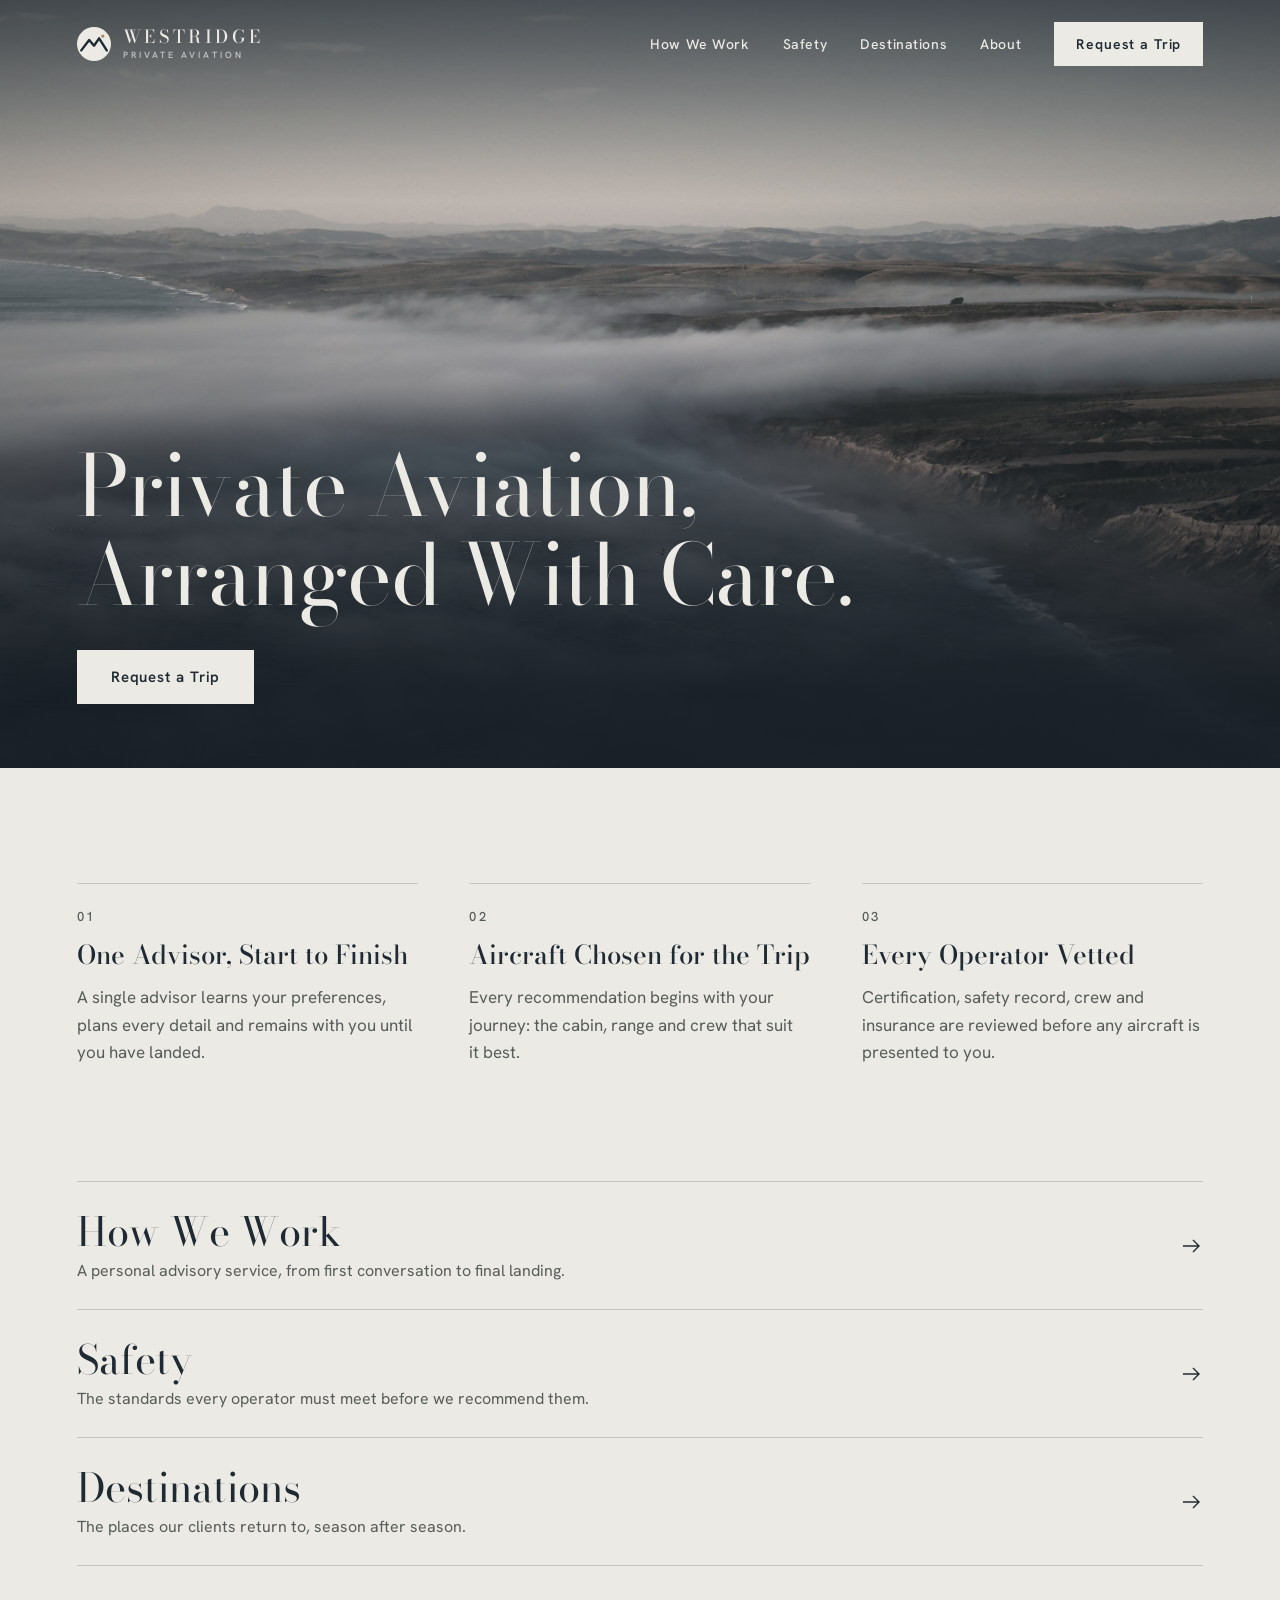
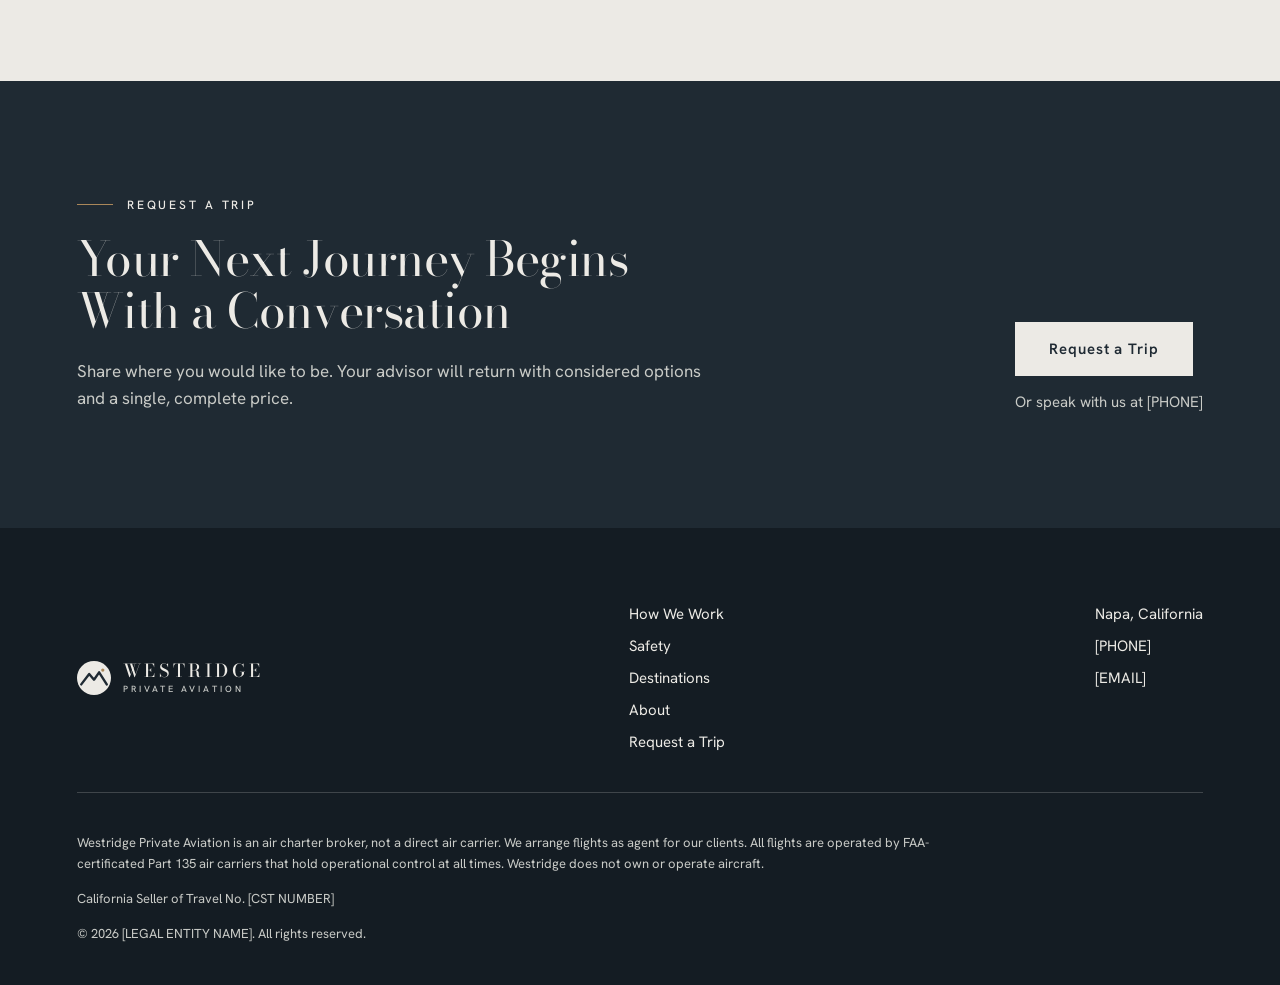
==== index.html @ 86a71ae0 "More edits" ====
<!doctype html>
<html lang="en">
<head>
<meta charset="utf-8">
<meta name="viewport" content="width=device-width, initial-scale=1">
<title>Westridge Private Aviation | Private Jet Charter, Napa</title>
<meta name="description" content="Private aviation, arranged with care. Charter flights on vetted Part 135 operators, arranged from Napa, California.">
<link rel="icon" href="assets/favicon.svg" type="image/svg+xml">
<link rel="preconnect" href="https://fonts.googleapis.com">
<link rel="preconnect" href="https://fonts.gstatic.com" crossorigin>
<link rel="stylesheet" href="https://fonts.googleapis.com/css2?family=Bodoni+Moda:ital,opsz,wght@0,6..96,400..700;1,6..96,400..700&amp;family=Hanken+Grotesk:wght@400;500;600&amp;display=swap">
<link rel="stylesheet" href="assets/site.css">
</head>
<body>
<div style="container-type: inline-size; container-name: page; background: #ECEAE5; color: #1F2A33; font-family: 'Hanken Grotesk', 'Helvetica Neue', Arial, sans-serif; position: relative"><header style="position: absolute; top: 0; left: 0; right: 0; z-index: 2; font-family: 'Hanken Grotesk', 'Helvetica Neue', Arial, sans-serif">
<div style="display: flex; align-items: center; justify-content: space-between; gap: 24px; padding: 22px clamp(24px, 6cqw, 96px)">
<a href="index.html" aria-label="Westridge Private Aviation, Home" style="text-decoration: none"><div style="display: flex; align-items: center; gap: 12px"><svg viewBox="0 0 24 24" width="34" height="34" role="img" aria-label="Westridge mark" style="display: block; flex: none"><circle cx="12" cy="12" r="12" fill="#ECEAE5"></circle><path d="M3 16.5 L8.6 9.2 L12 13.2 L15.6 8 L21 16.5" fill="none" stroke="#1F2A33" stroke-width="1.7" stroke-linejoin="round" stroke-linecap="round"></path><circle cx="18.2" cy="6.4" r="1.15" fill="#A9875A"></circle></svg><div style="display: flex; flex-direction: column; align-items: flex-start; gap: 5px"><div style="font-family: 'Bodoni Moda', Didot, 'Times New Roman', serif; font-weight: 500; font-size: 18px; line-height: 1; letter-spacing: 0.2em; margin-right: -0.2em; color: #ECEAE5">WESTRIDGE</div><div style="font-family: 'Hanken Grotesk', 'Helvetica Neue', Arial, sans-serif; font-weight: 500; font-size: 9px; line-height: 1; letter-spacing: 0.34em; margin-right: -0.34em; text-transform: uppercase; color: #C9CBC7">Private Aviation</div></div></div></a>
<nav class="w-nav" aria-label="Primary" style="align-items: center; gap: clamp(20px, 2.6cqw, 40px)"><a href="how-we-work.html" style="font-size: 14px; font-weight: 500; letter-spacing: 0.04em; color: #ECEAE5; text-decoration: none; padding: 6px 0; border-bottom: 1px solid transparent">How We Work</a><a href="safety.html" style="font-size: 14px; font-weight: 500; letter-spacing: 0.04em; color: #ECEAE5; text-decoration: none; padding: 6px 0; border-bottom: 1px solid transparent">Safety</a><a href="destinations.html" style="font-size: 14px; font-weight: 500; letter-spacing: 0.04em; color: #ECEAE5; text-decoration: none; padding: 6px 0; border-bottom: 1px solid transparent">Destinations</a><a href="about.html" style="font-size: 14px; font-weight: 500; letter-spacing: 0.04em; color: #ECEAE5; text-decoration: none; padding: 6px 0; border-bottom: 1px solid transparent">About</a><a href="request-a-trip.html" style="display: inline-flex; align-items: center; min-height: 44px; padding: 0 22px; background: #ECEAE5; color: #1F2A33; font-size: 14px; font-weight: 600; letter-spacing: 0.06em; text-decoration: none">Request a Trip</a></nav>
<button class="w-menu" type="button" aria-label="Menu" aria-expanded="false" aria-controls="menu" onclick="var m=document.getElementById('menu');m.hidden=!m.hidden;this.setAttribute('aria-expanded',String(!m.hidden))" style="width: 44px; height: 44px; padding: 0; border: 0; background: transparent; align-items: center; justify-content: center; cursor: pointer"><svg viewBox="0 0 24 24" width="24" height="24" aria-hidden="true"><path d="M3 8h18M3 16h18" stroke="#ECEAE5" stroke-width="1.5" fill="none"></path></svg></button>
</div>
<div id="menu" hidden>
<nav class="w-panel" aria-label="Menu" style="flex-direction: column; background: #1F2A33; padding: 8px clamp(24px, 6cqw, 96px) 28px"><a href="how-we-work.html" style="font-family: 'Bodoni Moda', Didot, 'Times New Roman', serif; font-size: 26px; color: #ECEAE5; text-decoration: none; padding: 12px 0; border-top: 1px solid rgba(236,234,229,0.2)">How We Work</a><a href="safety.html" style="font-family: 'Bodoni Moda', Didot, 'Times New Roman', serif; font-size: 26px; color: #ECEAE5; text-decoration: none; padding: 12px 0; border-top: 1px solid rgba(236,234,229,0.2)">Safety</a><a href="destinations.html" style="font-family: 'Bodoni Moda', Didot, 'Times New Roman', serif; font-size: 26px; color: #ECEAE5; text-decoration: none; padding: 12px 0; border-top: 1px solid rgba(236,234,229,0.2)">Destinations</a><a href="about.html" style="font-family: 'Bodoni Moda', Didot, 'Times New Roman', serif; font-size: 26px; color: #ECEAE5; text-decoration: none; padding: 12px 0; border-top: 1px solid rgba(236,234,229,0.2)">About</a><div style="padding-top: 20px; border-top: 1px solid rgba(236,234,229,0.2)"><a href="request-a-trip.html" style="display: inline-flex; align-items: center; justify-content: center; box-sizing: border-box; min-height: 54px; padding: 0 34px; background: #ECEAE5; color: #1F2A33; font-family: 'Hanken Grotesk', 'Helvetica Neue', Arial, sans-serif; font-size: 15px; font-weight: 600; letter-spacing: 0.06em; text-decoration: none; width: 100%">Request a Trip</a></div></nav>
</div>
</header>
<section style="position: relative; min-height: clamp(600px, 60cqw, 860px); display: flex; flex-direction: column; justify-content: flex-end; background: #141C23; overflow: hidden">
<img src="assets/img/a-ridge.jpg" alt="Fog moving over the Northern California coast at dusk, seen from the air" style="position: absolute; left: 0; top: 0; width: 100%; height: 100%; object-fit: cover; object-position: 58% 40%">
<div style="position: absolute; left: 0; top: 0; width: 100%; height: 100%; background: linear-gradient(180deg, rgba(20,28,35,0.62) 0%, rgba(20,28,35,0.06) 26%, rgba(20,28,35,0.12) 42%, rgba(20,28,35,0.9) 90%)"></div>
<div style="position: relative; padding: 140px clamp(24px, 6cqw, 96px) clamp(40px, 5cqw, 72px)"><div style="max-width: 1200px; margin: 0 auto; display: flex; flex-direction: column; align-items: flex-start; gap: clamp(22px, 2.4cqw, 32px)">
<h1 style="margin: 0; font-family: 'Bodoni Moda', Didot, 'Times New Roman', serif; font-weight: 400; font-size: clamp(38px, 6.6cqw, 96px); line-height: 1.05; letter-spacing: -0.012em; color: #ECEAE5; text-wrap: balance">Private Aviation, Arranged With Care.</h1>
<a href="request-a-trip.html" style="display: inline-flex; align-items: center; justify-content: center; box-sizing: border-box; min-height: 54px; padding: 0 34px; background: #ECEAE5; color: #1F2A33; font-family: 'Hanken Grotesk', 'Helvetica Neue', Arial, sans-serif; font-size: 15px; font-weight: 600; letter-spacing: 0.06em; text-decoration: none; ">Request a Trip</a>
</div></div>
</section>
<section style="background: #ECEAE5; padding: clamp(64px, 9cqw, 128px) clamp(24px, 6cqw, 96px) clamp(64px, 9cqw, 128px)"><div style="max-width: 1200px; margin: 0 auto; display: flex; flex-direction: column; gap: clamp(36px, 5cqw, 64px)"><div style="display: grid; grid-template-columns: repeat(auto-fit, minmax(min(250px, 100%), 1fr)); gap: clamp(32px, 4cqw, 56px)"><div style="display: flex; flex-direction: column; gap: 14px; padding-top: 24px; border-top: 1px solid rgba(31,42,51,0.18)"><div style="font-size: 13px; font-weight: 500; letter-spacing: 0.18em; color: #565C58">01</div><h3 style="margin: 0; font-family: 'Bodoni Moda', Didot, 'Times New Roman', serif; font-weight: 500; font-size: 26px; line-height: 1.2; color: #1F2A33">One Advisor, Start to Finish</h3><p style="margin: 0; max-width: 460px; font-size: 17px; line-height: 1.6; color: #565C58; text-wrap: pretty">A single advisor learns your preferences, plans every detail and remains with you until you have landed.</p></div><div style="display: flex; flex-direction: column; gap: 14px; padding-top: 24px; border-top: 1px solid rgba(31,42,51,0.18)"><div style="font-size: 13px; font-weight: 500; letter-spacing: 0.18em; color: #565C58">02</div><h3 style="margin: 0; font-family: 'Bodoni Moda', Didot, 'Times New Roman', serif; font-weight: 500; font-size: 26px; line-height: 1.2; color: #1F2A33">Aircraft Chosen for the Trip</h3><p style="margin: 0; max-width: 460px; font-size: 17px; line-height: 1.6; color: #565C58; text-wrap: pretty">Every recommendation begins with your journey: the cabin, range and crew that suit it best.</p></div><div style="display: flex; flex-direction: column; gap: 14px; padding-top: 24px; border-top: 1px solid rgba(31,42,51,0.18)"><div style="font-size: 13px; font-weight: 500; letter-spacing: 0.18em; color: #565C58">03</div><h3 style="margin: 0; font-family: 'Bodoni Moda', Didot, 'Times New Roman', serif; font-weight: 500; font-size: 26px; line-height: 1.2; color: #1F2A33">Every Operator Vetted</h3><p style="margin: 0; max-width: 460px; font-size: 17px; line-height: 1.6; color: #565C58; text-wrap: pretty">Certification, safety record, crew and insurance are reviewed before any aircraft is presented to you.</p></div></div></div></section>
<section style="background: #ECEAE5; padding: 0px clamp(24px, 6cqw, 96px) clamp(64px, 9cqw, 128px)"><div style="max-width: 1200px; margin: 0 auto; display: flex; flex-direction: column; gap: clamp(36px, 5cqw, 64px)"><div style="display: flex; flex-direction: column"><a href="how-we-work.html" style="display: flex; align-items: center; justify-content: space-between; gap: 24px; padding: 28px 0; border-top: 1px solid rgba(31,42,51,0.18); text-decoration: none"><div style="display: flex; flex-wrap: wrap; align-items: baseline; gap: 6px 32px; min-width: 0"><div style="font-family: 'Bodoni Moda', Didot, 'Times New Roman', serif; font-size: clamp(28px, 3.4cqw, 40px); line-height: 1.1; color: #1F2A33; flex: 0 0 auto; min-width: min(300px, 100%)">How We Work</div><div style="font-size: 16px; color: #565C58">A personal advisory service, from first conversation to final landing.</div></div><svg viewBox="0 0 24 24" width="24" height="24" aria-hidden="true" style="flex: none"><path d="M4 12h16M14 6l6 6-6 6" stroke="#1F2A33" stroke-width="1.4" fill="none"></path></svg></a><a href="safety.html" style="display: flex; align-items: center; justify-content: space-between; gap: 24px; padding: 28px 0; border-top: 1px solid rgba(31,42,51,0.18); text-decoration: none"><div style="display: flex; flex-wrap: wrap; align-items: baseline; gap: 6px 32px; min-width: 0"><div style="font-family: 'Bodoni Moda', Didot, 'Times New Roman', serif; font-size: clamp(28px, 3.4cqw, 40px); line-height: 1.1; color: #1F2A33; flex: 0 0 auto; min-width: min(300px, 100%)">Safety</div><div style="font-size: 16px; color: #565C58">The standards every operator must meet before we recommend them.</div></div><svg viewBox="0 0 24 24" width="24" height="24" aria-hidden="true" style="flex: none"><path d="M4 12h16M14 6l6 6-6 6" stroke="#1F2A33" stroke-width="1.4" fill="none"></path></svg></a><a href="destinations.html" style="display: flex; align-items: center; justify-content: space-between; gap: 24px; padding: 28px 0; border-top: 1px solid rgba(31,42,51,0.18); text-decoration: none"><div style="display: flex; flex-wrap: wrap; align-items: baseline; gap: 6px 32px; min-width: 0"><div style="font-family: 'Bodoni Moda', Didot, 'Times New Roman', serif; font-size: clamp(28px, 3.4cqw, 40px); line-height: 1.1; color: #1F2A33; flex: 0 0 auto; min-width: min(300px, 100%)">Destinations</div><div style="font-size: 16px; color: #565C58">The places our clients return to, season after season.</div></div><svg viewBox="0 0 24 24" width="24" height="24" aria-hidden="true" style="flex: none"><path d="M4 12h16M14 6l6 6-6 6" stroke="#1F2A33" stroke-width="1.4" fill="none"></path></svg></a><div style="border-top: 1px solid rgba(31,42,51,0.18)"></div></div></div></section>
<section style="background: #1F2A33; padding: clamp(64px, 9cqw, 120px) clamp(24px, 6cqw, 96px)">
<div style="max-width: 1200px; margin: 0 auto; display: flex; flex-wrap: wrap; align-items: flex-end; justify-content: space-between; gap: 36px">
<div style="display: flex; flex-direction: column; gap: 20px; flex: 1 1 420px; min-width: 0"><div style="display: flex; align-items: center; gap: 14px"><div style="width: 36px; height: 1px; background: #A9875A; flex: none"></div><div style="font-size: 12px; font-weight: 500; letter-spacing: 0.24em; text-transform: uppercase; color: #ECEAE5">Request a Trip</div></div><h2 style="margin: 0; font-family: 'Bodoni Moda', Didot, 'Times New Roman', serif; font-weight: 400; font-size: clamp(30px, 4cqw, 48px); line-height: 1.1; letter-spacing: -0.01em; color: #ECEAE5; text-wrap: balance">Your Next Journey Begins With a Conversation</h2><p style="margin: 0; max-width: 640px; font-size: 17px; line-height: 1.6; color: #C9CBC7; text-wrap: pretty">Share where you would like to be. Your advisor will return with considered options and a single, complete price.</p></div>
<div style="display: flex; flex-direction: column; gap: 16px; align-items: flex-start"><a href="request-a-trip.html" style="display: inline-flex; align-items: center; justify-content: center; box-sizing: border-box; min-height: 54px; padding: 0 34px; background: #ECEAE5; color: #1F2A33; font-family: 'Hanken Grotesk', 'Helvetica Neue', Arial, sans-serif; font-size: 15px; font-weight: 600; letter-spacing: 0.06em; text-decoration: none; ">Request a Trip</a><div style="font-size: 15px; color: #C9CBC7">Or speak with us at [PHONE]</div></div>
</div>
</section><footer style="background: #141C23; padding: clamp(48px, 6cqw, 80px) clamp(24px, 6cqw, 96px) 40px; font-family: 'Hanken Grotesk', 'Helvetica Neue', Arial, sans-serif">
<div style="max-width: 1200px; margin: 0 auto; display: flex; flex-direction: column; gap: 40px">
<div style="display: flex; flex-wrap: wrap; justify-content: space-between; gap: 40px">
<div style="display: flex; align-items: center; gap: 12px"><svg viewBox="0 0 24 24" width="34" height="34" role="img" aria-label="Westridge mark" style="display: block; flex: none"><circle cx="12" cy="12" r="12" fill="#ECEAE5"></circle><path d="M3 16.5 L8.6 9.2 L12 13.2 L15.6 8 L21 16.5" fill="none" stroke="#1F2A33" stroke-width="1.7" stroke-linejoin="round" stroke-linecap="round"></path><circle cx="18.2" cy="6.4" r="1.15" fill="#A9875A"></circle></svg><div style="display: flex; flex-direction: column; align-items: flex-start; gap: 5px"><div style="font-family: 'Bodoni Moda', Didot, 'Times New Roman', serif; font-weight: 500; font-size: 18px; line-height: 1; letter-spacing: 0.2em; margin-right: -0.2em; color: #ECEAE5">WESTRIDGE</div><div style="font-family: 'Hanken Grotesk', 'Helvetica Neue', Arial, sans-serif; font-weight: 500; font-size: 9px; line-height: 1; letter-spacing: 0.34em; margin-right: -0.34em; text-transform: uppercase; color: #C9CBC7">Private Aviation</div></div></div>
<nav aria-label="Footer" style="display: flex; flex-direction: column; gap: 12px"><a href="how-we-work.html" style="font-size: 15px; color: #ECEAE5; text-decoration: none">How We Work</a><a href="safety.html" style="font-size: 15px; color: #ECEAE5; text-decoration: none">Safety</a><a href="destinations.html" style="font-size: 15px; color: #ECEAE5; text-decoration: none">Destinations</a><a href="about.html" style="font-size: 15px; color: #ECEAE5; text-decoration: none">About</a><a href="request-a-trip.html" style="font-size: 15px; color: #ECEAE5; text-decoration: none">Request a Trip</a></nav>
<div style="display: flex; flex-direction: column; gap: 12px; font-size: 15px; color: #ECEAE5"><div>Napa, California</div><div>[PHONE]</div><div>[EMAIL]</div></div>
</div>
<div style="height: 1px; background: rgba(236,234,229,0.2)"></div>
<div style="display: flex; flex-direction: column; gap: 14px; font-size: 13px; line-height: 1.6; color: #C9CBC7; max-width: 860px">
<p style="margin: 0">Westridge Private Aviation is an air charter broker, not a direct air carrier. We arrange flights as agent for our clients. All flights are operated by FAA-certificated Part 135 air carriers that hold operational control at all times. Westridge does not own or operate aircraft.</p>
<p style="margin: 0">California Seller of Travel No. [CST NUMBER]</p>
<p style="margin: 0">© 2026 [LEGAL ENTITY NAME]. All rights reserved.</p>
</div>
</div>
</footer></div>
</body>
</html>
---- assets/site.css ----
body{margin:0}
a{color:inherit}
a:hover{opacity:.8}
a:focus-visible,button:focus-visible,input:focus-visible,select:focus-visible,textarea:focus-visible{outline:2px solid #A9875A;outline-offset:3px}
.w-nav{display:flex}.w-menu{display:none}.w-panel{display:none}
@container page (max-width: 900px){.w-nav{display:none}.w-menu{display:flex}.w-panel{display:flex}}
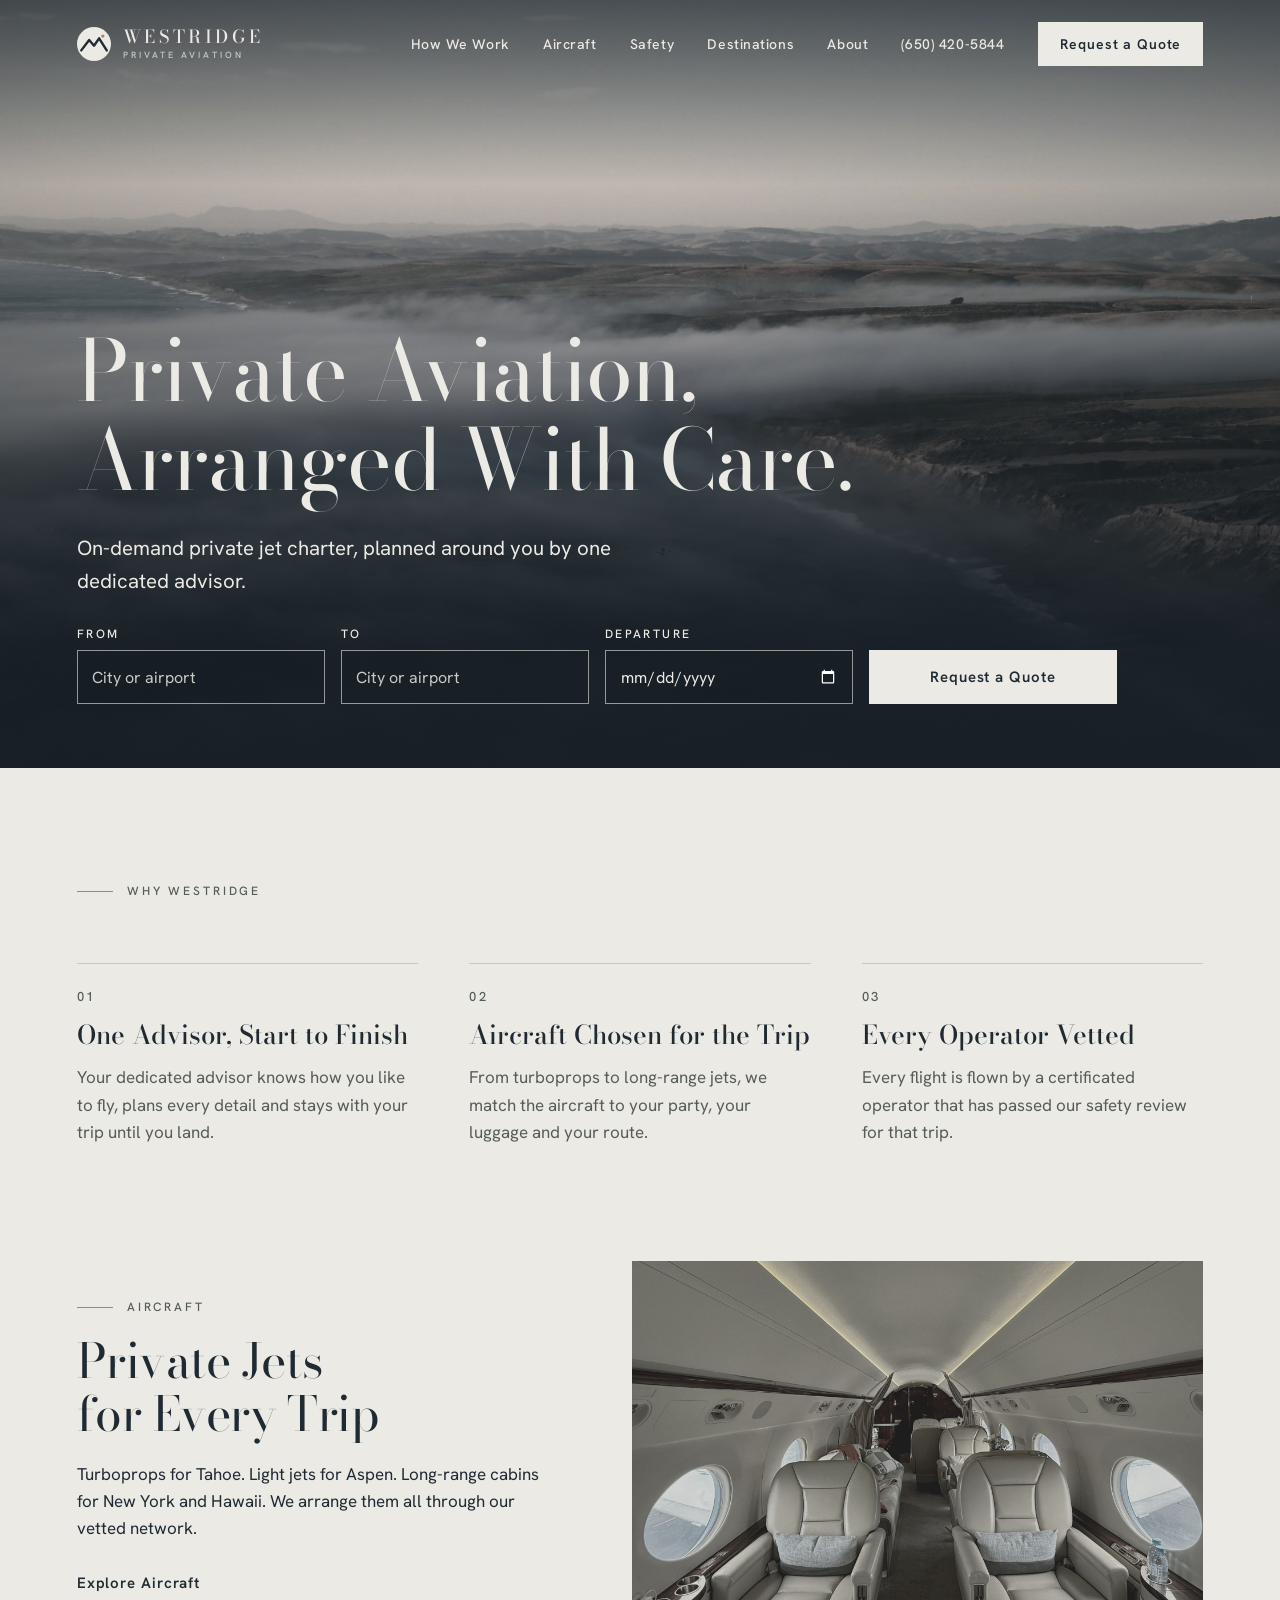
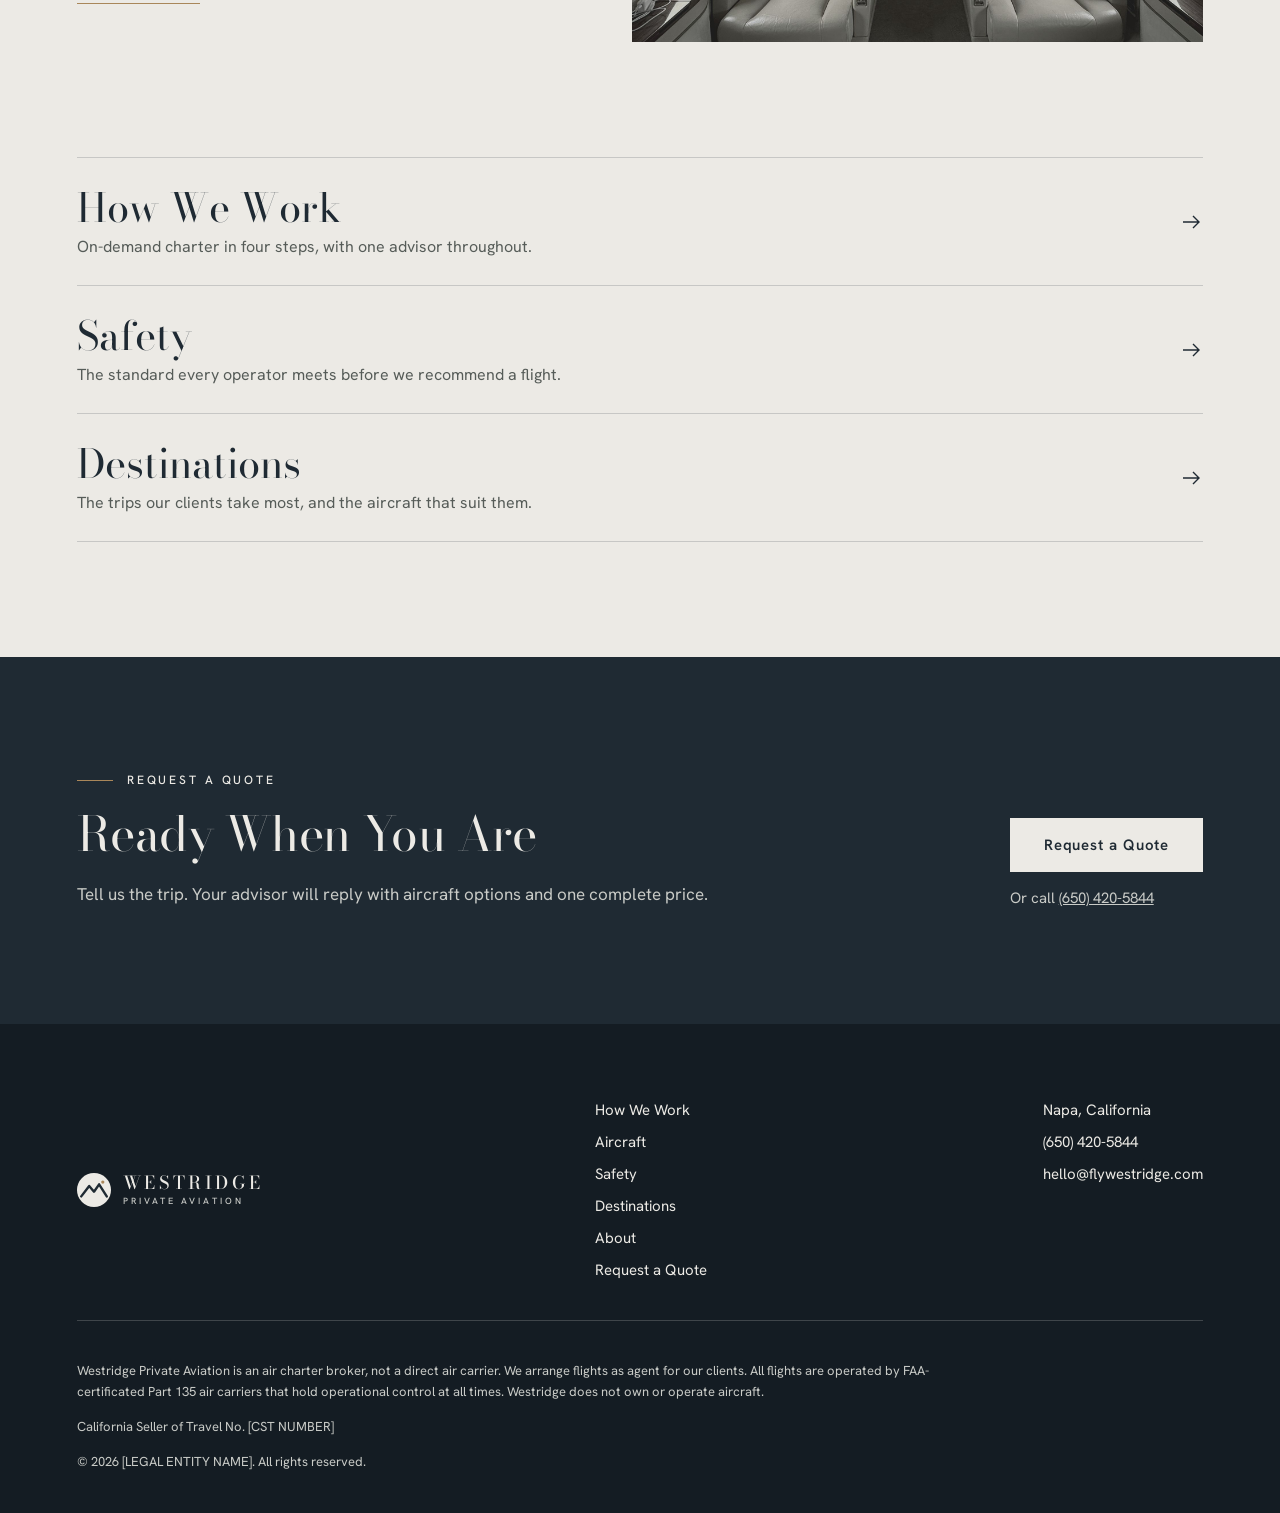
==== commit d8514d82: "Amalfi Magellan Updates" ====
--- a/index.html
+++ b/index.html
@@ -10,39 +10,42 @@
 <link rel="preconnect" href="https://fonts.gstatic.com" crossorigin>
 <link rel="stylesheet" href="https://fonts.googleapis.com/css2?family=Bodoni+Moda:ital,opsz,wght@0,6..96,400..700;1,6..96,400..700&amp;family=Hanken+Grotesk:wght@400;500;600&amp;display=swap">
 <link rel="stylesheet" href="assets/site.css">
+<script src="assets/site.js" defer></script>
 </head>
 <body>
 <div style="container-type: inline-size; container-name: page; background: #ECEAE5; color: #1F2A33; font-family: 'Hanken Grotesk', 'Helvetica Neue', Arial, sans-serif; position: relative"><header style="position: absolute; top: 0; left: 0; right: 0; z-index: 2; font-family: 'Hanken Grotesk', 'Helvetica Neue', Arial, sans-serif">
 <div style="display: flex; align-items: center; justify-content: space-between; gap: 24px; padding: 22px clamp(24px, 6cqw, 96px)">
 <a href="index.html" aria-label="Westridge Private Aviation, Home" style="text-decoration: none"><div style="display: flex; align-items: center; gap: 12px"><svg viewBox="0 0 24 24" width="34" height="34" role="img" aria-label="Westridge mark" style="display: block; flex: none"><circle cx="12" cy="12" r="12" fill="#ECEAE5"></circle><path d="M3 16.5 L8.6 9.2 L12 13.2 L15.6 8 L21 16.5" fill="none" stroke="#1F2A33" stroke-width="1.7" stroke-linejoin="round" stroke-linecap="round"></path><circle cx="18.2" cy="6.4" r="1.15" fill="#A9875A"></circle></svg><div style="display: flex; flex-direction: column; align-items: flex-start; gap: 5px"><div style="font-family: 'Bodoni Moda', Didot, 'Times New Roman', serif; font-weight: 500; font-size: 18px; line-height: 1; letter-spacing: 0.2em; margin-right: -0.2em; color: #ECEAE5">WESTRIDGE</div><div style="font-family: 'Hanken Grotesk', 'Helvetica Neue', Arial, sans-serif; font-weight: 500; font-size: 9px; line-height: 1; letter-spacing: 0.34em; margin-right: -0.34em; text-transform: uppercase; color: #C9CBC7">Private Aviation</div></div></div></a>
-<nav class="w-nav" aria-label="Primary" style="align-items: center; gap: clamp(20px, 2.6cqw, 40px)"><a href="how-we-work.html" style="font-size: 14px; font-weight: 500; letter-spacing: 0.04em; color: #ECEAE5; text-decoration: none; padding: 6px 0; border-bottom: 1px solid transparent">How We Work</a><a href="safety.html" style="font-size: 14px; font-weight: 500; letter-spacing: 0.04em; color: #ECEAE5; text-decoration: none; padding: 6px 0; border-bottom: 1px solid transparent">Safety</a><a href="destinations.html" style="font-size: 14px; font-weight: 500; letter-spacing: 0.04em; color: #ECEAE5; text-decoration: none; padding: 6px 0; border-bottom: 1px solid transparent">Destinations</a><a href="about.html" style="font-size: 14px; font-weight: 500; letter-spacing: 0.04em; color: #ECEAE5; text-decoration: none; padding: 6px 0; border-bottom: 1px solid transparent">About</a><a href="request-a-trip.html" style="display: inline-flex; align-items: center; min-height: 44px; padding: 0 22px; background: #ECEAE5; color: #1F2A33; font-size: 14px; font-weight: 600; letter-spacing: 0.06em; text-decoration: none">Request a Trip</a></nav>
+<nav class="w-nav" aria-label="Primary" style="align-items: center; gap: clamp(20px, 2.6cqw, 40px)"><a href="how-we-work.html" style="font-size: 14px; font-weight: 500; letter-spacing: 0.04em; color: #ECEAE5; text-decoration: none; padding: 6px 0; border-bottom: 1px solid transparent">How We Work</a><a href="aircraft.html" style="font-size: 14px; font-weight: 500; letter-spacing: 0.04em; color: #ECEAE5; text-decoration: none; padding: 6px 0; border-bottom: 1px solid transparent">Aircraft</a><a href="safety.html" style="font-size: 14px; font-weight: 500; letter-spacing: 0.04em; color: #ECEAE5; text-decoration: none; padding: 6px 0; border-bottom: 1px solid transparent">Safety</a><a href="destinations.html" style="font-size: 14px; font-weight: 500; letter-spacing: 0.04em; color: #ECEAE5; text-decoration: none; padding: 6px 0; border-bottom: 1px solid transparent">Destinations</a><a href="about.html" style="font-size: 14px; font-weight: 500; letter-spacing: 0.04em; color: #ECEAE5; text-decoration: none; padding: 6px 0; border-bottom: 1px solid transparent">About</a><a href="tel:+16504205844" style="font-size: 14px; font-weight: 500; letter-spacing: 0.04em; color: #ECEAE5; white-space: nowrap; text-decoration: none">(650) 420-5844</a><a href="request-a-quote.html" style="display: inline-flex; align-items: center; min-height: 44px; padding: 0 22px; background: #ECEAE5; color: #1F2A33; font-size: 14px; font-weight: 600; letter-spacing: 0.06em; text-decoration: none">Request a Quote</a></nav>
 <button class="w-menu" type="button" aria-label="Menu" aria-expanded="false" aria-controls="menu" onclick="var m=document.getElementById('menu');m.hidden=!m.hidden;this.setAttribute('aria-expanded',String(!m.hidden))" style="width: 44px; height: 44px; padding: 0; border: 0; background: transparent; align-items: center; justify-content: center; cursor: pointer"><svg viewBox="0 0 24 24" width="24" height="24" aria-hidden="true"><path d="M3 8h18M3 16h18" stroke="#ECEAE5" stroke-width="1.5" fill="none"></path></svg></button>
 </div>
 <div id="menu" hidden>
-<nav class="w-panel" aria-label="Menu" style="flex-direction: column; background: #1F2A33; padding: 8px clamp(24px, 6cqw, 96px) 28px"><a href="how-we-work.html" style="font-family: 'Bodoni Moda', Didot, 'Times New Roman', serif; font-size: 26px; color: #ECEAE5; text-decoration: none; padding: 12px 0; border-top: 1px solid rgba(236,234,229,0.2)">How We Work</a><a href="safety.html" style="font-family: 'Bodoni Moda', Didot, 'Times New Roman', serif; font-size: 26px; color: #ECEAE5; text-decoration: none; padding: 12px 0; border-top: 1px solid rgba(236,234,229,0.2)">Safety</a><a href="destinations.html" style="font-family: 'Bodoni Moda', Didot, 'Times New Roman', serif; font-size: 26px; color: #ECEAE5; text-decoration: none; padding: 12px 0; border-top: 1px solid rgba(236,234,229,0.2)">Destinations</a><a href="about.html" style="font-family: 'Bodoni Moda', Didot, 'Times New Roman', serif; font-size: 26px; color: #ECEAE5; text-decoration: none; padding: 12px 0; border-top: 1px solid rgba(236,234,229,0.2)">About</a><div style="padding-top: 20px; border-top: 1px solid rgba(236,234,229,0.2)"><a href="request-a-trip.html" style="display: inline-flex; align-items: center; justify-content: center; box-sizing: border-box; min-height: 54px; padding: 0 34px; background: #ECEAE5; color: #1F2A33; font-family: 'Hanken Grotesk', 'Helvetica Neue', Arial, sans-serif; font-size: 15px; font-weight: 600; letter-spacing: 0.06em; text-decoration: none; width: 100%">Request a Trip</a></div></nav>
+<nav class="w-panel" aria-label="Menu" style="flex-direction: column; background: #1F2A33; padding: 8px clamp(24px, 6cqw, 96px) 28px"><a href="how-we-work.html" style="font-family: 'Bodoni Moda', Didot, 'Times New Roman', serif; font-size: 26px; color: #ECEAE5; text-decoration: none; padding: 12px 0; border-top: 1px solid rgba(236,234,229,0.2)">How We Work</a><a href="aircraft.html" style="font-family: 'Bodoni Moda', Didot, 'Times New Roman', serif; font-size: 26px; color: #ECEAE5; text-decoration: none; padding: 12px 0; border-top: 1px solid rgba(236,234,229,0.2)">Aircraft</a><a href="safety.html" style="font-family: 'Bodoni Moda', Didot, 'Times New Roman', serif; font-size: 26px; color: #ECEAE5; text-decoration: none; padding: 12px 0; border-top: 1px solid rgba(236,234,229,0.2)">Safety</a><a href="destinations.html" style="font-family: 'Bodoni Moda', Didot, 'Times New Roman', serif; font-size: 26px; color: #ECEAE5; text-decoration: none; padding: 12px 0; border-top: 1px solid rgba(236,234,229,0.2)">Destinations</a><a href="about.html" style="font-family: 'Bodoni Moda', Didot, 'Times New Roman', serif; font-size: 26px; color: #ECEAE5; text-decoration: none; padding: 12px 0; border-top: 1px solid rgba(236,234,229,0.2)">About</a><div style="padding-top: 20px; border-top: 1px solid rgba(236,234,229,0.2)"><a href="request-a-quote.html" style="display: inline-flex; align-items: center; justify-content: center; box-sizing: border-box; min-height: 54px; padding: 0 34px; background: #ECEAE5; color: #1F2A33; font-family: 'Hanken Grotesk', 'Helvetica Neue', Arial, sans-serif; font-size: 15px; font-weight: 600; letter-spacing: 0.06em; text-decoration: none; width: 100%">Request a Quote</a></div></nav>
 </div>
 </header>
-<section style="position: relative; min-height: clamp(600px, 60cqw, 860px); display: flex; flex-direction: column; justify-content: flex-end; background: #141C23; overflow: hidden">
+<section style="position: relative; min-height: clamp(640px, 60cqw, 880px); display: flex; flex-direction: column; justify-content: flex-end; background: #141C23; overflow: hidden">
 <img src="assets/img/a-ridge.jpg" alt="Fog moving over the Northern California coast at dusk, seen from the air" style="position: absolute; left: 0; top: 0; width: 100%; height: 100%; object-fit: cover; object-position: 58% 40%">
-<div style="position: absolute; left: 0; top: 0; width: 100%; height: 100%; background: linear-gradient(180deg, rgba(20,28,35,0.62) 0%, rgba(20,28,35,0.06) 26%, rgba(20,28,35,0.12) 42%, rgba(20,28,35,0.9) 90%)"></div>
-<div style="position: relative; padding: 140px clamp(24px, 6cqw, 96px) clamp(40px, 5cqw, 72px)"><div style="max-width: 1200px; margin: 0 auto; display: flex; flex-direction: column; align-items: flex-start; gap: clamp(22px, 2.4cqw, 32px)">
+<div style="position: absolute; left: 0; top: 0; width: 100%; height: 100%; background: linear-gradient(180deg, rgba(20,28,35,0.62) 0%, rgba(20,28,35,0.06) 24%, rgba(20,28,35,0.3) 42%, rgba(20,28,35,0.92) 84%)"></div>
+<div style="position: relative; padding: 140px clamp(24px, 6cqw, 96px) clamp(40px, 5cqw, 64px)"><div style="max-width: 1200px; margin: 0 auto; display: flex; flex-direction: column; align-items: flex-start; gap: clamp(20px, 2.2cqw, 28px)">
 <h1 style="margin: 0; font-family: 'Bodoni Moda', Didot, 'Times New Roman', serif; font-weight: 400; font-size: clamp(38px, 6.6cqw, 96px); line-height: 1.05; letter-spacing: -0.012em; color: #ECEAE5; text-wrap: balance">Private Aviation, Arranged With Care.</h1>
-<a href="request-a-trip.html" style="display: inline-flex; align-items: center; justify-content: center; box-sizing: border-box; min-height: 54px; padding: 0 34px; background: #ECEAE5; color: #1F2A33; font-family: 'Hanken Grotesk', 'Helvetica Neue', Arial, sans-serif; font-size: 15px; font-weight: 600; letter-spacing: 0.06em; text-decoration: none; ">Request a Trip</a>
+<p style="margin: 0; max-width: 640px; font-size: clamp(18px, 1.6cqw, 21px); line-height: 1.6; color: #ECEAE5; text-wrap: pretty">On-demand private jet charter, planned around you by one dedicated advisor.</p>
+<div style="width: 100%; max-width: 1040px; display: grid; grid-template-columns: repeat(auto-fit, minmax(min(200px, 100%), 1fr)); gap: 16px; align-items: end"><div style="display: flex; flex-direction: column; gap: 8px"><label for="q-from" style="font-size: 12px; font-weight: 500; letter-spacing: 0.2em; text-transform: uppercase; color: #ECEAE5">From</label><input class="w-dark" id="q-from" type="text" placeholder="City or airport" style="box-sizing: border-box; width: 100%; height: 54px; padding: 0 14px; border: 1px solid rgba(236,234,229,0.6); border-radius: 0; background: rgba(20,28,35,0.4); font-family: 'Hanken Grotesk', 'Helvetica Neue', Arial, sans-serif; font-size: 16px; color: #ECEAE5; color-scheme: dark"></div><div style="display: flex; flex-direction: column; gap: 8px"><label for="q-to" style="font-size: 12px; font-weight: 500; letter-spacing: 0.2em; text-transform: uppercase; color: #ECEAE5">To</label><input class="w-dark" id="q-to" type="text" placeholder="City or airport" style="box-sizing: border-box; width: 100%; height: 54px; padding: 0 14px; border: 1px solid rgba(236,234,229,0.6); border-radius: 0; background: rgba(20,28,35,0.4); font-family: 'Hanken Grotesk', 'Helvetica Neue', Arial, sans-serif; font-size: 16px; color: #ECEAE5; color-scheme: dark"></div><div style="display: flex; flex-direction: column; gap: 8px"><label for="q-date" style="font-size: 12px; font-weight: 500; letter-spacing: 0.2em; text-transform: uppercase; color: #ECEAE5">Departure</label><input class="w-dark" id="q-date" type="date"  style="box-sizing: border-box; width: 100%; height: 54px; padding: 0 14px; border: 1px solid rgba(236,234,229,0.6); border-radius: 0; background: rgba(20,28,35,0.4); font-family: 'Hanken Grotesk', 'Helvetica Neue', Arial, sans-serif; font-size: 16px; color: #ECEAE5; color-scheme: dark"></div><a id="q-go" href="request-a-quote.html" style="display: flex; align-items: center; justify-content: center; box-sizing: border-box; height: 54px; padding: 0 24px; background: #ECEAE5; color: #1F2A33; font-size: 15px; font-weight: 600; letter-spacing: 0.06em; text-decoration: none">Request a Quote</a></div>
 </div></div>
 </section>
-<section style="background: #ECEAE5; padding: clamp(64px, 9cqw, 128px) clamp(24px, 6cqw, 96px) clamp(64px, 9cqw, 128px)"><div style="max-width: 1200px; margin: 0 auto; display: flex; flex-direction: column; gap: clamp(36px, 5cqw, 64px)"><div style="display: grid; grid-template-columns: repeat(auto-fit, minmax(min(250px, 100%), 1fr)); gap: clamp(32px, 4cqw, 56px)"><div style="display: flex; flex-direction: column; gap: 14px; padding-top: 24px; border-top: 1px solid rgba(31,42,51,0.18)"><div style="font-size: 13px; font-weight: 500; letter-spacing: 0.18em; color: #565C58">01</div><h3 style="margin: 0; font-family: 'Bodoni Moda', Didot, 'Times New Roman', serif; font-weight: 500; font-size: 26px; line-height: 1.2; color: #1F2A33">One Advisor, Start to Finish</h3><p style="margin: 0; max-width: 460px; font-size: 17px; line-height: 1.6; color: #565C58; text-wrap: pretty">A single advisor learns your preferences, plans every detail and remains with you until you have landed.</p></div><div style="display: flex; flex-direction: column; gap: 14px; padding-top: 24px; border-top: 1px solid rgba(31,42,51,0.18)"><div style="font-size: 13px; font-weight: 500; letter-spacing: 0.18em; color: #565C58">02</div><h3 style="margin: 0; font-family: 'Bodoni Moda', Didot, 'Times New Roman', serif; font-weight: 500; font-size: 26px; line-height: 1.2; color: #1F2A33">Aircraft Chosen for the Trip</h3><p style="margin: 0; max-width: 460px; font-size: 17px; line-height: 1.6; color: #565C58; text-wrap: pretty">Every recommendation begins with your journey: the cabin, range and crew that suit it best.</p></div><div style="display: flex; flex-direction: column; gap: 14px; padding-top: 24px; border-top: 1px solid rgba(31,42,51,0.18)"><div style="font-size: 13px; font-weight: 500; letter-spacing: 0.18em; color: #565C58">03</div><h3 style="margin: 0; font-family: 'Bodoni Moda', Didot, 'Times New Roman', serif; font-weight: 500; font-size: 26px; line-height: 1.2; color: #1F2A33">Every Operator Vetted</h3><p style="margin: 0; max-width: 460px; font-size: 17px; line-height: 1.6; color: #565C58; text-wrap: pretty">Certification, safety record, crew and insurance are reviewed before any aircraft is presented to you.</p></div></div></div></section>
-<section style="background: #ECEAE5; padding: 0px clamp(24px, 6cqw, 96px) clamp(64px, 9cqw, 128px)"><div style="max-width: 1200px; margin: 0 auto; display: flex; flex-direction: column; gap: clamp(36px, 5cqw, 64px)"><div style="display: flex; flex-direction: column"><a href="how-we-work.html" style="display: flex; align-items: center; justify-content: space-between; gap: 24px; padding: 28px 0; border-top: 1px solid rgba(31,42,51,0.18); text-decoration: none"><div style="display: flex; flex-wrap: wrap; align-items: baseline; gap: 6px 32px; min-width: 0"><div style="font-family: 'Bodoni Moda', Didot, 'Times New Roman', serif; font-size: clamp(28px, 3.4cqw, 40px); line-height: 1.1; color: #1F2A33; flex: 0 0 auto; min-width: min(300px, 100%)">How We Work</div><div style="font-size: 16px; color: #565C58">A personal advisory service, from first conversation to final landing.</div></div><svg viewBox="0 0 24 24" width="24" height="24" aria-hidden="true" style="flex: none"><path d="M4 12h16M14 6l6 6-6 6" stroke="#1F2A33" stroke-width="1.4" fill="none"></path></svg></a><a href="safety.html" style="display: flex; align-items: center; justify-content: space-between; gap: 24px; padding: 28px 0; border-top: 1px solid rgba(31,42,51,0.18); text-decoration: none"><div style="display: flex; flex-wrap: wrap; align-items: baseline; gap: 6px 32px; min-width: 0"><div style="font-family: 'Bodoni Moda', Didot, 'Times New Roman', serif; font-size: clamp(28px, 3.4cqw, 40px); line-height: 1.1; color: #1F2A33; flex: 0 0 auto; min-width: min(300px, 100%)">Safety</div><div style="font-size: 16px; color: #565C58">The standards every operator must meet before we recommend them.</div></div><svg viewBox="0 0 24 24" width="24" height="24" aria-hidden="true" style="flex: none"><path d="M4 12h16M14 6l6 6-6 6" stroke="#1F2A33" stroke-width="1.4" fill="none"></path></svg></a><a href="destinations.html" style="display: flex; align-items: center; justify-content: space-between; gap: 24px; padding: 28px 0; border-top: 1px solid rgba(31,42,51,0.18); text-decoration: none"><div style="display: flex; flex-wrap: wrap; align-items: baseline; gap: 6px 32px; min-width: 0"><div style="font-family: 'Bodoni Moda', Didot, 'Times New Roman', serif; font-size: clamp(28px, 3.4cqw, 40px); line-height: 1.1; color: #1F2A33; flex: 0 0 auto; min-width: min(300px, 100%)">Destinations</div><div style="font-size: 16px; color: #565C58">The places our clients return to, season after season.</div></div><svg viewBox="0 0 24 24" width="24" height="24" aria-hidden="true" style="flex: none"><path d="M4 12h16M14 6l6 6-6 6" stroke="#1F2A33" stroke-width="1.4" fill="none"></path></svg></a><div style="border-top: 1px solid rgba(31,42,51,0.18)"></div></div></div></section>
+<section style="background: #ECEAE5; padding: clamp(64px, 9cqw, 128px) clamp(24px, 6cqw, 96px) clamp(64px, 9cqw, 128px)"><div style="max-width: 1200px; margin: 0 auto; display: flex; flex-direction: column; gap: clamp(36px, 5cqw, 64px)"><div style="display: flex; align-items: center; gap: 14px"><div style="width: 36px; height: 1px; background: #A9875A; flex: none"></div><div style="font-size: 12px; font-weight: 500; letter-spacing: 0.24em; text-transform: uppercase; color: #565C58">Why Westridge</div></div><div style="display: grid; grid-template-columns: repeat(auto-fit, minmax(min(250px, 100%), 1fr)); gap: clamp(32px, 4cqw, 56px)"><div style="display: flex; flex-direction: column; gap: 14px; padding-top: 24px; border-top: 1px solid rgba(31,42,51,0.18)"><div style="font-size: 13px; font-weight: 500; letter-spacing: 0.18em; color: #565C58">01</div><h3 style="margin: 0; font-family: 'Bodoni Moda', Didot, 'Times New Roman', serif; font-weight: 500; font-size: 26px; line-height: 1.2; color: #1F2A33">One Advisor, Start to Finish</h3><p style="margin: 0; max-width: 460px; font-size: 17px; line-height: 1.6; color: #565C58; text-wrap: pretty">Your dedicated advisor knows how you like to fly, plans every detail and stays with your trip until you land.</p></div><div style="display: flex; flex-direction: column; gap: 14px; padding-top: 24px; border-top: 1px solid rgba(31,42,51,0.18)"><div style="font-size: 13px; font-weight: 500; letter-spacing: 0.18em; color: #565C58">02</div><h3 style="margin: 0; font-family: 'Bodoni Moda', Didot, 'Times New Roman', serif; font-weight: 500; font-size: 26px; line-height: 1.2; color: #1F2A33">Aircraft Chosen for the Trip</h3><p style="margin: 0; max-width: 460px; font-size: 17px; line-height: 1.6; color: #565C58; text-wrap: pretty">From turboprops to long-range jets, we match the aircraft to your party, your luggage and your route.</p></div><div style="display: flex; flex-direction: column; gap: 14px; padding-top: 24px; border-top: 1px solid rgba(31,42,51,0.18)"><div style="font-size: 13px; font-weight: 500; letter-spacing: 0.18em; color: #565C58">03</div><h3 style="margin: 0; font-family: 'Bodoni Moda', Didot, 'Times New Roman', serif; font-weight: 500; font-size: 26px; line-height: 1.2; color: #1F2A33">Every Operator Vetted</h3><p style="margin: 0; max-width: 460px; font-size: 17px; line-height: 1.6; color: #565C58; text-wrap: pretty">Every flight is flown by a certificated operator that has passed our safety review for that trip.</p></div></div></div></section>
+<section style="background: #ECEAE5; padding: 0px clamp(24px, 6cqw, 96px) clamp(64px, 9cqw, 128px)"><div style="max-width: 1200px; margin: 0 auto; display: flex; flex-direction: column; gap: clamp(36px, 5cqw, 64px)"><div style="display: flex; flex-wrap: wrap; gap: clamp(28px, 5cqw, 80px); align-items: center"><div style="flex: 1 1 340px; min-width: 0; display: flex; flex-direction: column; gap: 20px"><div style="display: flex; align-items: center; gap: 14px"><div style="width: 36px; height: 1px; background: #A9875A; flex: none"></div><div style="font-size: 12px; font-weight: 500; letter-spacing: 0.24em; text-transform: uppercase; color: #565C58">Aircraft</div></div><h2 style="margin: 0; font-family: 'Bodoni Moda', Didot, 'Times New Roman', serif; font-weight: 400; font-size: clamp(30px, 4cqw, 48px); line-height: 1.1; letter-spacing: -0.01em; color: #1F2A33; text-wrap: balance">Private Jets for Every Trip</h2><p style="margin: 0; max-width: 520px; font-size: 17px; line-height: 1.6; color: #1F2A33; text-wrap: pretty">Turboprops for Tahoe. Light jets for Aspen. Long-range cabins for New York and Hawaii. We arrange them all through our vetted network.</p><div><a href="aircraft.html" style="display: inline-flex; align-items: center; gap: 12px; font-size: 15px; font-weight: 600; letter-spacing: 0.06em; color: #1F2A33; text-decoration: none; padding: 10px 0; border-bottom: 1px solid #A9875A">Explore Aircraft</a></div></div><div style="flex: 1 1 420px; min-width: 0; display: flex; flex-direction: column; gap: 20px"><img loading="lazy" decoding="async" src="assets/img/j-cabin.jpg" alt="A private jet cabin with cream leather seats" style="display: block; width: 100%; aspect-ratio: 3 / 2;  object-fit: cover; object-position: 50% 55%"></div></div></div></section>
+<section style="background: #ECEAE5; padding: 0px clamp(24px, 6cqw, 96px) clamp(64px, 9cqw, 128px)"><div style="max-width: 1200px; margin: 0 auto; display: flex; flex-direction: column; gap: clamp(36px, 5cqw, 64px)"><div style="display: flex; flex-direction: column"><a href="how-we-work.html" style="display: flex; align-items: center; justify-content: space-between; gap: 24px; padding: 28px 0; border-top: 1px solid rgba(31,42,51,0.18); text-decoration: none"><div style="display: flex; flex-wrap: wrap; align-items: baseline; gap: 6px 32px; min-width: 0"><div style="font-family: 'Bodoni Moda', Didot, 'Times New Roman', serif; font-size: clamp(28px, 3.4cqw, 40px); line-height: 1.1; color: #1F2A33; flex: 0 0 auto; min-width: min(300px, 100%)">How We Work</div><div style="font-size: 16px; color: #565C58">On-demand charter in four steps, with one advisor throughout.</div></div><svg viewBox="0 0 24 24" width="24" height="24" aria-hidden="true" style="flex: none"><path d="M4 12h16M14 6l6 6-6 6" stroke="#1F2A33" stroke-width="1.4" fill="none"></path></svg></a><a href="safety.html" style="display: flex; align-items: center; justify-content: space-between; gap: 24px; padding: 28px 0; border-top: 1px solid rgba(31,42,51,0.18); text-decoration: none"><div style="display: flex; flex-wrap: wrap; align-items: baseline; gap: 6px 32px; min-width: 0"><div style="font-family: 'Bodoni Moda', Didot, 'Times New Roman', serif; font-size: clamp(28px, 3.4cqw, 40px); line-height: 1.1; color: #1F2A33; flex: 0 0 auto; min-width: min(300px, 100%)">Safety</div><div style="font-size: 16px; color: #565C58">The standard every operator meets before we recommend a flight.</div></div><svg viewBox="0 0 24 24" width="24" height="24" aria-hidden="true" style="flex: none"><path d="M4 12h16M14 6l6 6-6 6" stroke="#1F2A33" stroke-width="1.4" fill="none"></path></svg></a><a href="destinations.html" style="display: flex; align-items: center; justify-content: space-between; gap: 24px; padding: 28px 0; border-top: 1px solid rgba(31,42,51,0.18); text-decoration: none"><div style="display: flex; flex-wrap: wrap; align-items: baseline; gap: 6px 32px; min-width: 0"><div style="font-family: 'Bodoni Moda', Didot, 'Times New Roman', serif; font-size: clamp(28px, 3.4cqw, 40px); line-height: 1.1; color: #1F2A33; flex: 0 0 auto; min-width: min(300px, 100%)">Destinations</div><div style="font-size: 16px; color: #565C58">The trips our clients take most, and the aircraft that suit them.</div></div><svg viewBox="0 0 24 24" width="24" height="24" aria-hidden="true" style="flex: none"><path d="M4 12h16M14 6l6 6-6 6" stroke="#1F2A33" stroke-width="1.4" fill="none"></path></svg></a><div style="border-top: 1px solid rgba(31,42,51,0.18)"></div></div></div></section>
 <section style="background: #1F2A33; padding: clamp(64px, 9cqw, 120px) clamp(24px, 6cqw, 96px)">
 <div style="max-width: 1200px; margin: 0 auto; display: flex; flex-wrap: wrap; align-items: flex-end; justify-content: space-between; gap: 36px">
-<div style="display: flex; flex-direction: column; gap: 20px; flex: 1 1 420px; min-width: 0"><div style="display: flex; align-items: center; gap: 14px"><div style="width: 36px; height: 1px; background: #A9875A; flex: none"></div><div style="font-size: 12px; font-weight: 500; letter-spacing: 0.24em; text-transform: uppercase; color: #ECEAE5">Request a Trip</div></div><h2 style="margin: 0; font-family: 'Bodoni Moda', Didot, 'Times New Roman', serif; font-weight: 400; font-size: clamp(30px, 4cqw, 48px); line-height: 1.1; letter-spacing: -0.01em; color: #ECEAE5; text-wrap: balance">Your Next Journey Begins With a Conversation</h2><p style="margin: 0; max-width: 640px; font-size: 17px; line-height: 1.6; color: #C9CBC7; text-wrap: pretty">Share where you would like to be. Your advisor will return with considered options and a single, complete price.</p></div>
-<div style="display: flex; flex-direction: column; gap: 16px; align-items: flex-start"><a href="request-a-trip.html" style="display: inline-flex; align-items: center; justify-content: center; box-sizing: border-box; min-height: 54px; padding: 0 34px; background: #ECEAE5; color: #1F2A33; font-family: 'Hanken Grotesk', 'Helvetica Neue', Arial, sans-serif; font-size: 15px; font-weight: 600; letter-spacing: 0.06em; text-decoration: none; ">Request a Trip</a><div style="font-size: 15px; color: #C9CBC7">Or speak with us at [PHONE]</div></div>
+<div style="display: flex; flex-direction: column; gap: 20px; flex: 1 1 420px; min-width: 0"><div style="display: flex; align-items: center; gap: 14px"><div style="width: 36px; height: 1px; background: #A9875A; flex: none"></div><div style="font-size: 12px; font-weight: 500; letter-spacing: 0.24em; text-transform: uppercase; color: #ECEAE5">Request a Quote</div></div><h2 style="margin: 0; font-family: 'Bodoni Moda', Didot, 'Times New Roman', serif; font-weight: 400; font-size: clamp(30px, 4cqw, 48px); line-height: 1.1; letter-spacing: -0.01em; color: #ECEAE5; text-wrap: balance">Ready When You Are</h2><p style="margin: 0; max-width: 640px; font-size: 17px; line-height: 1.6; color: #C9CBC7; text-wrap: pretty">Tell us the trip. Your advisor will reply with aircraft options and one complete price.</p></div>
+<div style="display: flex; flex-direction: column; gap: 16px; align-items: flex-start"><a href="request-a-quote.html" style="display: inline-flex; align-items: center; justify-content: center; box-sizing: border-box; min-height: 54px; padding: 0 34px; background: #ECEAE5; color: #1F2A33; font-family: 'Hanken Grotesk', 'Helvetica Neue', Arial, sans-serif; font-size: 15px; font-weight: 600; letter-spacing: 0.06em; text-decoration: none; ">Request a Quote</a><div style="font-size: 15px; color: #C9CBC7">Or call <a href="tel:+16504205844" style="color: #C9CBC7">(650) 420-5844</a></div></div>
 </div>
 </section><footer style="background: #141C23; padding: clamp(48px, 6cqw, 80px) clamp(24px, 6cqw, 96px) 40px; font-family: 'Hanken Grotesk', 'Helvetica Neue', Arial, sans-serif">
 <div style="max-width: 1200px; margin: 0 auto; display: flex; flex-direction: column; gap: 40px">
 <div style="display: flex; flex-wrap: wrap; justify-content: space-between; gap: 40px">
 <div style="display: flex; align-items: center; gap: 12px"><svg viewBox="0 0 24 24" width="34" height="34" role="img" aria-label="Westridge mark" style="display: block; flex: none"><circle cx="12" cy="12" r="12" fill="#ECEAE5"></circle><path d="M3 16.5 L8.6 9.2 L12 13.2 L15.6 8 L21 16.5" fill="none" stroke="#1F2A33" stroke-width="1.7" stroke-linejoin="round" stroke-linecap="round"></path><circle cx="18.2" cy="6.4" r="1.15" fill="#A9875A"></circle></svg><div style="display: flex; flex-direction: column; align-items: flex-start; gap: 5px"><div style="font-family: 'Bodoni Moda', Didot, 'Times New Roman', serif; font-weight: 500; font-size: 18px; line-height: 1; letter-spacing: 0.2em; margin-right: -0.2em; color: #ECEAE5">WESTRIDGE</div><div style="font-family: 'Hanken Grotesk', 'Helvetica Neue', Arial, sans-serif; font-weight: 500; font-size: 9px; line-height: 1; letter-spacing: 0.34em; margin-right: -0.34em; text-transform: uppercase; color: #C9CBC7">Private Aviation</div></div></div>
-<nav aria-label="Footer" style="display: flex; flex-direction: column; gap: 12px"><a href="how-we-work.html" style="font-size: 15px; color: #ECEAE5; text-decoration: none">How We Work</a><a href="safety.html" style="font-size: 15px; color: #ECEAE5; text-decoration: none">Safety</a><a href="destinations.html" style="font-size: 15px; color: #ECEAE5; text-decoration: none">Destinations</a><a href="about.html" style="font-size: 15px; color: #ECEAE5; text-decoration: none">About</a><a href="request-a-trip.html" style="font-size: 15px; color: #ECEAE5; text-decoration: none">Request a Trip</a></nav>
-<div style="display: flex; flex-direction: column; gap: 12px; font-size: 15px; color: #ECEAE5"><div>Napa, California</div><div>[PHONE]</div><div>[EMAIL]</div></div>
+<nav aria-label="Footer" style="display: flex; flex-direction: column; gap: 12px"><a href="how-we-work.html" style="font-size: 15px; color: #ECEAE5; text-decoration: none">How We Work</a><a href="aircraft.html" style="font-size: 15px; color: #ECEAE5; text-decoration: none">Aircraft</a><a href="safety.html" style="font-size: 15px; color: #ECEAE5; text-decoration: none">Safety</a><a href="destinations.html" style="font-size: 15px; color: #ECEAE5; text-decoration: none">Destinations</a><a href="about.html" style="font-size: 15px; color: #ECEAE5; text-decoration: none">About</a><a href="request-a-quote.html" style="font-size: 15px; color: #ECEAE5; text-decoration: none">Request a Quote</a></nav>
+<div style="display: flex; flex-direction: column; gap: 12px; font-size: 15px; color: #ECEAE5"><div>Napa, California</div><a href="tel:+16504205844" style="color: #ECEAE5; text-decoration: none">(650) 420-5844</a><a href="mailto:hello@flywestridge.com" style="color: #ECEAE5; text-decoration: none">hello@flywestridge.com</a></div>
 </div>
 <div style="height: 1px; background: rgba(236,234,229,0.2)"></div>
 <div style="display: flex; flex-direction: column; gap: 14px; font-size: 13px; line-height: 1.6; color: #C9CBC7; max-width: 860px">
--- a/assets/site.css
+++ b/assets/site.css
@@ -3,4 +3,5 @@
 a:hover{opacity:.8}
 a:focus-visible,button:focus-visible,input:focus-visible,select:focus-visible,textarea:focus-visible{outline:2px solid #A9875A;outline-offset:3px}
 .w-nav{display:flex}.w-menu{display:none}.w-panel{display:none}
-@container page (max-width: 900px){.w-nav{display:none}.w-menu{display:flex}.w-panel{display:flex}}
+.w-dark::placeholder{color:#C9CBC7;opacity:1}
+@container page (max-width: 1120px){.w-nav{display:none}.w-menu{display:flex}.w-panel{display:flex}}
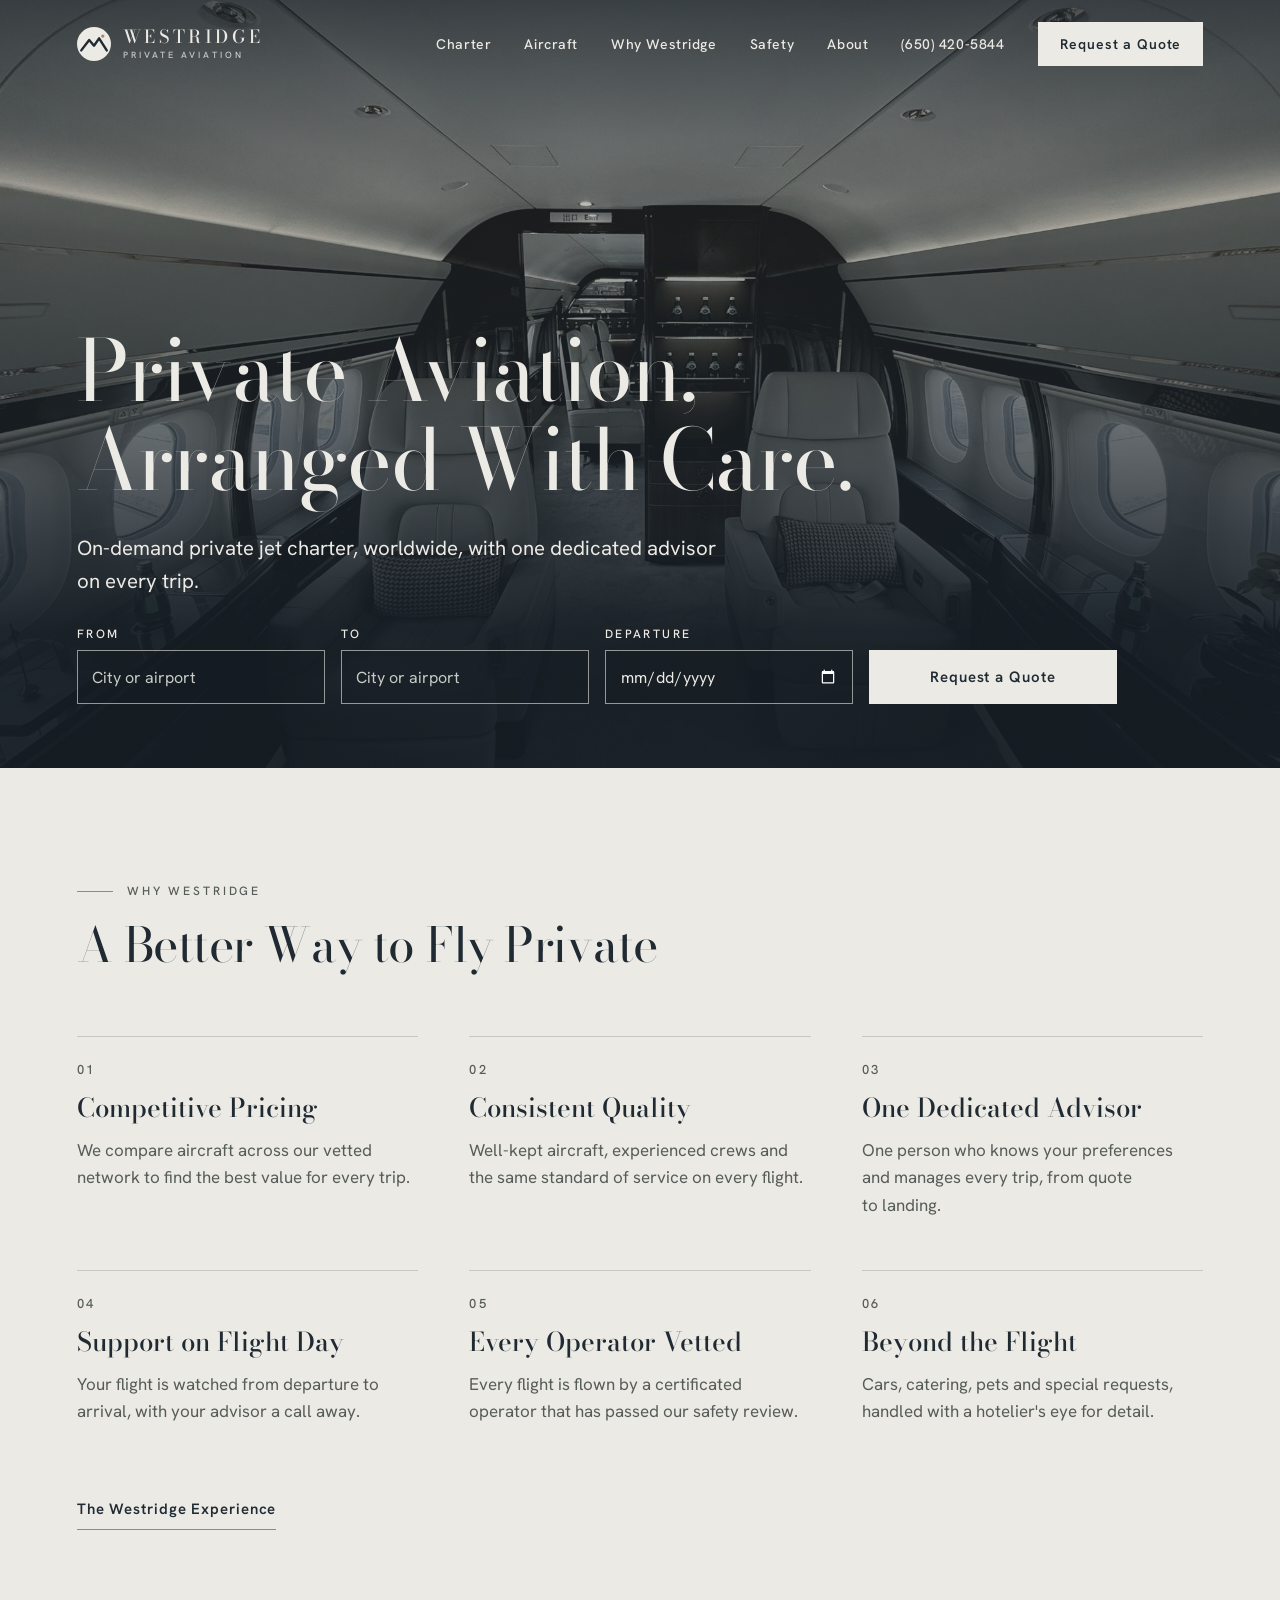
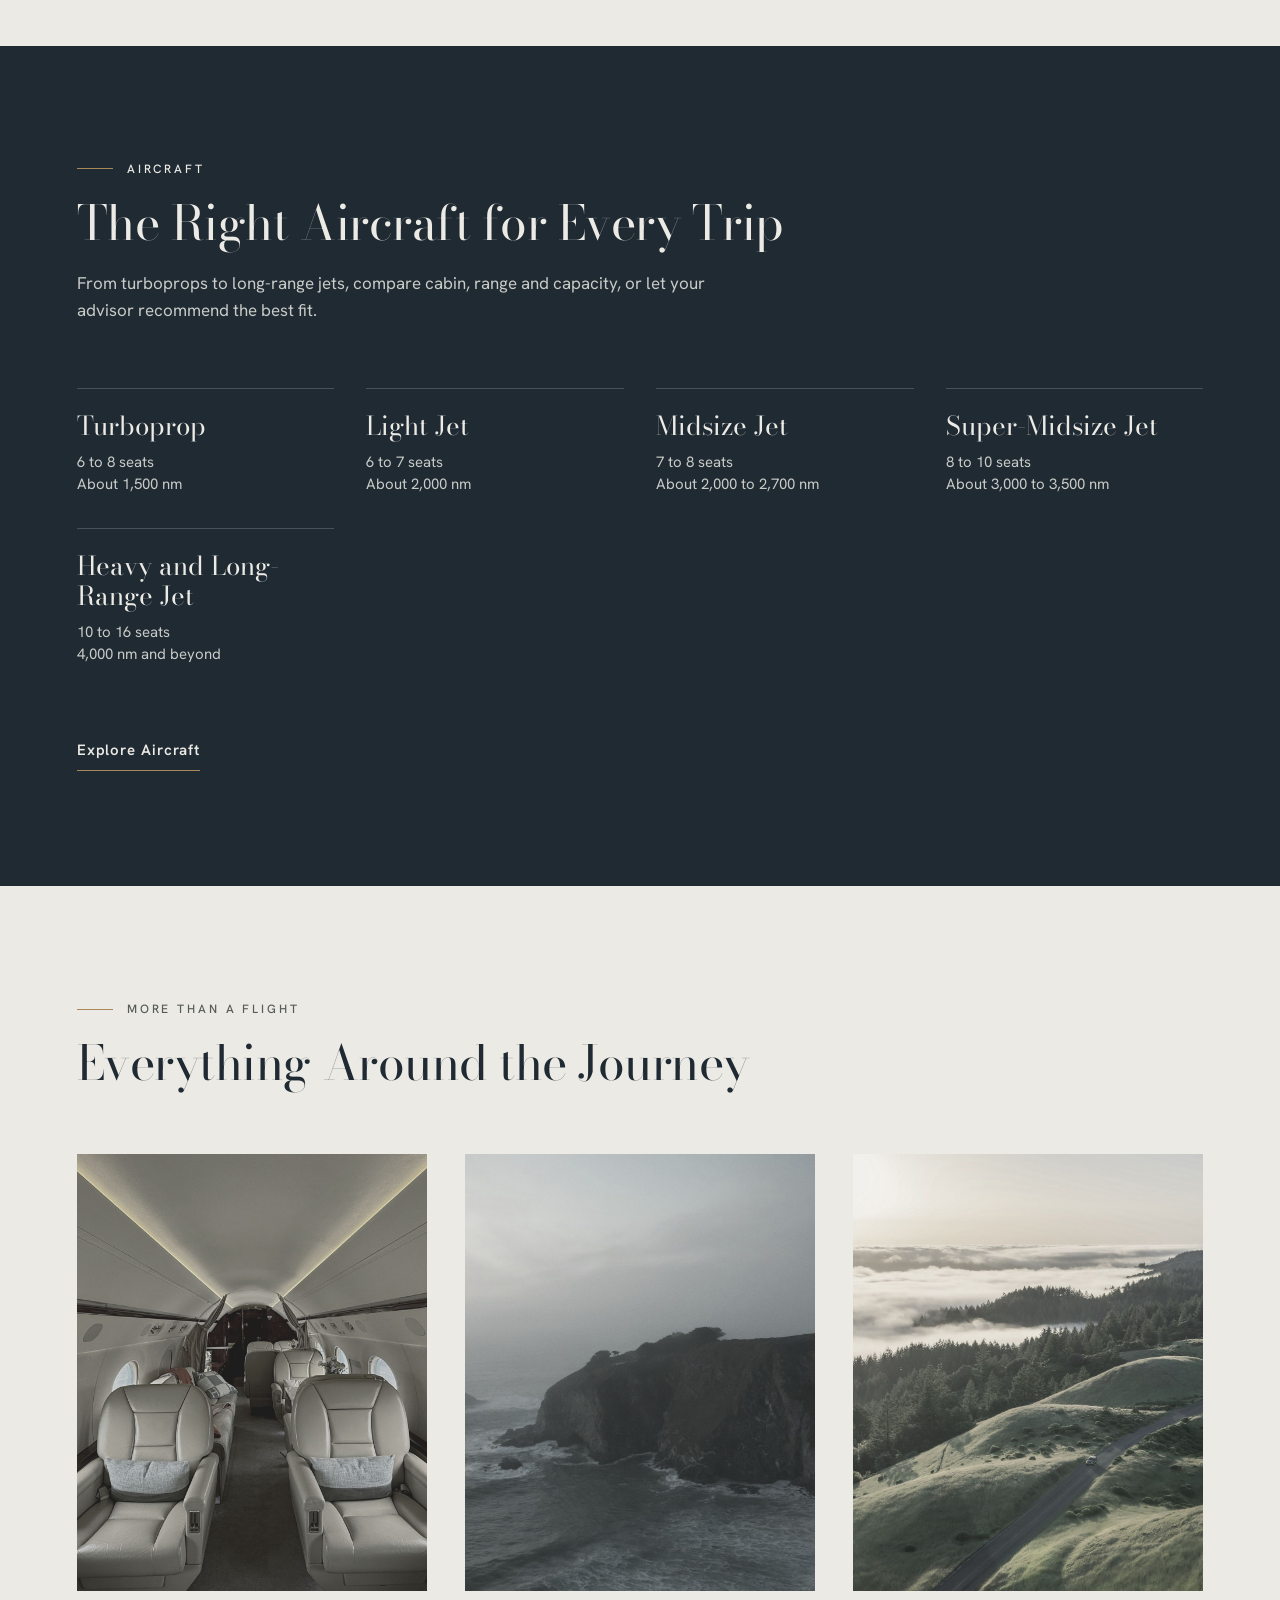
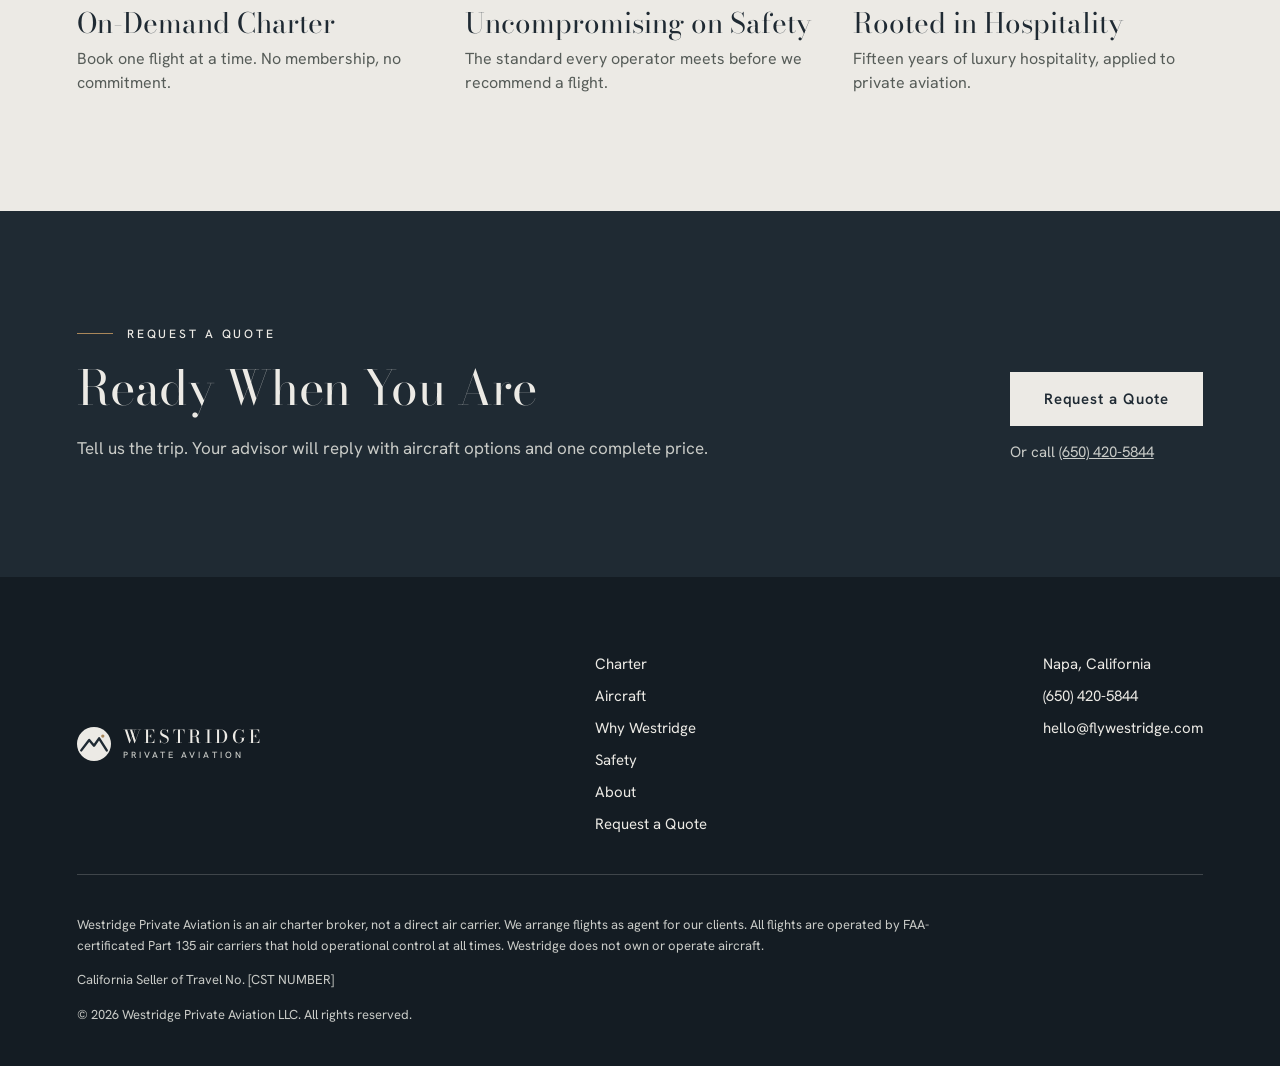
==== commit fe36af91: "Another Refresh" ====
--- a/index.html
+++ b/index.html
@@ -3,8 +3,8 @@
 <head>
 <meta charset="utf-8">
 <meta name="viewport" content="width=device-width, initial-scale=1">
-<title>Westridge Private Aviation | Private Jet Charter, Napa</title>
-<meta name="description" content="Private aviation, arranged with care. Charter flights on vetted Part 135 operators, arranged from Napa, California.">
+<title>Westridge Private Aviation | Private Jet Charter</title>
+<meta name="description" content="Private aviation, arranged with care. On-demand private jet charter on vetted Part 135 operators, planned by one dedicated advisor.">
 <link rel="icon" href="assets/favicon.svg" type="image/svg+xml">
 <link rel="preconnect" href="https://fonts.googleapis.com">
 <link rel="preconnect" href="https://fonts.gstatic.com" crossorigin>
@@ -16,25 +16,25 @@
 <div style="container-type: inline-size; container-name: page; background: #ECEAE5; color: #1F2A33; font-family: 'Hanken Grotesk', 'Helvetica Neue', Arial, sans-serif; position: relative"><header style="position: absolute; top: 0; left: 0; right: 0; z-index: 2; font-family: 'Hanken Grotesk', 'Helvetica Neue', Arial, sans-serif">
 <div style="display: flex; align-items: center; justify-content: space-between; gap: 24px; padding: 22px clamp(24px, 6cqw, 96px)">
 <a href="index.html" aria-label="Westridge Private Aviation, Home" style="text-decoration: none"><div style="display: flex; align-items: center; gap: 12px"><svg viewBox="0 0 24 24" width="34" height="34" role="img" aria-label="Westridge mark" style="display: block; flex: none"><circle cx="12" cy="12" r="12" fill="#ECEAE5"></circle><path d="M3 16.5 L8.6 9.2 L12 13.2 L15.6 8 L21 16.5" fill="none" stroke="#1F2A33" stroke-width="1.7" stroke-linejoin="round" stroke-linecap="round"></path><circle cx="18.2" cy="6.4" r="1.15" fill="#A9875A"></circle></svg><div style="display: flex; flex-direction: column; align-items: flex-start; gap: 5px"><div style="font-family: 'Bodoni Moda', Didot, 'Times New Roman', serif; font-weight: 500; font-size: 18px; line-height: 1; letter-spacing: 0.2em; margin-right: -0.2em; color: #ECEAE5">WESTRIDGE</div><div style="font-family: 'Hanken Grotesk', 'Helvetica Neue', Arial, sans-serif; font-weight: 500; font-size: 9px; line-height: 1; letter-spacing: 0.34em; margin-right: -0.34em; text-transform: uppercase; color: #C9CBC7">Private Aviation</div></div></div></a>
-<nav class="w-nav" aria-label="Primary" style="align-items: center; gap: clamp(20px, 2.6cqw, 40px)"><a href="how-we-work.html" style="font-size: 14px; font-weight: 500; letter-spacing: 0.04em; color: #ECEAE5; text-decoration: none; padding: 6px 0; border-bottom: 1px solid transparent">How We Work</a><a href="aircraft.html" style="font-size: 14px; font-weight: 500; letter-spacing: 0.04em; color: #ECEAE5; text-decoration: none; padding: 6px 0; border-bottom: 1px solid transparent">Aircraft</a><a href="safety.html" style="font-size: 14px; font-weight: 500; letter-spacing: 0.04em; color: #ECEAE5; text-decoration: none; padding: 6px 0; border-bottom: 1px solid transparent">Safety</a><a href="destinations.html" style="font-size: 14px; font-weight: 500; letter-spacing: 0.04em; color: #ECEAE5; text-decoration: none; padding: 6px 0; border-bottom: 1px solid transparent">Destinations</a><a href="about.html" style="font-size: 14px; font-weight: 500; letter-spacing: 0.04em; color: #ECEAE5; text-decoration: none; padding: 6px 0; border-bottom: 1px solid transparent">About</a><a href="tel:+16504205844" style="font-size: 14px; font-weight: 500; letter-spacing: 0.04em; color: #ECEAE5; white-space: nowrap; text-decoration: none">(650) 420-5844</a><a href="request-a-quote.html" style="display: inline-flex; align-items: center; min-height: 44px; padding: 0 22px; background: #ECEAE5; color: #1F2A33; font-size: 14px; font-weight: 600; letter-spacing: 0.06em; text-decoration: none">Request a Quote</a></nav>
+<nav class="w-nav" aria-label="Primary" style="align-items: center; gap: clamp(20px, 2.6cqw, 40px)"><a href="on-demand-charter.html" style="font-size: 14px; font-weight: 500; letter-spacing: 0.04em; color: #ECEAE5; text-decoration: none; padding: 6px 0; border-bottom: 1px solid transparent">Charter</a><a href="aircraft.html" style="font-size: 14px; font-weight: 500; letter-spacing: 0.04em; color: #ECEAE5; text-decoration: none; padding: 6px 0; border-bottom: 1px solid transparent">Aircraft</a><a href="why-westridge.html" style="font-size: 14px; font-weight: 500; letter-spacing: 0.04em; color: #ECEAE5; text-decoration: none; padding: 6px 0; border-bottom: 1px solid transparent">Why Westridge</a><a href="safety.html" style="font-size: 14px; font-weight: 500; letter-spacing: 0.04em; color: #ECEAE5; text-decoration: none; padding: 6px 0; border-bottom: 1px solid transparent">Safety</a><a href="about.html" style="font-size: 14px; font-weight: 500; letter-spacing: 0.04em; color: #ECEAE5; text-decoration: none; padding: 6px 0; border-bottom: 1px solid transparent">About</a><a href="tel:+16504205844" style="font-size: 14px; font-weight: 500; letter-spacing: 0.04em; color: #ECEAE5; white-space: nowrap; text-decoration: none">(650) 420-5844</a><a href="request-a-quote.html" style="display: inline-flex; align-items: center; min-height: 44px; padding: 0 22px; background: #ECEAE5; color: #1F2A33; font-size: 14px; font-weight: 600; letter-spacing: 0.06em; text-decoration: none">Request a Quote</a></nav>
 <button class="w-menu" type="button" aria-label="Menu" aria-expanded="false" aria-controls="menu" onclick="var m=document.getElementById('menu');m.hidden=!m.hidden;this.setAttribute('aria-expanded',String(!m.hidden))" style="width: 44px; height: 44px; padding: 0; border: 0; background: transparent; align-items: center; justify-content: center; cursor: pointer"><svg viewBox="0 0 24 24" width="24" height="24" aria-hidden="true"><path d="M3 8h18M3 16h18" stroke="#ECEAE5" stroke-width="1.5" fill="none"></path></svg></button>
 </div>
 <div id="menu" hidden>
-<nav class="w-panel" aria-label="Menu" style="flex-direction: column; background: #1F2A33; padding: 8px clamp(24px, 6cqw, 96px) 28px"><a href="how-we-work.html" style="font-family: 'Bodoni Moda', Didot, 'Times New Roman', serif; font-size: 26px; color: #ECEAE5; text-decoration: none; padding: 12px 0; border-top: 1px solid rgba(236,234,229,0.2)">How We Work</a><a href="aircraft.html" style="font-family: 'Bodoni Moda', Didot, 'Times New Roman', serif; font-size: 26px; color: #ECEAE5; text-decoration: none; padding: 12px 0; border-top: 1px solid rgba(236,234,229,0.2)">Aircraft</a><a href="safety.html" style="font-family: 'Bodoni Moda', Didot, 'Times New Roman', serif; font-size: 26px; color: #ECEAE5; text-decoration: none; padding: 12px 0; border-top: 1px solid rgba(236,234,229,0.2)">Safety</a><a href="destinations.html" style="font-family: 'Bodoni Moda', Didot, 'Times New Roman', serif; font-size: 26px; color: #ECEAE5; text-decoration: none; padding: 12px 0; border-top: 1px solid rgba(236,234,229,0.2)">Destinations</a><a href="about.html" style="font-family: 'Bodoni Moda', Didot, 'Times New Roman', serif; font-size: 26px; color: #ECEAE5; text-decoration: none; padding: 12px 0; border-top: 1px solid rgba(236,234,229,0.2)">About</a><div style="padding-top: 20px; border-top: 1px solid rgba(236,234,229,0.2)"><a href="request-a-quote.html" style="display: inline-flex; align-items: center; justify-content: center; box-sizing: border-box; min-height: 54px; padding: 0 34px; background: #ECEAE5; color: #1F2A33; font-family: 'Hanken Grotesk', 'Helvetica Neue', Arial, sans-serif; font-size: 15px; font-weight: 600; letter-spacing: 0.06em; text-decoration: none; width: 100%">Request a Quote</a></div></nav>
+<nav class="w-panel" aria-label="Menu" style="flex-direction: column; background: #1F2A33; padding: 8px clamp(24px, 6cqw, 96px) 28px"><a href="on-demand-charter.html" style="font-family: 'Bodoni Moda', Didot, 'Times New Roman', serif; font-size: 26px; color: #ECEAE5; text-decoration: none; padding: 12px 0; border-top: 1px solid rgba(236,234,229,0.2)">Charter</a><a href="aircraft.html" style="font-family: 'Bodoni Moda', Didot, 'Times New Roman', serif; font-size: 26px; color: #ECEAE5; text-decoration: none; padding: 12px 0; border-top: 1px solid rgba(236,234,229,0.2)">Aircraft</a><a href="why-westridge.html" style="font-family: 'Bodoni Moda', Didot, 'Times New Roman', serif; font-size: 26px; color: #ECEAE5; text-decoration: none; padding: 12px 0; border-top: 1px solid rgba(236,234,229,0.2)">Why Westridge</a><a href="safety.html" style="font-family: 'Bodoni Moda', Didot, 'Times New Roman', serif; font-size: 26px; color: #ECEAE5; text-decoration: none; padding: 12px 0; border-top: 1px solid rgba(236,234,229,0.2)">Safety</a><a href="about.html" style="font-family: 'Bodoni Moda', Didot, 'Times New Roman', serif; font-size: 26px; color: #ECEAE5; text-decoration: none; padding: 12px 0; border-top: 1px solid rgba(236,234,229,0.2)">About</a><div style="padding-top: 20px; border-top: 1px solid rgba(236,234,229,0.2)"><a href="request-a-quote.html" style="display: inline-flex; align-items: center; justify-content: center; box-sizing: border-box; min-height: 54px; padding: 0 34px; background: #ECEAE5; color: #1F2A33; font-family: 'Hanken Grotesk', 'Helvetica Neue', Arial, sans-serif; font-size: 15px; font-weight: 600; letter-spacing: 0.06em; text-decoration: none; width: 100%">Request a Quote</a></div></nav>
 </div>
 </header>
-<section style="position: relative; min-height: clamp(640px, 60cqw, 880px); display: flex; flex-direction: column; justify-content: flex-end; background: #141C23; overflow: hidden">
-<img src="assets/img/a-ridge.jpg" alt="Fog moving over the Northern California coast at dusk, seen from the air" style="position: absolute; left: 0; top: 0; width: 100%; height: 100%; object-fit: cover; object-position: 58% 40%">
-<div style="position: absolute; left: 0; top: 0; width: 100%; height: 100%; background: linear-gradient(180deg, rgba(20,28,35,0.62) 0%, rgba(20,28,35,0.06) 24%, rgba(20,28,35,0.3) 42%, rgba(20,28,35,0.92) 84%)"></div>
+<section style="position: relative; min-height: clamp(660px, 60cqw, 900px); display: flex; flex-direction: column; justify-content: flex-end; background: #141C23; overflow: hidden">
+<img src="assets/img/j-cabin2.jpg" alt="The cabin of a private jet, with club seating and soft light" style="position: absolute; left: 0; top: 0; width: 100%; height: 100%; object-fit: cover; object-position: 50% 40%">
+<div style="position: absolute; left: 0; top: 0; width: 100%; height: 100%; background: linear-gradient(180deg, rgba(20,28,35,0.72) 0%, rgba(20,28,35,0.25) 26%, rgba(20,28,35,0.5) 46%, rgba(20,28,35,0.94) 82%)"></div>
 <div style="position: relative; padding: 140px clamp(24px, 6cqw, 96px) clamp(40px, 5cqw, 64px)"><div style="max-width: 1200px; margin: 0 auto; display: flex; flex-direction: column; align-items: flex-start; gap: clamp(20px, 2.2cqw, 28px)">
 <h1 style="margin: 0; font-family: 'Bodoni Moda', Didot, 'Times New Roman', serif; font-weight: 400; font-size: clamp(38px, 6.6cqw, 96px); line-height: 1.05; letter-spacing: -0.012em; color: #ECEAE5; text-wrap: balance">Private Aviation, Arranged With Care.</h1>
-<p style="margin: 0; max-width: 640px; font-size: clamp(18px, 1.6cqw, 21px); line-height: 1.6; color: #ECEAE5; text-wrap: pretty">On-demand private jet charter, planned around you by one dedicated advisor.</p>
-<div style="width: 100%; max-width: 1040px; display: grid; grid-template-columns: repeat(auto-fit, minmax(min(200px, 100%), 1fr)); gap: 16px; align-items: end"><div style="display: flex; flex-direction: column; gap: 8px"><label for="q-from" style="font-size: 12px; font-weight: 500; letter-spacing: 0.2em; text-transform: uppercase; color: #ECEAE5">From</label><input class="w-dark" id="q-from" type="text" placeholder="City or airport" style="box-sizing: border-box; width: 100%; height: 54px; padding: 0 14px; border: 1px solid rgba(236,234,229,0.6); border-radius: 0; background: rgba(20,28,35,0.4); font-family: 'Hanken Grotesk', 'Helvetica Neue', Arial, sans-serif; font-size: 16px; color: #ECEAE5; color-scheme: dark"></div><div style="display: flex; flex-direction: column; gap: 8px"><label for="q-to" style="font-size: 12px; font-weight: 500; letter-spacing: 0.2em; text-transform: uppercase; color: #ECEAE5">To</label><input class="w-dark" id="q-to" type="text" placeholder="City or airport" style="box-sizing: border-box; width: 100%; height: 54px; padding: 0 14px; border: 1px solid rgba(236,234,229,0.6); border-radius: 0; background: rgba(20,28,35,0.4); font-family: 'Hanken Grotesk', 'Helvetica Neue', Arial, sans-serif; font-size: 16px; color: #ECEAE5; color-scheme: dark"></div><div style="display: flex; flex-direction: column; gap: 8px"><label for="q-date" style="font-size: 12px; font-weight: 500; letter-spacing: 0.2em; text-transform: uppercase; color: #ECEAE5">Departure</label><input class="w-dark" id="q-date" type="date"  style="box-sizing: border-box; width: 100%; height: 54px; padding: 0 14px; border: 1px solid rgba(236,234,229,0.6); border-radius: 0; background: rgba(20,28,35,0.4); font-family: 'Hanken Grotesk', 'Helvetica Neue', Arial, sans-serif; font-size: 16px; color: #ECEAE5; color-scheme: dark"></div><a id="q-go" href="request-a-quote.html" style="display: flex; align-items: center; justify-content: center; box-sizing: border-box; height: 54px; padding: 0 24px; background: #ECEAE5; color: #1F2A33; font-size: 15px; font-weight: 600; letter-spacing: 0.06em; text-decoration: none">Request a Quote</a></div>
+<p style="margin: 0; max-width: 640px; font-size: clamp(18px, 1.6cqw, 21px); line-height: 1.6; color: #ECEAE5; text-wrap: pretty">On-demand private jet charter, worldwide, with one dedicated advisor on every trip.</p>
+<div style="width: 100%; max-width: 1040px; display: grid; grid-template-columns: repeat(auto-fit, minmax(min(200px, 100%), 1fr)); gap: 16px; align-items: end"><div style="display: flex; flex-direction: column; gap: 8px"><label for="q-from" style="font-size: 12px; font-weight: 500; letter-spacing: 0.2em; text-transform: uppercase; color: #ECEAE5">From</label><input class="w-dark" id="q-from" type="text" placeholder="City or airport" style="box-sizing: border-box; width: 100%; height: 54px; padding: 0 14px; border: 1px solid rgba(236,234,229,0.6); border-radius: 0; background: rgba(20,28,35,0.45); font-family: 'Hanken Grotesk', 'Helvetica Neue', Arial, sans-serif; font-size: 16px; color: #ECEAE5; color-scheme: dark"></div><div style="display: flex; flex-direction: column; gap: 8px"><label for="q-to" style="font-size: 12px; font-weight: 500; letter-spacing: 0.2em; text-transform: uppercase; color: #ECEAE5">To</label><input class="w-dark" id="q-to" type="text" placeholder="City or airport" style="box-sizing: border-box; width: 100%; height: 54px; padding: 0 14px; border: 1px solid rgba(236,234,229,0.6); border-radius: 0; background: rgba(20,28,35,0.45); font-family: 'Hanken Grotesk', 'Helvetica Neue', Arial, sans-serif; font-size: 16px; color: #ECEAE5; color-scheme: dark"></div><div style="display: flex; flex-direction: column; gap: 8px"><label for="q-date" style="font-size: 12px; font-weight: 500; letter-spacing: 0.2em; text-transform: uppercase; color: #ECEAE5">Departure</label><input class="w-dark" id="q-date" type="date"  style="box-sizing: border-box; width: 100%; height: 54px; padding: 0 14px; border: 1px solid rgba(236,234,229,0.6); border-radius: 0; background: rgba(20,28,35,0.45); font-family: 'Hanken Grotesk', 'Helvetica Neue', Arial, sans-serif; font-size: 16px; color: #ECEAE5; color-scheme: dark"></div><a id="q-go" href="request-a-quote.html" style="display: flex; align-items: center; justify-content: center; box-sizing: border-box; height: 54px; padding: 0 24px; background: #ECEAE5; color: #1F2A33; font-size: 15px; font-weight: 600; letter-spacing: 0.06em; text-decoration: none">Request a Quote</a></div>
 </div></div>
 </section>
-<section style="background: #ECEAE5; padding: clamp(64px, 9cqw, 128px) clamp(24px, 6cqw, 96px) clamp(64px, 9cqw, 128px)"><div style="max-width: 1200px; margin: 0 auto; display: flex; flex-direction: column; gap: clamp(36px, 5cqw, 64px)"><div style="display: flex; align-items: center; gap: 14px"><div style="width: 36px; height: 1px; background: #A9875A; flex: none"></div><div style="font-size: 12px; font-weight: 500; letter-spacing: 0.24em; text-transform: uppercase; color: #565C58">Why Westridge</div></div><div style="display: grid; grid-template-columns: repeat(auto-fit, minmax(min(250px, 100%), 1fr)); gap: clamp(32px, 4cqw, 56px)"><div style="display: flex; flex-direction: column; gap: 14px; padding-top: 24px; border-top: 1px solid rgba(31,42,51,0.18)"><div style="font-size: 13px; font-weight: 500; letter-spacing: 0.18em; color: #565C58">01</div><h3 style="margin: 0; font-family: 'Bodoni Moda', Didot, 'Times New Roman', serif; font-weight: 500; font-size: 26px; line-height: 1.2; color: #1F2A33">One Advisor, Start to Finish</h3><p style="margin: 0; max-width: 460px; font-size: 17px; line-height: 1.6; color: #565C58; text-wrap: pretty">Your dedicated advisor knows how you like to fly, plans every detail and stays with your trip until you land.</p></div><div style="display: flex; flex-direction: column; gap: 14px; padding-top: 24px; border-top: 1px solid rgba(31,42,51,0.18)"><div style="font-size: 13px; font-weight: 500; letter-spacing: 0.18em; color: #565C58">02</div><h3 style="margin: 0; font-family: 'Bodoni Moda', Didot, 'Times New Roman', serif; font-weight: 500; font-size: 26px; line-height: 1.2; color: #1F2A33">Aircraft Chosen for the Trip</h3><p style="margin: 0; max-width: 460px; font-size: 17px; line-height: 1.6; color: #565C58; text-wrap: pretty">From turboprops to long-range jets, we match the aircraft to your party, your luggage and your route.</p></div><div style="display: flex; flex-direction: column; gap: 14px; padding-top: 24px; border-top: 1px solid rgba(31,42,51,0.18)"><div style="font-size: 13px; font-weight: 500; letter-spacing: 0.18em; color: #565C58">03</div><h3 style="margin: 0; font-family: 'Bodoni Moda', Didot, 'Times New Roman', serif; font-weight: 500; font-size: 26px; line-height: 1.2; color: #1F2A33">Every Operator Vetted</h3><p style="margin: 0; max-width: 460px; font-size: 17px; line-height: 1.6; color: #565C58; text-wrap: pretty">Every flight is flown by a certificated operator that has passed our safety review for that trip.</p></div></div></div></section>
-<section style="background: #ECEAE5; padding: 0px clamp(24px, 6cqw, 96px) clamp(64px, 9cqw, 128px)"><div style="max-width: 1200px; margin: 0 auto; display: flex; flex-direction: column; gap: clamp(36px, 5cqw, 64px)"><div style="display: flex; flex-wrap: wrap; gap: clamp(28px, 5cqw, 80px); align-items: center"><div style="flex: 1 1 340px; min-width: 0; display: flex; flex-direction: column; gap: 20px"><div style="display: flex; align-items: center; gap: 14px"><div style="width: 36px; height: 1px; background: #A9875A; flex: none"></div><div style="font-size: 12px; font-weight: 500; letter-spacing: 0.24em; text-transform: uppercase; color: #565C58">Aircraft</div></div><h2 style="margin: 0; font-family: 'Bodoni Moda', Didot, 'Times New Roman', serif; font-weight: 400; font-size: clamp(30px, 4cqw, 48px); line-height: 1.1; letter-spacing: -0.01em; color: #1F2A33; text-wrap: balance">Private Jets for Every Trip</h2><p style="margin: 0; max-width: 520px; font-size: 17px; line-height: 1.6; color: #1F2A33; text-wrap: pretty">Turboprops for Tahoe. Light jets for Aspen. Long-range cabins for New York and Hawaii. We arrange them all through our vetted network.</p><div><a href="aircraft.html" style="display: inline-flex; align-items: center; gap: 12px; font-size: 15px; font-weight: 600; letter-spacing: 0.06em; color: #1F2A33; text-decoration: none; padding: 10px 0; border-bottom: 1px solid #A9875A">Explore Aircraft</a></div></div><div style="flex: 1 1 420px; min-width: 0; display: flex; flex-direction: column; gap: 20px"><img loading="lazy" decoding="async" src="assets/img/j-cabin.jpg" alt="A private jet cabin with cream leather seats" style="display: block; width: 100%; aspect-ratio: 3 / 2;  object-fit: cover; object-position: 50% 55%"></div></div></div></section>
-<section style="background: #ECEAE5; padding: 0px clamp(24px, 6cqw, 96px) clamp(64px, 9cqw, 128px)"><div style="max-width: 1200px; margin: 0 auto; display: flex; flex-direction: column; gap: clamp(36px, 5cqw, 64px)"><div style="display: flex; flex-direction: column"><a href="how-we-work.html" style="display: flex; align-items: center; justify-content: space-between; gap: 24px; padding: 28px 0; border-top: 1px solid rgba(31,42,51,0.18); text-decoration: none"><div style="display: flex; flex-wrap: wrap; align-items: baseline; gap: 6px 32px; min-width: 0"><div style="font-family: 'Bodoni Moda', Didot, 'Times New Roman', serif; font-size: clamp(28px, 3.4cqw, 40px); line-height: 1.1; color: #1F2A33; flex: 0 0 auto; min-width: min(300px, 100%)">How We Work</div><div style="font-size: 16px; color: #565C58">On-demand charter in four steps, with one advisor throughout.</div></div><svg viewBox="0 0 24 24" width="24" height="24" aria-hidden="true" style="flex: none"><path d="M4 12h16M14 6l6 6-6 6" stroke="#1F2A33" stroke-width="1.4" fill="none"></path></svg></a><a href="safety.html" style="display: flex; align-items: center; justify-content: space-between; gap: 24px; padding: 28px 0; border-top: 1px solid rgba(31,42,51,0.18); text-decoration: none"><div style="display: flex; flex-wrap: wrap; align-items: baseline; gap: 6px 32px; min-width: 0"><div style="font-family: 'Bodoni Moda', Didot, 'Times New Roman', serif; font-size: clamp(28px, 3.4cqw, 40px); line-height: 1.1; color: #1F2A33; flex: 0 0 auto; min-width: min(300px, 100%)">Safety</div><div style="font-size: 16px; color: #565C58">The standard every operator meets before we recommend a flight.</div></div><svg viewBox="0 0 24 24" width="24" height="24" aria-hidden="true" style="flex: none"><path d="M4 12h16M14 6l6 6-6 6" stroke="#1F2A33" stroke-width="1.4" fill="none"></path></svg></a><a href="destinations.html" style="display: flex; align-items: center; justify-content: space-between; gap: 24px; padding: 28px 0; border-top: 1px solid rgba(31,42,51,0.18); text-decoration: none"><div style="display: flex; flex-wrap: wrap; align-items: baseline; gap: 6px 32px; min-width: 0"><div style="font-family: 'Bodoni Moda', Didot, 'Times New Roman', serif; font-size: clamp(28px, 3.4cqw, 40px); line-height: 1.1; color: #1F2A33; flex: 0 0 auto; min-width: min(300px, 100%)">Destinations</div><div style="font-size: 16px; color: #565C58">The trips our clients take most, and the aircraft that suit them.</div></div><svg viewBox="0 0 24 24" width="24" height="24" aria-hidden="true" style="flex: none"><path d="M4 12h16M14 6l6 6-6 6" stroke="#1F2A33" stroke-width="1.4" fill="none"></path></svg></a><div style="border-top: 1px solid rgba(31,42,51,0.18)"></div></div></div></section>
+<section style="background: #ECEAE5; padding: clamp(64px, 9cqw, 128px) clamp(24px, 6cqw, 96px) clamp(64px, 9cqw, 128px)"><div style="max-width: 1200px; margin: 0 auto; display: flex; flex-direction: column; gap: clamp(36px, 5cqw, 64px)"><div style="display: flex; flex-direction: column; gap: 20px"><div style="display: flex; align-items: center; gap: 14px"><div style="width: 36px; height: 1px; background: #A9875A; flex: none"></div><div style="font-size: 12px; font-weight: 500; letter-spacing: 0.24em; text-transform: uppercase; color: #565C58">Why Westridge</div></div><h2 style="margin: 0; font-family: 'Bodoni Moda', Didot, 'Times New Roman', serif; font-weight: 400; font-size: clamp(30px, 4cqw, 48px); line-height: 1.1; letter-spacing: -0.01em; color: #1F2A33; text-wrap: balance">A Better Way to Fly Private</h2></div><div style="display: grid; grid-template-columns: repeat(auto-fit, minmax(min(300px, 100%), 1fr)); gap: clamp(32px, 4cqw, 56px)"><div style="display: flex; flex-direction: column; gap: 14px; padding-top: 24px; border-top: 1px solid rgba(31,42,51,0.18)"><div style="font-size: 13px; font-weight: 500; letter-spacing: 0.18em; color: #565C58">01</div><h3 style="margin: 0; font-family: 'Bodoni Moda', Didot, 'Times New Roman', serif; font-weight: 500; font-size: 26px; line-height: 1.2; color: #1F2A33">Competitive Pricing</h3><p style="margin: 0; max-width: 460px; font-size: 17px; line-height: 1.6; color: #565C58; text-wrap: pretty">We compare aircraft across our vetted network to find the best value for every trip.</p></div><div style="display: flex; flex-direction: column; gap: 14px; padding-top: 24px; border-top: 1px solid rgba(31,42,51,0.18)"><div style="font-size: 13px; font-weight: 500; letter-spacing: 0.18em; color: #565C58">02</div><h3 style="margin: 0; font-family: 'Bodoni Moda', Didot, 'Times New Roman', serif; font-weight: 500; font-size: 26px; line-height: 1.2; color: #1F2A33">Consistent Quality</h3><p style="margin: 0; max-width: 460px; font-size: 17px; line-height: 1.6; color: #565C58; text-wrap: pretty">Well-kept aircraft, experienced crews and the same standard of service on every flight.</p></div><div style="display: flex; flex-direction: column; gap: 14px; padding-top: 24px; border-top: 1px solid rgba(31,42,51,0.18)"><div style="font-size: 13px; font-weight: 500; letter-spacing: 0.18em; color: #565C58">03</div><h3 style="margin: 0; font-family: 'Bodoni Moda', Didot, 'Times New Roman', serif; font-weight: 500; font-size: 26px; line-height: 1.2; color: #1F2A33">One Dedicated Advisor</h3><p style="margin: 0; max-width: 460px; font-size: 17px; line-height: 1.6; color: #565C58; text-wrap: pretty">One person who knows your preferences and manages every trip, from quote to landing.</p></div><div style="display: flex; flex-direction: column; gap: 14px; padding-top: 24px; border-top: 1px solid rgba(31,42,51,0.18)"><div style="font-size: 13px; font-weight: 500; letter-spacing: 0.18em; color: #565C58">04</div><h3 style="margin: 0; font-family: 'Bodoni Moda', Didot, 'Times New Roman', serif; font-weight: 500; font-size: 26px; line-height: 1.2; color: #1F2A33">Support on Flight Day</h3><p style="margin: 0; max-width: 460px; font-size: 17px; line-height: 1.6; color: #565C58; text-wrap: pretty">Your flight is watched from departure to arrival, with your advisor a call away.</p></div><div style="display: flex; flex-direction: column; gap: 14px; padding-top: 24px; border-top: 1px solid rgba(31,42,51,0.18)"><div style="font-size: 13px; font-weight: 500; letter-spacing: 0.18em; color: #565C58">05</div><h3 style="margin: 0; font-family: 'Bodoni Moda', Didot, 'Times New Roman', serif; font-weight: 500; font-size: 26px; line-height: 1.2; color: #1F2A33">Every Operator Vetted</h3><p style="margin: 0; max-width: 460px; font-size: 17px; line-height: 1.6; color: #565C58; text-wrap: pretty">Every flight is flown by a certificated operator that has passed our safety review.</p></div><div style="display: flex; flex-direction: column; gap: 14px; padding-top: 24px; border-top: 1px solid rgba(31,42,51,0.18)"><div style="font-size: 13px; font-weight: 500; letter-spacing: 0.18em; color: #565C58">06</div><h3 style="margin: 0; font-family: 'Bodoni Moda', Didot, 'Times New Roman', serif; font-weight: 500; font-size: 26px; line-height: 1.2; color: #1F2A33">Beyond the Flight</h3><p style="margin: 0; max-width: 460px; font-size: 17px; line-height: 1.6; color: #565C58; text-wrap: pretty">Cars, catering, pets and special requests, handled with a hotelier's eye for detail.</p></div></div><div><a href="why-westridge.html" style="display: inline-flex; align-items: center; font-size: 15px; font-weight: 600; letter-spacing: 0.06em; color: #1F2A33; text-decoration: none; padding: 10px 0; border-bottom: 1px solid #A9875A">The Westridge Experience</a></div></div></section>
+<section style="background: #1F2A33; padding: clamp(64px, 9cqw, 128px) clamp(24px, 6cqw, 96px) clamp(64px, 9cqw, 128px)"><div style="max-width: 1200px; margin: 0 auto; display: flex; flex-direction: column; gap: clamp(36px, 5cqw, 64px)"><div style="display: flex; flex-direction: column; gap: 20px"><div style="display: flex; align-items: center; gap: 14px"><div style="width: 36px; height: 1px; background: #A9875A; flex: none"></div><div style="font-size: 12px; font-weight: 500; letter-spacing: 0.24em; text-transform: uppercase; color: #ECEAE5">Aircraft</div></div><h2 style="margin: 0; font-family: 'Bodoni Moda', Didot, 'Times New Roman', serif; font-weight: 400; font-size: clamp(30px, 4cqw, 48px); line-height: 1.1; letter-spacing: -0.01em; color: #ECEAE5; text-wrap: balance">The Right Aircraft for Every Trip</h2><p style="margin: 0; max-width: 640px; font-size: 17px; line-height: 1.6; color: #C9CBC7; text-wrap: pretty">From turboprops to long-range jets, compare cabin, range and capacity, or let your advisor recommend the best fit.</p></div><div style="display: grid; grid-template-columns: repeat(auto-fit, minmax(min(200px, 100%), 1fr)); gap: 32px"><a href="aircraft.html" style="display: flex; flex-direction: column; gap: 10px; padding-top: 22px; border-top: 1px solid rgba(236,234,229,0.2); text-decoration: none"><div style="font-family: 'Bodoni Moda', Didot, 'Times New Roman', serif; font-size: 26px; line-height: 1.15; color: #ECEAE5">Turboprop</div><div style="font-size: 15px; line-height: 1.5; color: #C9CBC7">6 to 8 seats<br>About 1,500 nm</div></a><a href="aircraft.html" style="display: flex; flex-direction: column; gap: 10px; padding-top: 22px; border-top: 1px solid rgba(236,234,229,0.2); text-decoration: none"><div style="font-family: 'Bodoni Moda', Didot, 'Times New Roman', serif; font-size: 26px; line-height: 1.15; color: #ECEAE5">Light Jet</div><div style="font-size: 15px; line-height: 1.5; color: #C9CBC7">6 to 7 seats<br>About 2,000 nm</div></a><a href="aircraft.html" style="display: flex; flex-direction: column; gap: 10px; padding-top: 22px; border-top: 1px solid rgba(236,234,229,0.2); text-decoration: none"><div style="font-family: 'Bodoni Moda', Didot, 'Times New Roman', serif; font-size: 26px; line-height: 1.15; color: #ECEAE5">Midsize Jet</div><div style="font-size: 15px; line-height: 1.5; color: #C9CBC7">7 to 8 seats<br>About 2,000 to 2,700 nm</div></a><a href="aircraft.html" style="display: flex; flex-direction: column; gap: 10px; padding-top: 22px; border-top: 1px solid rgba(236,234,229,0.2); text-decoration: none"><div style="font-family: 'Bodoni Moda', Didot, 'Times New Roman', serif; font-size: 26px; line-height: 1.15; color: #ECEAE5">Super-Midsize Jet</div><div style="font-size: 15px; line-height: 1.5; color: #C9CBC7">8 to 10 seats<br>About 3,000 to 3,500 nm</div></a><a href="aircraft.html" style="display: flex; flex-direction: column; gap: 10px; padding-top: 22px; border-top: 1px solid rgba(236,234,229,0.2); text-decoration: none"><div style="font-family: 'Bodoni Moda', Didot, 'Times New Roman', serif; font-size: 26px; line-height: 1.15; color: #ECEAE5">Heavy and Long-Range Jet</div><div style="font-size: 15px; line-height: 1.5; color: #C9CBC7">10 to 16 seats<br>4,000 nm and beyond</div></a></div><div><a href="aircraft.html" style="display: inline-flex; align-items: center; font-size: 15px; font-weight: 600; letter-spacing: 0.06em; color: #ECEAE5; text-decoration: none; padding: 10px 0; border-bottom: 1px solid #A9875A">Explore Aircraft</a></div></div></section>
+<section style="background: #ECEAE5; padding: clamp(64px, 9cqw, 128px) clamp(24px, 6cqw, 96px) clamp(64px, 9cqw, 128px)"><div style="max-width: 1200px; margin: 0 auto; display: flex; flex-direction: column; gap: clamp(36px, 5cqw, 64px)"><div style="display: flex; flex-direction: column; gap: 20px"><div style="display: flex; align-items: center; gap: 14px"><div style="width: 36px; height: 1px; background: #A9875A; flex: none"></div><div style="font-size: 12px; font-weight: 500; letter-spacing: 0.24em; text-transform: uppercase; color: #565C58">More Than a Flight</div></div><h2 style="margin: 0; font-family: 'Bodoni Moda', Didot, 'Times New Roman', serif; font-weight: 400; font-size: clamp(30px, 4cqw, 48px); line-height: 1.1; letter-spacing: -0.01em; color: #1F2A33; text-wrap: balance">Everything Around the Journey</h2></div><div style="display: grid; grid-template-columns: repeat(auto-fit, minmax(min(300px, 100%), 1fr)); gap: clamp(40px, 5cqw, 64px) clamp(24px, 3cqw, 40px)"><a href="on-demand-charter.html" style="display: flex; flex-direction: column; gap: 16px; text-decoration: none"><img loading="lazy" decoding="async" src="assets/img/j-cabin.jpg" alt="A private jet cabin with cream leather seats" style="display: block; width: 100%; aspect-ratio: 4 / 5;  object-fit: cover; object-position: 50% 60%"><div style="display: flex; flex-direction: column; gap: 8px"><div style="font-family: 'Bodoni Moda', Didot, 'Times New Roman', serif; font-size: 28px; line-height: 1.15; color: #1F2A33">On-Demand Charter</div><div style="font-size: 16px; line-height: 1.5; color: #565C58">Book one flight at a time. No membership, no commitment.</div></div></a><a href="safety.html" style="display: flex; flex-direction: column; gap: 16px; text-decoration: none"><img loading="lazy" decoding="async" src="assets/img/a-coast.jpg" alt="A coastline in low light" style="display: block; width: 100%; aspect-ratio: 4 / 5;  object-fit: cover; object-position: 60% 55%"><div style="display: flex; flex-direction: column; gap: 8px"><div style="font-family: 'Bodoni Moda', Didot, 'Times New Roman', serif; font-size: 28px; line-height: 1.15; color: #1F2A33">Uncompromising on Safety</div><div style="font-size: 16px; line-height: 1.5; color: #565C58">The standard every operator meets before we recommend a flight.</div></div></a><a href="about.html" style="display: flex; flex-direction: column; gap: 16px; text-decoration: none"><img loading="lazy" decoding="async" src="assets/img/a-hills.jpg" alt="A road over green hills above the fog" style="display: block; width: 100%; aspect-ratio: 4 / 5;  object-fit: cover; object-position: 60% 50%"><div style="display: flex; flex-direction: column; gap: 8px"><div style="font-family: 'Bodoni Moda', Didot, 'Times New Roman', serif; font-size: 28px; line-height: 1.15; color: #1F2A33">Rooted in Hospitality</div><div style="font-size: 16px; line-height: 1.5; color: #565C58">Fifteen years of luxury hospitality, applied to private aviation.</div></div></a></div></div></section>
 <section style="background: #1F2A33; padding: clamp(64px, 9cqw, 120px) clamp(24px, 6cqw, 96px)">
 <div style="max-width: 1200px; margin: 0 auto; display: flex; flex-wrap: wrap; align-items: flex-end; justify-content: space-between; gap: 36px">
 <div style="display: flex; flex-direction: column; gap: 20px; flex: 1 1 420px; min-width: 0"><div style="display: flex; align-items: center; gap: 14px"><div style="width: 36px; height: 1px; background: #A9875A; flex: none"></div><div style="font-size: 12px; font-weight: 500; letter-spacing: 0.24em; text-transform: uppercase; color: #ECEAE5">Request a Quote</div></div><h2 style="margin: 0; font-family: 'Bodoni Moda', Didot, 'Times New Roman', serif; font-weight: 400; font-size: clamp(30px, 4cqw, 48px); line-height: 1.1; letter-spacing: -0.01em; color: #ECEAE5; text-wrap: balance">Ready When You Are</h2><p style="margin: 0; max-width: 640px; font-size: 17px; line-height: 1.6; color: #C9CBC7; text-wrap: pretty">Tell us the trip. Your advisor will reply with aircraft options and one complete price.</p></div>
@@ -44,14 +44,14 @@
 <div style="max-width: 1200px; margin: 0 auto; display: flex; flex-direction: column; gap: 40px">
 <div style="display: flex; flex-wrap: wrap; justify-content: space-between; gap: 40px">
 <div style="display: flex; align-items: center; gap: 12px"><svg viewBox="0 0 24 24" width="34" height="34" role="img" aria-label="Westridge mark" style="display: block; flex: none"><circle cx="12" cy="12" r="12" fill="#ECEAE5"></circle><path d="M3 16.5 L8.6 9.2 L12 13.2 L15.6 8 L21 16.5" fill="none" stroke="#1F2A33" stroke-width="1.7" stroke-linejoin="round" stroke-linecap="round"></path><circle cx="18.2" cy="6.4" r="1.15" fill="#A9875A"></circle></svg><div style="display: flex; flex-direction: column; align-items: flex-start; gap: 5px"><div style="font-family: 'Bodoni Moda', Didot, 'Times New Roman', serif; font-weight: 500; font-size: 18px; line-height: 1; letter-spacing: 0.2em; margin-right: -0.2em; color: #ECEAE5">WESTRIDGE</div><div style="font-family: 'Hanken Grotesk', 'Helvetica Neue', Arial, sans-serif; font-weight: 500; font-size: 9px; line-height: 1; letter-spacing: 0.34em; margin-right: -0.34em; text-transform: uppercase; color: #C9CBC7">Private Aviation</div></div></div>
-<nav aria-label="Footer" style="display: flex; flex-direction: column; gap: 12px"><a href="how-we-work.html" style="font-size: 15px; color: #ECEAE5; text-decoration: none">How We Work</a><a href="aircraft.html" style="font-size: 15px; color: #ECEAE5; text-decoration: none">Aircraft</a><a href="safety.html" style="font-size: 15px; color: #ECEAE5; text-decoration: none">Safety</a><a href="destinations.html" style="font-size: 15px; color: #ECEAE5; text-decoration: none">Destinations</a><a href="about.html" style="font-size: 15px; color: #ECEAE5; text-decoration: none">About</a><a href="request-a-quote.html" style="font-size: 15px; color: #ECEAE5; text-decoration: none">Request a Quote</a></nav>
+<nav aria-label="Footer" style="display: flex; flex-direction: column; gap: 12px"><a href="on-demand-charter.html" style="font-size: 15px; color: #ECEAE5; text-decoration: none">Charter</a><a href="aircraft.html" style="font-size: 15px; color: #ECEAE5; text-decoration: none">Aircraft</a><a href="why-westridge.html" style="font-size: 15px; color: #ECEAE5; text-decoration: none">Why Westridge</a><a href="safety.html" style="font-size: 15px; color: #ECEAE5; text-decoration: none">Safety</a><a href="about.html" style="font-size: 15px; color: #ECEAE5; text-decoration: none">About</a><a href="request-a-quote.html" style="font-size: 15px; color: #ECEAE5; text-decoration: none">Request a Quote</a></nav>
 <div style="display: flex; flex-direction: column; gap: 12px; font-size: 15px; color: #ECEAE5"><div>Napa, California</div><a href="tel:+16504205844" style="color: #ECEAE5; text-decoration: none">(650) 420-5844</a><a href="mailto:hello@flywestridge.com" style="color: #ECEAE5; text-decoration: none">hello@flywestridge.com</a></div>
 </div>
 <div style="height: 1px; background: rgba(236,234,229,0.2)"></div>
 <div style="display: flex; flex-direction: column; gap: 14px; font-size: 13px; line-height: 1.6; color: #C9CBC7; max-width: 860px">
 <p style="margin: 0">Westridge Private Aviation is an air charter broker, not a direct air carrier. We arrange flights as agent for our clients. All flights are operated by FAA-certificated Part 135 air carriers that hold operational control at all times. Westridge does not own or operate aircraft.</p>
 <p style="margin: 0">California Seller of Travel No. [CST NUMBER]</p>
-<p style="margin: 0">© 2026 [LEGAL ENTITY NAME]. All rights reserved.</p>
+<p style="margin: 0">© 2026 Westridge Private Aviation LLC. All rights reserved.</p>
 </div>
 </div>
 </footer></div>
--- a/assets/site.css
+++ b/assets/site.css
@@ -4,4 +4,4 @@
 a:focus-visible,button:focus-visible,input:focus-visible,select:focus-visible,textarea:focus-visible{outline:2px solid #A9875A;outline-offset:3px}
 .w-nav{display:flex}.w-menu{display:none}.w-panel{display:none}
 .w-dark::placeholder{color:#C9CBC7;opacity:1}
-@container page (max-width: 1120px){.w-nav{display:none}.w-menu{display:flex}.w-panel{display:flex}}
+@container page (max-width: 1180px){.w-nav{display:none}.w-menu{display:flex}.w-panel{display:flex}}
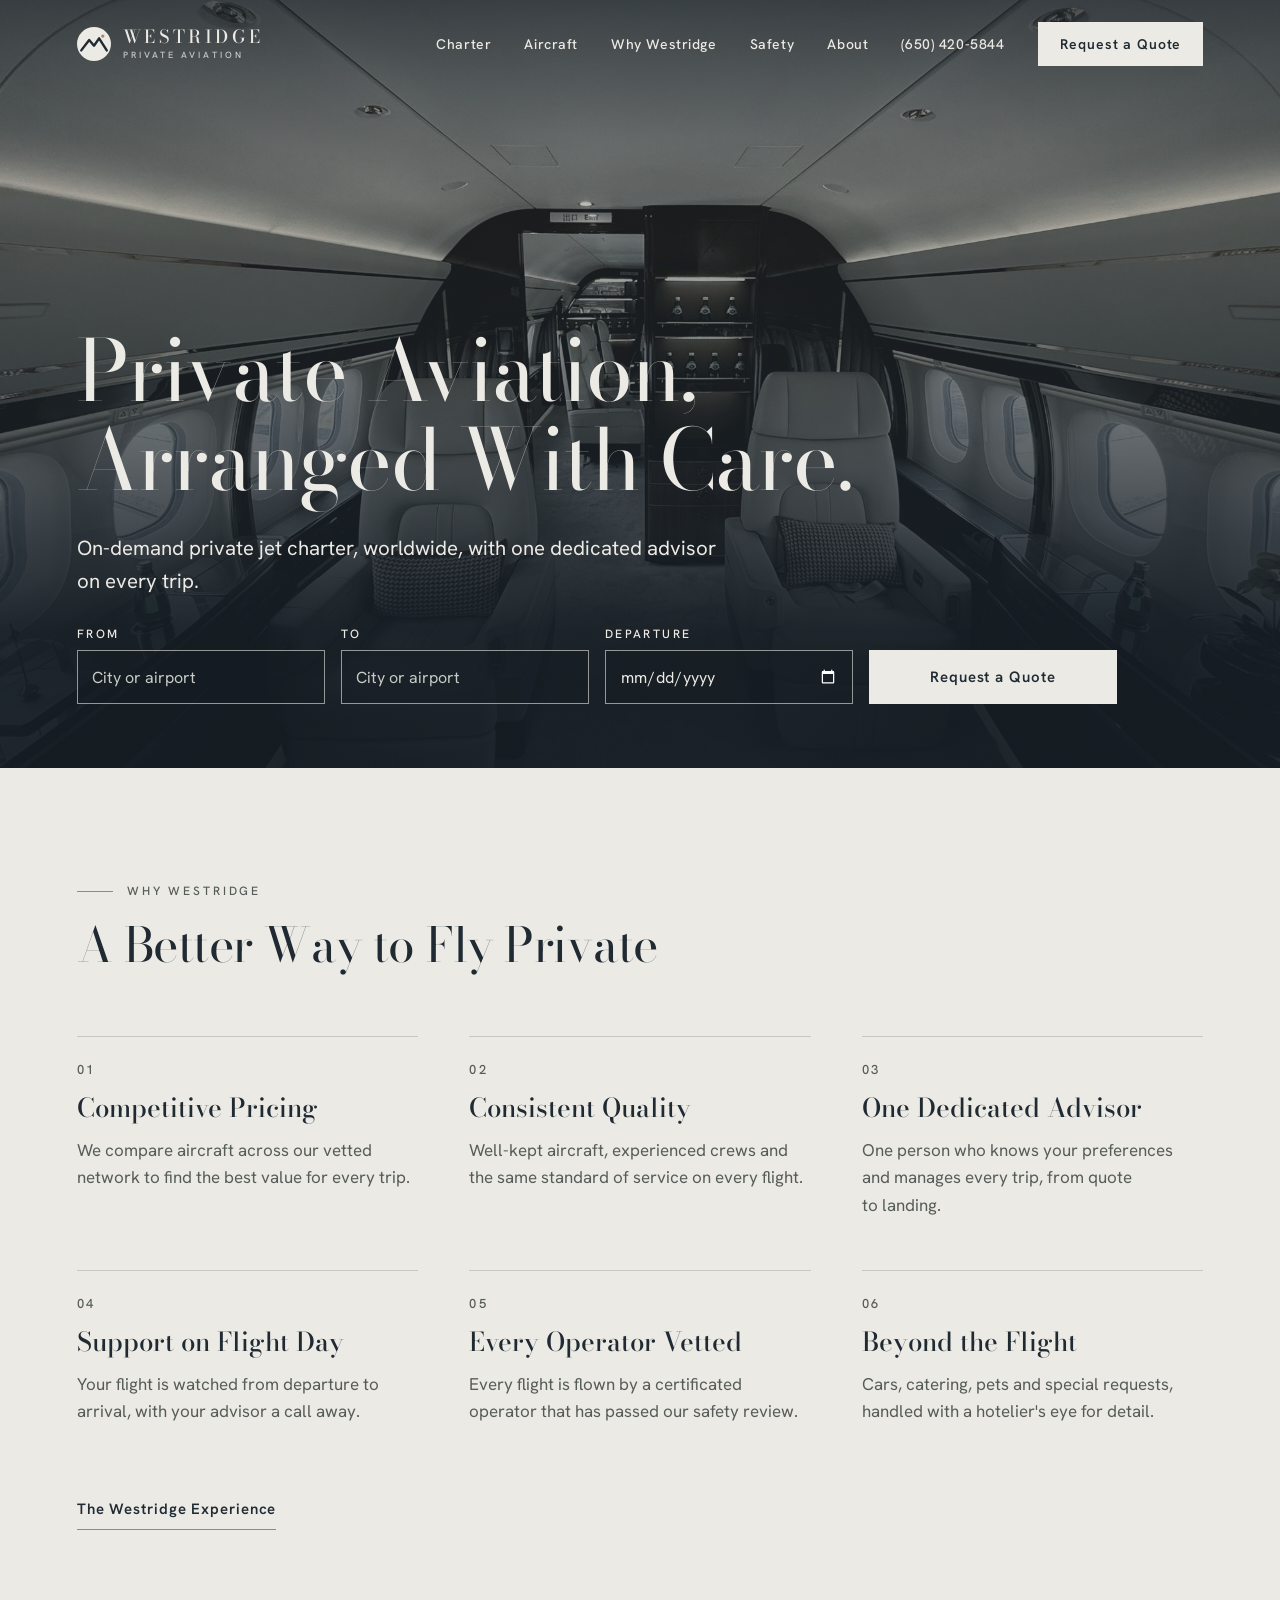
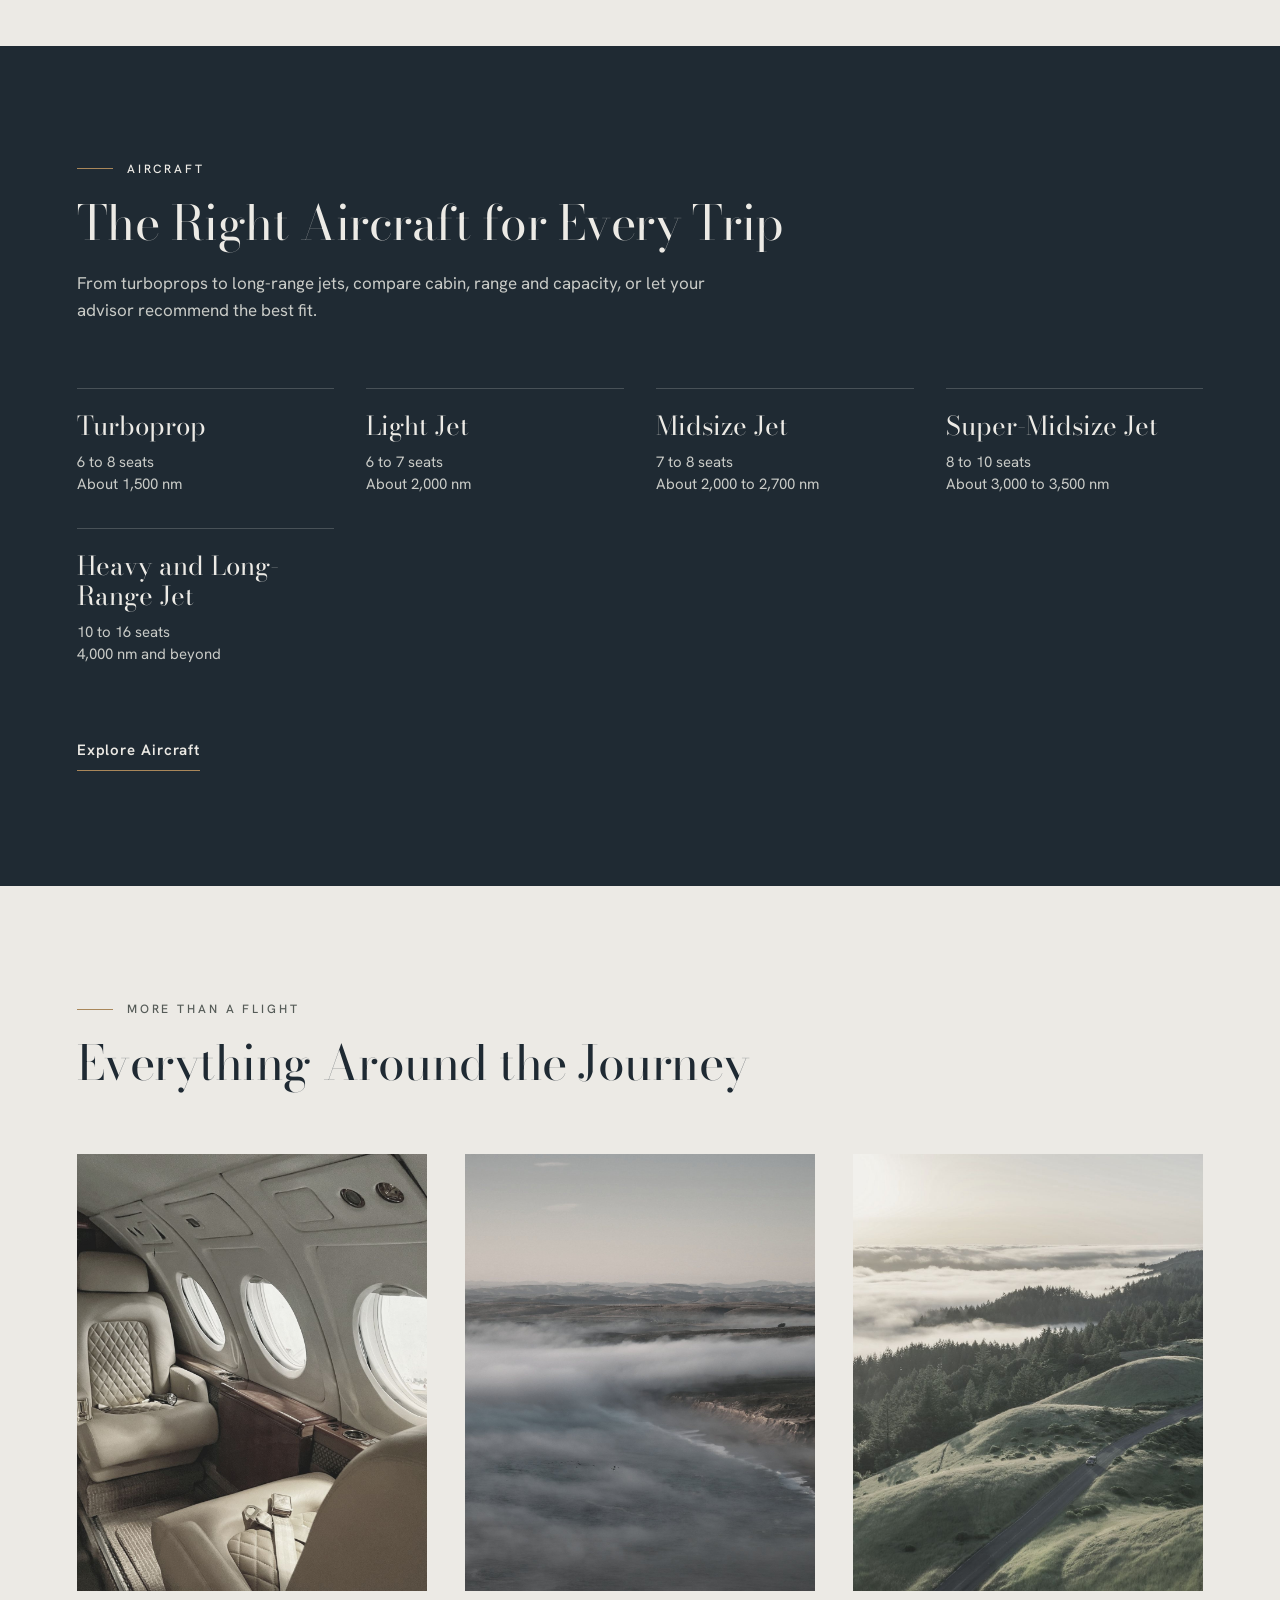
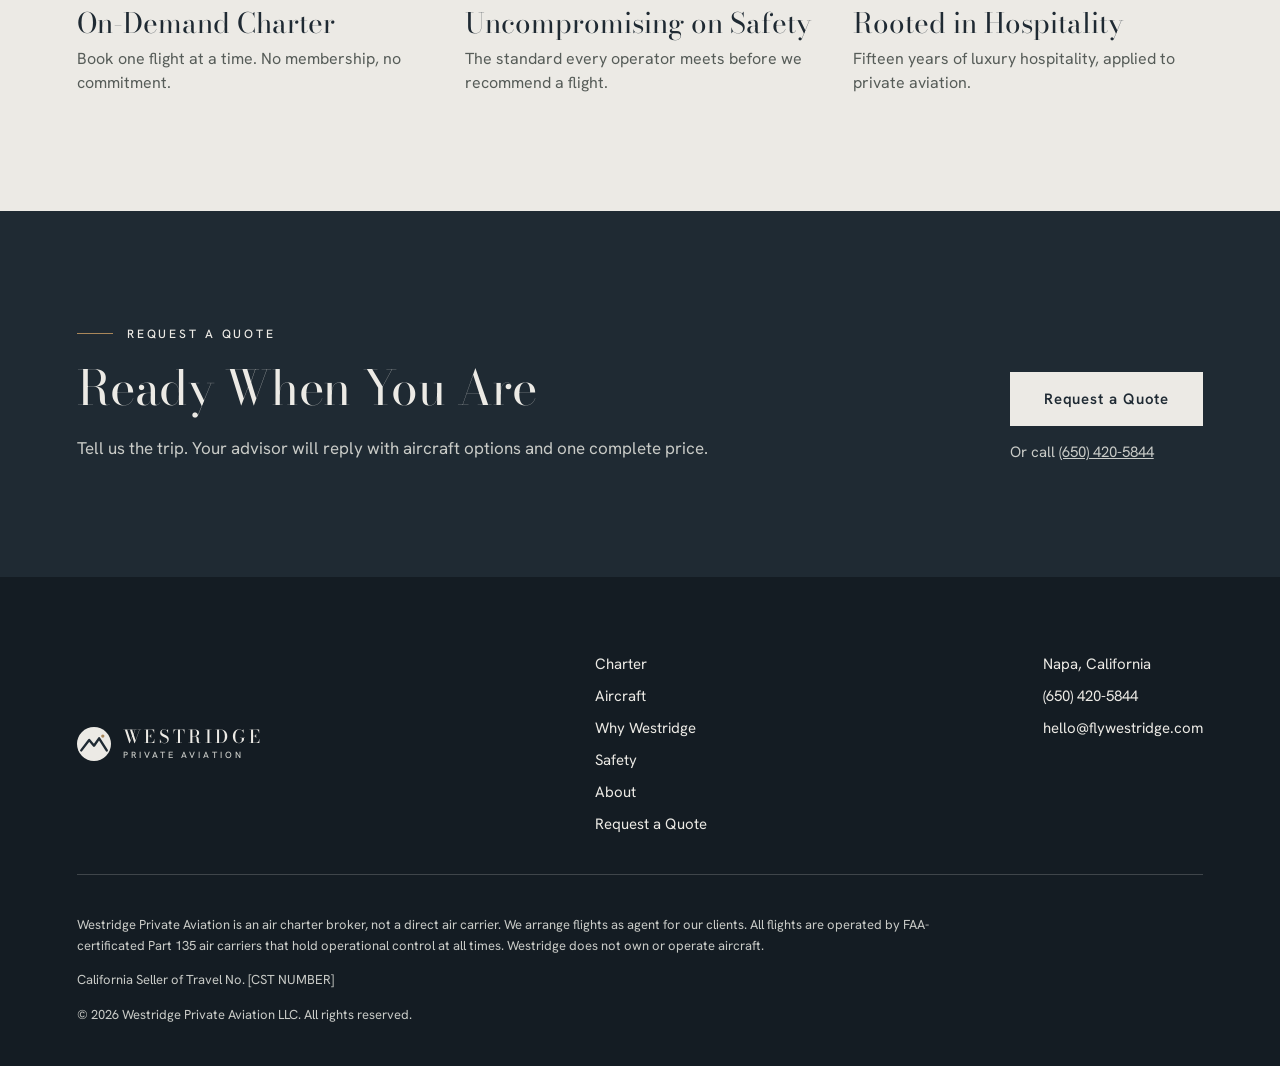
==== commit 317778c4: "Cleanup" ====
--- a/index.html
+++ b/index.html
@@ -34,7 +34,7 @@
 </section>
 <section style="background: #ECEAE5; padding: clamp(64px, 9cqw, 128px) clamp(24px, 6cqw, 96px) clamp(64px, 9cqw, 128px)"><div style="max-width: 1200px; margin: 0 auto; display: flex; flex-direction: column; gap: clamp(36px, 5cqw, 64px)"><div style="display: flex; flex-direction: column; gap: 20px"><div style="display: flex; align-items: center; gap: 14px"><div style="width: 36px; height: 1px; background: #A9875A; flex: none"></div><div style="font-size: 12px; font-weight: 500; letter-spacing: 0.24em; text-transform: uppercase; color: #565C58">Why Westridge</div></div><h2 style="margin: 0; font-family: 'Bodoni Moda', Didot, 'Times New Roman', serif; font-weight: 400; font-size: clamp(30px, 4cqw, 48px); line-height: 1.1; letter-spacing: -0.01em; color: #1F2A33; text-wrap: balance">A Better Way to Fly Private</h2></div><div style="display: grid; grid-template-columns: repeat(auto-fit, minmax(min(300px, 100%), 1fr)); gap: clamp(32px, 4cqw, 56px)"><div style="display: flex; flex-direction: column; gap: 14px; padding-top: 24px; border-top: 1px solid rgba(31,42,51,0.18)"><div style="font-size: 13px; font-weight: 500; letter-spacing: 0.18em; color: #565C58">01</div><h3 style="margin: 0; font-family: 'Bodoni Moda', Didot, 'Times New Roman', serif; font-weight: 500; font-size: 26px; line-height: 1.2; color: #1F2A33">Competitive Pricing</h3><p style="margin: 0; max-width: 460px; font-size: 17px; line-height: 1.6; color: #565C58; text-wrap: pretty">We compare aircraft across our vetted network to find the best value for every trip.</p></div><div style="display: flex; flex-direction: column; gap: 14px; padding-top: 24px; border-top: 1px solid rgba(31,42,51,0.18)"><div style="font-size: 13px; font-weight: 500; letter-spacing: 0.18em; color: #565C58">02</div><h3 style="margin: 0; font-family: 'Bodoni Moda', Didot, 'Times New Roman', serif; font-weight: 500; font-size: 26px; line-height: 1.2; color: #1F2A33">Consistent Quality</h3><p style="margin: 0; max-width: 460px; font-size: 17px; line-height: 1.6; color: #565C58; text-wrap: pretty">Well-kept aircraft, experienced crews and the same standard of service on every flight.</p></div><div style="display: flex; flex-direction: column; gap: 14px; padding-top: 24px; border-top: 1px solid rgba(31,42,51,0.18)"><div style="font-size: 13px; font-weight: 500; letter-spacing: 0.18em; color: #565C58">03</div><h3 style="margin: 0; font-family: 'Bodoni Moda', Didot, 'Times New Roman', serif; font-weight: 500; font-size: 26px; line-height: 1.2; color: #1F2A33">One Dedicated Advisor</h3><p style="margin: 0; max-width: 460px; font-size: 17px; line-height: 1.6; color: #565C58; text-wrap: pretty">One person who knows your preferences and manages every trip, from quote to landing.</p></div><div style="display: flex; flex-direction: column; gap: 14px; padding-top: 24px; border-top: 1px solid rgba(31,42,51,0.18)"><div style="font-size: 13px; font-weight: 500; letter-spacing: 0.18em; color: #565C58">04</div><h3 style="margin: 0; font-family: 'Bodoni Moda', Didot, 'Times New Roman', serif; font-weight: 500; font-size: 26px; line-height: 1.2; color: #1F2A33">Support on Flight Day</h3><p style="margin: 0; max-width: 460px; font-size: 17px; line-height: 1.6; color: #565C58; text-wrap: pretty">Your flight is watched from departure to arrival, with your advisor a call away.</p></div><div style="display: flex; flex-direction: column; gap: 14px; padding-top: 24px; border-top: 1px solid rgba(31,42,51,0.18)"><div style="font-size: 13px; font-weight: 500; letter-spacing: 0.18em; color: #565C58">05</div><h3 style="margin: 0; font-family: 'Bodoni Moda', Didot, 'Times New Roman', serif; font-weight: 500; font-size: 26px; line-height: 1.2; color: #1F2A33">Every Operator Vetted</h3><p style="margin: 0; max-width: 460px; font-size: 17px; line-height: 1.6; color: #565C58; text-wrap: pretty">Every flight is flown by a certificated operator that has passed our safety review.</p></div><div style="display: flex; flex-direction: column; gap: 14px; padding-top: 24px; border-top: 1px solid rgba(31,42,51,0.18)"><div style="font-size: 13px; font-weight: 500; letter-spacing: 0.18em; color: #565C58">06</div><h3 style="margin: 0; font-family: 'Bodoni Moda', Didot, 'Times New Roman', serif; font-weight: 500; font-size: 26px; line-height: 1.2; color: #1F2A33">Beyond the Flight</h3><p style="margin: 0; max-width: 460px; font-size: 17px; line-height: 1.6; color: #565C58; text-wrap: pretty">Cars, catering, pets and special requests, handled with a hotelier's eye for detail.</p></div></div><div><a href="why-westridge.html" style="display: inline-flex; align-items: center; font-size: 15px; font-weight: 600; letter-spacing: 0.06em; color: #1F2A33; text-decoration: none; padding: 10px 0; border-bottom: 1px solid #A9875A">The Westridge Experience</a></div></div></section>
 <section style="background: #1F2A33; padding: clamp(64px, 9cqw, 128px) clamp(24px, 6cqw, 96px) clamp(64px, 9cqw, 128px)"><div style="max-width: 1200px; margin: 0 auto; display: flex; flex-direction: column; gap: clamp(36px, 5cqw, 64px)"><div style="display: flex; flex-direction: column; gap: 20px"><div style="display: flex; align-items: center; gap: 14px"><div style="width: 36px; height: 1px; background: #A9875A; flex: none"></div><div style="font-size: 12px; font-weight: 500; letter-spacing: 0.24em; text-transform: uppercase; color: #ECEAE5">Aircraft</div></div><h2 style="margin: 0; font-family: 'Bodoni Moda', Didot, 'Times New Roman', serif; font-weight: 400; font-size: clamp(30px, 4cqw, 48px); line-height: 1.1; letter-spacing: -0.01em; color: #ECEAE5; text-wrap: balance">The Right Aircraft for Every Trip</h2><p style="margin: 0; max-width: 640px; font-size: 17px; line-height: 1.6; color: #C9CBC7; text-wrap: pretty">From turboprops to long-range jets, compare cabin, range and capacity, or let your advisor recommend the best fit.</p></div><div style="display: grid; grid-template-columns: repeat(auto-fit, minmax(min(200px, 100%), 1fr)); gap: 32px"><a href="aircraft.html" style="display: flex; flex-direction: column; gap: 10px; padding-top: 22px; border-top: 1px solid rgba(236,234,229,0.2); text-decoration: none"><div style="font-family: 'Bodoni Moda', Didot, 'Times New Roman', serif; font-size: 26px; line-height: 1.15; color: #ECEAE5">Turboprop</div><div style="font-size: 15px; line-height: 1.5; color: #C9CBC7">6 to 8 seats<br>About 1,500 nm</div></a><a href="aircraft.html" style="display: flex; flex-direction: column; gap: 10px; padding-top: 22px; border-top: 1px solid rgba(236,234,229,0.2); text-decoration: none"><div style="font-family: 'Bodoni Moda', Didot, 'Times New Roman', serif; font-size: 26px; line-height: 1.15; color: #ECEAE5">Light Jet</div><div style="font-size: 15px; line-height: 1.5; color: #C9CBC7">6 to 7 seats<br>About 2,000 nm</div></a><a href="aircraft.html" style="display: flex; flex-direction: column; gap: 10px; padding-top: 22px; border-top: 1px solid rgba(236,234,229,0.2); text-decoration: none"><div style="font-family: 'Bodoni Moda', Didot, 'Times New Roman', serif; font-size: 26px; line-height: 1.15; color: #ECEAE5">Midsize Jet</div><div style="font-size: 15px; line-height: 1.5; color: #C9CBC7">7 to 8 seats<br>About 2,000 to 2,700 nm</div></a><a href="aircraft.html" style="display: flex; flex-direction: column; gap: 10px; padding-top: 22px; border-top: 1px solid rgba(236,234,229,0.2); text-decoration: none"><div style="font-family: 'Bodoni Moda', Didot, 'Times New Roman', serif; font-size: 26px; line-height: 1.15; color: #ECEAE5">Super-Midsize Jet</div><div style="font-size: 15px; line-height: 1.5; color: #C9CBC7">8 to 10 seats<br>About 3,000 to 3,500 nm</div></a><a href="aircraft.html" style="display: flex; flex-direction: column; gap: 10px; padding-top: 22px; border-top: 1px solid rgba(236,234,229,0.2); text-decoration: none"><div style="font-family: 'Bodoni Moda', Didot, 'Times New Roman', serif; font-size: 26px; line-height: 1.15; color: #ECEAE5">Heavy and Long-Range Jet</div><div style="font-size: 15px; line-height: 1.5; color: #C9CBC7">10 to 16 seats<br>4,000 nm and beyond</div></a></div><div><a href="aircraft.html" style="display: inline-flex; align-items: center; font-size: 15px; font-weight: 600; letter-spacing: 0.06em; color: #ECEAE5; text-decoration: none; padding: 10px 0; border-bottom: 1px solid #A9875A">Explore Aircraft</a></div></div></section>
-<section style="background: #ECEAE5; padding: clamp(64px, 9cqw, 128px) clamp(24px, 6cqw, 96px) clamp(64px, 9cqw, 128px)"><div style="max-width: 1200px; margin: 0 auto; display: flex; flex-direction: column; gap: clamp(36px, 5cqw, 64px)"><div style="display: flex; flex-direction: column; gap: 20px"><div style="display: flex; align-items: center; gap: 14px"><div style="width: 36px; height: 1px; background: #A9875A; flex: none"></div><div style="font-size: 12px; font-weight: 500; letter-spacing: 0.24em; text-transform: uppercase; color: #565C58">More Than a Flight</div></div><h2 style="margin: 0; font-family: 'Bodoni Moda', Didot, 'Times New Roman', serif; font-weight: 400; font-size: clamp(30px, 4cqw, 48px); line-height: 1.1; letter-spacing: -0.01em; color: #1F2A33; text-wrap: balance">Everything Around the Journey</h2></div><div style="display: grid; grid-template-columns: repeat(auto-fit, minmax(min(300px, 100%), 1fr)); gap: clamp(40px, 5cqw, 64px) clamp(24px, 3cqw, 40px)"><a href="on-demand-charter.html" style="display: flex; flex-direction: column; gap: 16px; text-decoration: none"><img loading="lazy" decoding="async" src="assets/img/j-cabin.jpg" alt="A private jet cabin with cream leather seats" style="display: block; width: 100%; aspect-ratio: 4 / 5;  object-fit: cover; object-position: 50% 60%"><div style="display: flex; flex-direction: column; gap: 8px"><div style="font-family: 'Bodoni Moda', Didot, 'Times New Roman', serif; font-size: 28px; line-height: 1.15; color: #1F2A33">On-Demand Charter</div><div style="font-size: 16px; line-height: 1.5; color: #565C58">Book one flight at a time. No membership, no commitment.</div></div></a><a href="safety.html" style="display: flex; flex-direction: column; gap: 16px; text-decoration: none"><img loading="lazy" decoding="async" src="assets/img/a-coast.jpg" alt="A coastline in low light" style="display: block; width: 100%; aspect-ratio: 4 / 5;  object-fit: cover; object-position: 60% 55%"><div style="display: flex; flex-direction: column; gap: 8px"><div style="font-family: 'Bodoni Moda', Didot, 'Times New Roman', serif; font-size: 28px; line-height: 1.15; color: #1F2A33">Uncompromising on Safety</div><div style="font-size: 16px; line-height: 1.5; color: #565C58">The standard every operator meets before we recommend a flight.</div></div></a><a href="about.html" style="display: flex; flex-direction: column; gap: 16px; text-decoration: none"><img loading="lazy" decoding="async" src="assets/img/a-hills.jpg" alt="A road over green hills above the fog" style="display: block; width: 100%; aspect-ratio: 4 / 5;  object-fit: cover; object-position: 60% 50%"><div style="display: flex; flex-direction: column; gap: 8px"><div style="font-family: 'Bodoni Moda', Didot, 'Times New Roman', serif; font-size: 28px; line-height: 1.15; color: #1F2A33">Rooted in Hospitality</div><div style="font-size: 16px; line-height: 1.5; color: #565C58">Fifteen years of luxury hospitality, applied to private aviation.</div></div></a></div></div></section>
+<section style="background: #ECEAE5; padding: clamp(64px, 9cqw, 128px) clamp(24px, 6cqw, 96px) clamp(64px, 9cqw, 128px)"><div style="max-width: 1200px; margin: 0 auto; display: flex; flex-direction: column; gap: clamp(36px, 5cqw, 64px)"><div style="display: flex; flex-direction: column; gap: 20px"><div style="display: flex; align-items: center; gap: 14px"><div style="width: 36px; height: 1px; background: #A9875A; flex: none"></div><div style="font-size: 12px; font-weight: 500; letter-spacing: 0.24em; text-transform: uppercase; color: #565C58">More Than a Flight</div></div><h2 style="margin: 0; font-family: 'Bodoni Moda', Didot, 'Times New Roman', serif; font-weight: 400; font-size: clamp(30px, 4cqw, 48px); line-height: 1.1; letter-spacing: -0.01em; color: #1F2A33; text-wrap: balance">Everything Around the Journey</h2></div><div style="display: grid; grid-template-columns: repeat(auto-fit, minmax(min(300px, 100%), 1fr)); gap: clamp(40px, 5cqw, 64px) clamp(24px, 3cqw, 40px)"><a href="on-demand-charter.html" style="display: flex; flex-direction: column; gap: 16px; text-decoration: none"><img loading="lazy" decoding="async" src="assets/img/j-quilt.jpg" alt="Quilted leather seats beside the windows of a private jet" style="display: block; width: 100%; aspect-ratio: 4 / 5;  object-fit: cover; object-position: 50% 60%"><div style="display: flex; flex-direction: column; gap: 8px"><div style="font-family: 'Bodoni Moda', Didot, 'Times New Roman', serif; font-size: 28px; line-height: 1.15; color: #1F2A33">On-Demand Charter</div><div style="font-size: 16px; line-height: 1.5; color: #565C58">Book one flight at a time. No membership, no commitment.</div></div></a><a href="safety.html" style="display: flex; flex-direction: column; gap: 16px; text-decoration: none"><img loading="lazy" decoding="async" src="assets/img/a-ridge.jpg" alt="Fog moving over a coastline at dusk" style="display: block; width: 100%; aspect-ratio: 4 / 5;  object-fit: cover; object-position: 60% 55%"><div style="display: flex; flex-direction: column; gap: 8px"><div style="font-family: 'Bodoni Moda', Didot, 'Times New Roman', serif; font-size: 28px; line-height: 1.15; color: #1F2A33">Uncompromising on Safety</div><div style="font-size: 16px; line-height: 1.5; color: #565C58">The standard every operator meets before we recommend a flight.</div></div></a><a href="about.html" style="display: flex; flex-direction: column; gap: 16px; text-decoration: none"><img loading="lazy" decoding="async" src="assets/img/a-hills.jpg" alt="A road over green hills above the fog" style="display: block; width: 100%; aspect-ratio: 4 / 5;  object-fit: cover; object-position: 60% 50%"><div style="display: flex; flex-direction: column; gap: 8px"><div style="font-family: 'Bodoni Moda', Didot, 'Times New Roman', serif; font-size: 28px; line-height: 1.15; color: #1F2A33">Rooted in Hospitality</div><div style="font-size: 16px; line-height: 1.5; color: #565C58">Fifteen years of luxury hospitality, applied to private aviation.</div></div></a></div></div></section>
 <section style="background: #1F2A33; padding: clamp(64px, 9cqw, 120px) clamp(24px, 6cqw, 96px)">
 <div style="max-width: 1200px; margin: 0 auto; display: flex; flex-wrap: wrap; align-items: flex-end; justify-content: space-between; gap: 36px">
 <div style="display: flex; flex-direction: column; gap: 20px; flex: 1 1 420px; min-width: 0"><div style="display: flex; align-items: center; gap: 14px"><div style="width: 36px; height: 1px; background: #A9875A; flex: none"></div><div style="font-size: 12px; font-weight: 500; letter-spacing: 0.24em; text-transform: uppercase; color: #ECEAE5">Request a Quote</div></div><h2 style="margin: 0; font-family: 'Bodoni Moda', Didot, 'Times New Roman', serif; font-weight: 400; font-size: clamp(30px, 4cqw, 48px); line-height: 1.1; letter-spacing: -0.01em; color: #ECEAE5; text-wrap: balance">Ready When You Are</h2><p style="margin: 0; max-width: 640px; font-size: 17px; line-height: 1.6; color: #C9CBC7; text-wrap: pretty">Tell us the trip. Your advisor will reply with aircraft options and one complete price.</p></div>
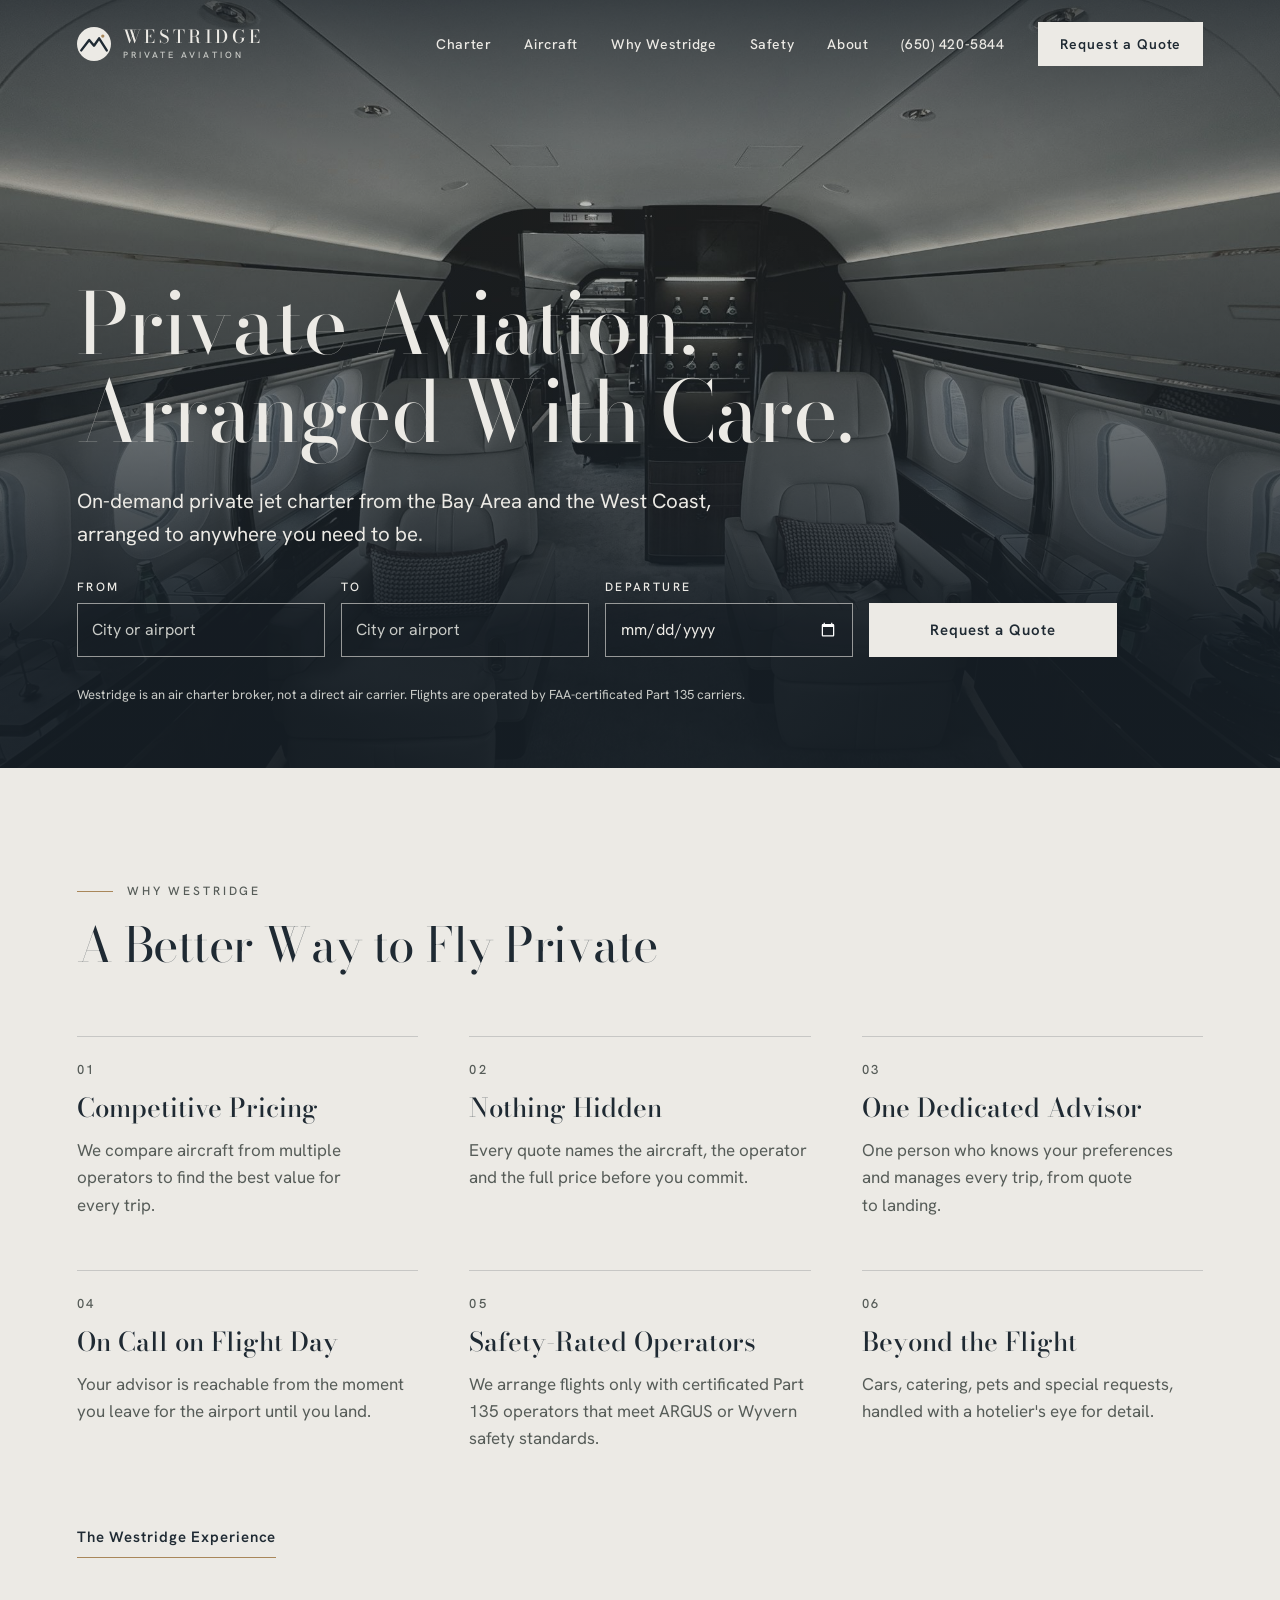
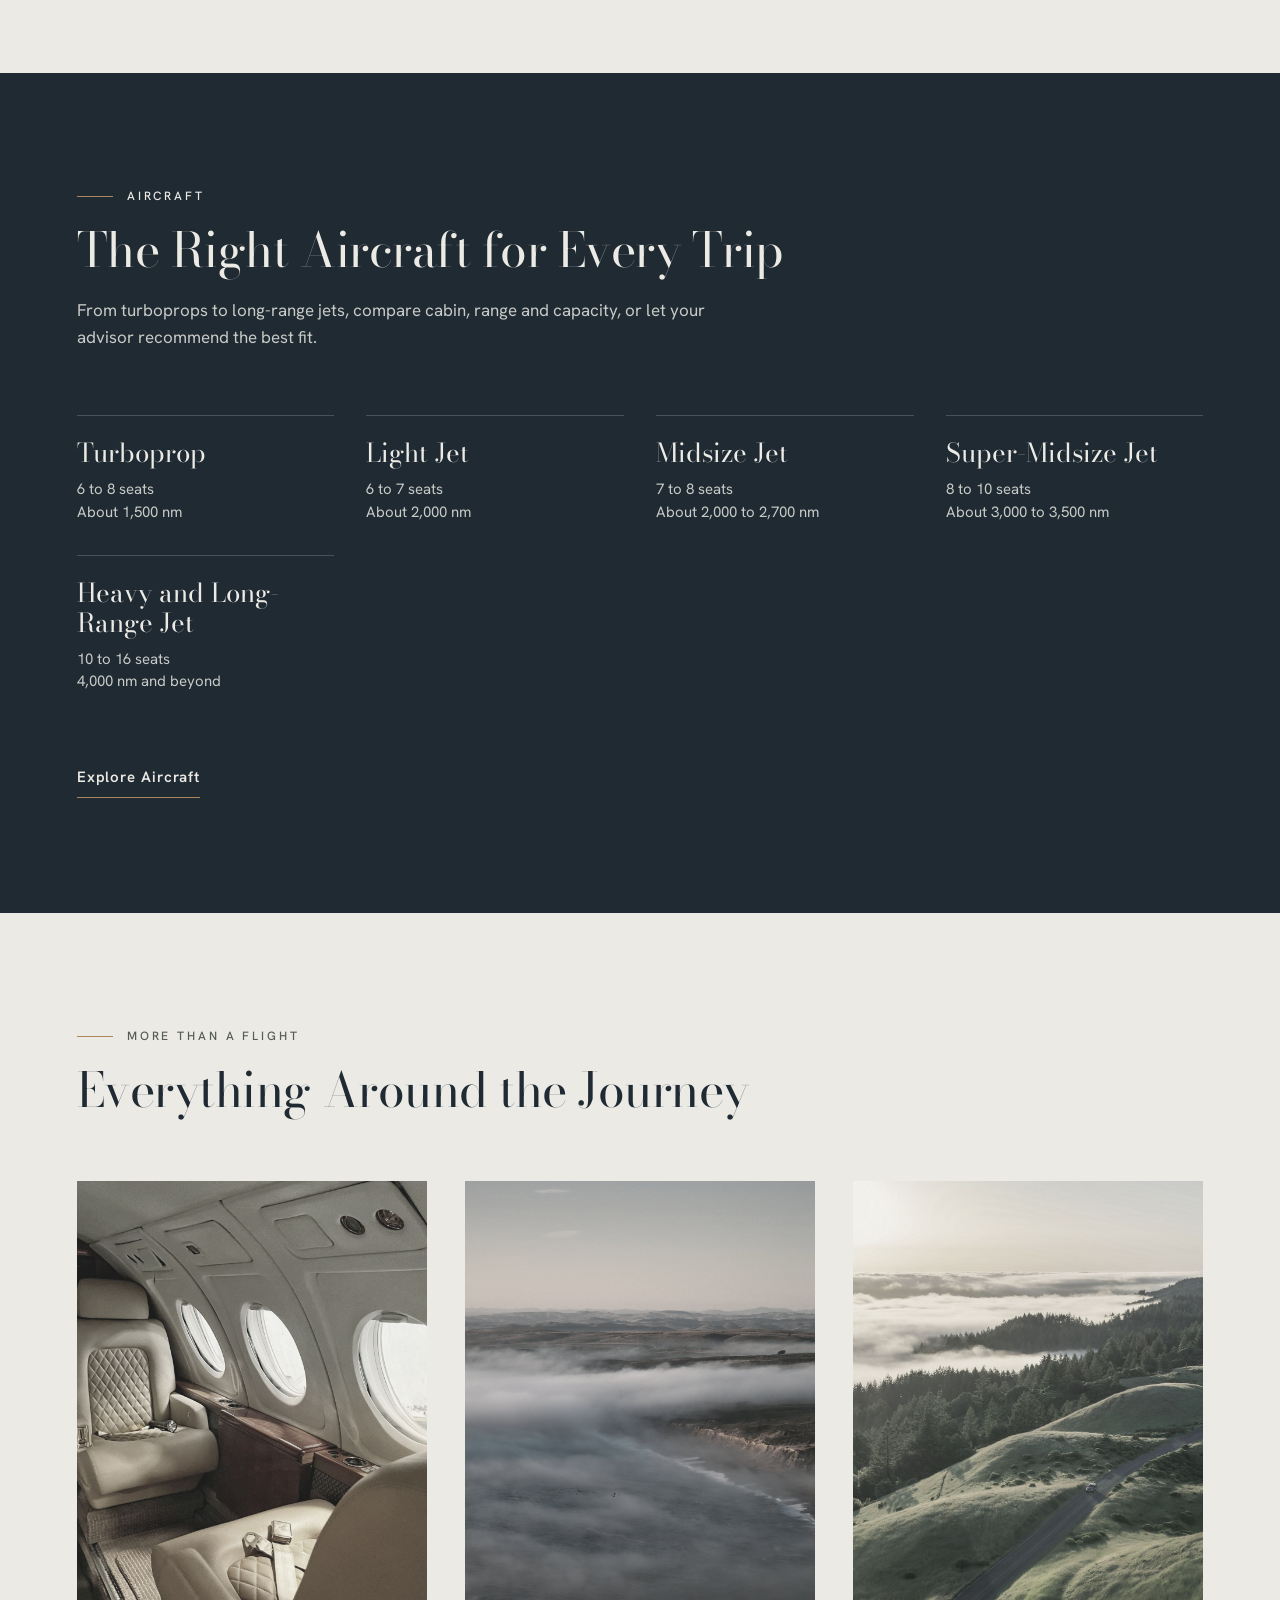
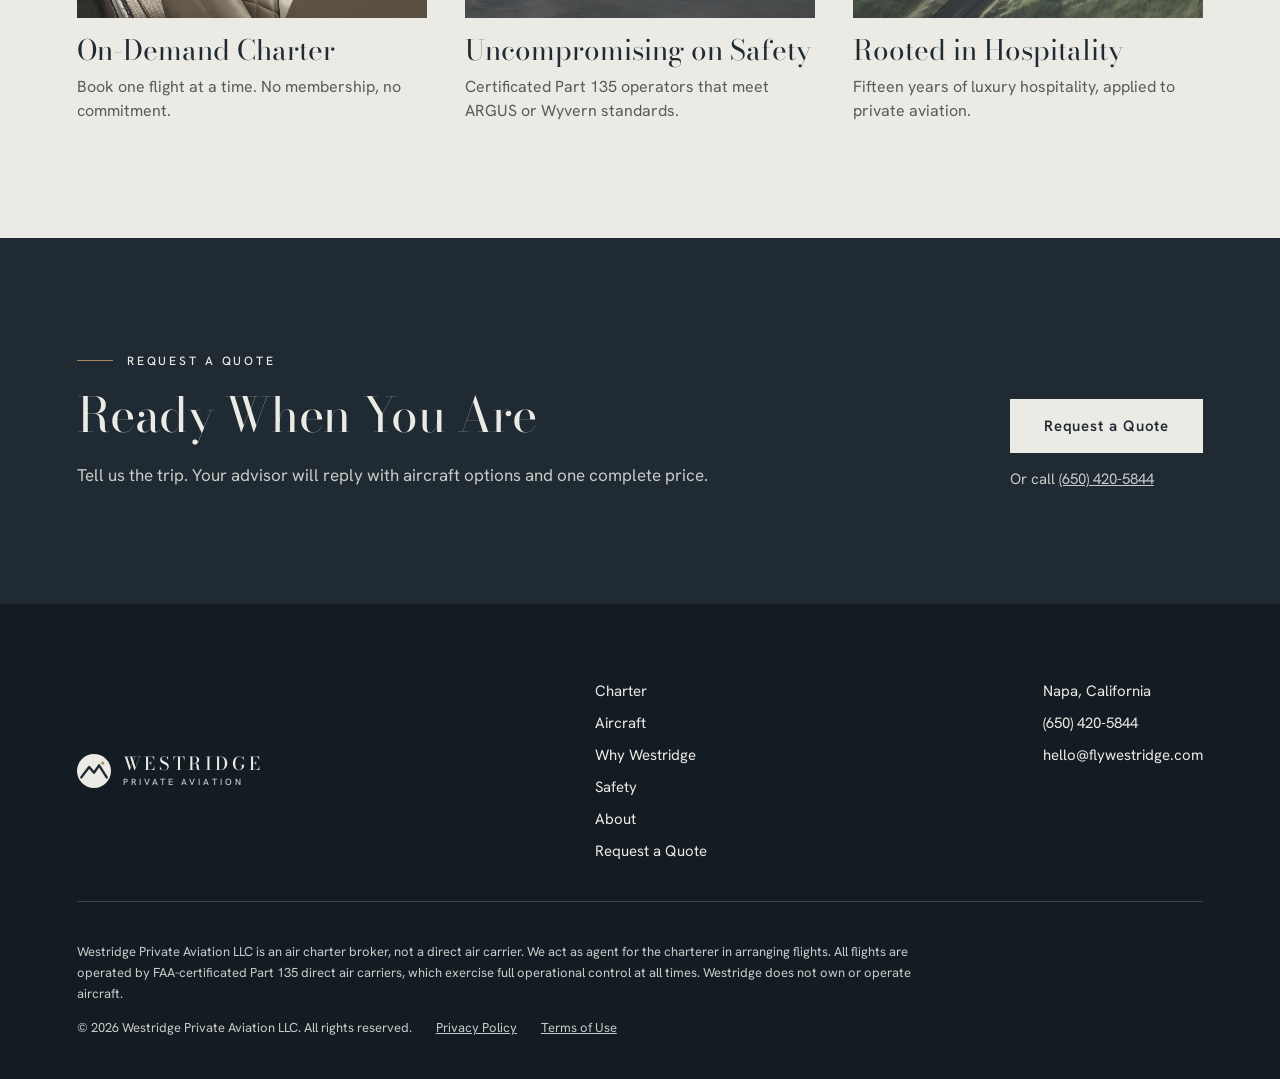
==== commit 06574e3c: "Updates" ====
--- a/index.html
+++ b/index.html
@@ -4,7 +4,7 @@
 <meta charset="utf-8">
 <meta name="viewport" content="width=device-width, initial-scale=1">
 <title>Westridge Private Aviation | Private Jet Charter</title>
-<meta name="description" content="Private aviation, arranged with care. On-demand private jet charter on vetted Part 135 operators, planned by one dedicated advisor.">
+<meta name="description" content="Private aviation, arranged with care. On-demand private jet charter from the Bay Area and the West Coast, arranged by one dedicated advisor.">
 <link rel="icon" href="assets/favicon.svg" type="image/svg+xml">
 <link rel="preconnect" href="https://fonts.googleapis.com">
 <link rel="preconnect" href="https://fonts.gstatic.com" crossorigin>
@@ -28,13 +28,14 @@
 <div style="position: absolute; left: 0; top: 0; width: 100%; height: 100%; background: linear-gradient(180deg, rgba(20,28,35,0.72) 0%, rgba(20,28,35,0.25) 26%, rgba(20,28,35,0.5) 46%, rgba(20,28,35,0.94) 82%)"></div>
 <div style="position: relative; padding: 140px clamp(24px, 6cqw, 96px) clamp(40px, 5cqw, 64px)"><div style="max-width: 1200px; margin: 0 auto; display: flex; flex-direction: column; align-items: flex-start; gap: clamp(20px, 2.2cqw, 28px)">
 <h1 style="margin: 0; font-family: 'Bodoni Moda', Didot, 'Times New Roman', serif; font-weight: 400; font-size: clamp(38px, 6.6cqw, 96px); line-height: 1.05; letter-spacing: -0.012em; color: #ECEAE5; text-wrap: balance">Private Aviation, Arranged With Care.</h1>
-<p style="margin: 0; max-width: 640px; font-size: clamp(18px, 1.6cqw, 21px); line-height: 1.6; color: #ECEAE5; text-wrap: pretty">On-demand private jet charter, worldwide, with one dedicated advisor on every trip.</p>
+<p style="margin: 0; max-width: 640px; font-size: clamp(18px, 1.6cqw, 21px); line-height: 1.6; color: #ECEAE5; text-wrap: pretty">On-demand private jet charter from the Bay Area and the West Coast, arranged to anywhere you need to be.</p>
 <div style="width: 100%; max-width: 1040px; display: grid; grid-template-columns: repeat(auto-fit, minmax(min(200px, 100%), 1fr)); gap: 16px; align-items: end"><div style="display: flex; flex-direction: column; gap: 8px"><label for="q-from" style="font-size: 12px; font-weight: 500; letter-spacing: 0.2em; text-transform: uppercase; color: #ECEAE5">From</label><input class="w-dark" id="q-from" type="text" placeholder="City or airport" style="box-sizing: border-box; width: 100%; height: 54px; padding: 0 14px; border: 1px solid rgba(236,234,229,0.6); border-radius: 0; background: rgba(20,28,35,0.45); font-family: 'Hanken Grotesk', 'Helvetica Neue', Arial, sans-serif; font-size: 16px; color: #ECEAE5; color-scheme: dark"></div><div style="display: flex; flex-direction: column; gap: 8px"><label for="q-to" style="font-size: 12px; font-weight: 500; letter-spacing: 0.2em; text-transform: uppercase; color: #ECEAE5">To</label><input class="w-dark" id="q-to" type="text" placeholder="City or airport" style="box-sizing: border-box; width: 100%; height: 54px; padding: 0 14px; border: 1px solid rgba(236,234,229,0.6); border-radius: 0; background: rgba(20,28,35,0.45); font-family: 'Hanken Grotesk', 'Helvetica Neue', Arial, sans-serif; font-size: 16px; color: #ECEAE5; color-scheme: dark"></div><div style="display: flex; flex-direction: column; gap: 8px"><label for="q-date" style="font-size: 12px; font-weight: 500; letter-spacing: 0.2em; text-transform: uppercase; color: #ECEAE5">Departure</label><input class="w-dark" id="q-date" type="date"  style="box-sizing: border-box; width: 100%; height: 54px; padding: 0 14px; border: 1px solid rgba(236,234,229,0.6); border-radius: 0; background: rgba(20,28,35,0.45); font-family: 'Hanken Grotesk', 'Helvetica Neue', Arial, sans-serif; font-size: 16px; color: #ECEAE5; color-scheme: dark"></div><a id="q-go" href="request-a-quote.html" style="display: flex; align-items: center; justify-content: center; box-sizing: border-box; height: 54px; padding: 0 24px; background: #ECEAE5; color: #1F2A33; font-size: 15px; font-weight: 600; letter-spacing: 0.06em; text-decoration: none">Request a Quote</a></div>
+<p style="margin: 0; max-width: 760px; font-size: 13px; line-height: 1.5; color: #C9CBC7">Westridge is an air charter broker, not a direct air carrier. Flights are operated by FAA-certificated Part 135 carriers.</p>
 </div></div>
 </section>
-<section style="background: #ECEAE5; padding: clamp(64px, 9cqw, 128px) clamp(24px, 6cqw, 96px) clamp(64px, 9cqw, 128px)"><div style="max-width: 1200px; margin: 0 auto; display: flex; flex-direction: column; gap: clamp(36px, 5cqw, 64px)"><div style="display: flex; flex-direction: column; gap: 20px"><div style="display: flex; align-items: center; gap: 14px"><div style="width: 36px; height: 1px; background: #A9875A; flex: none"></div><div style="font-size: 12px; font-weight: 500; letter-spacing: 0.24em; text-transform: uppercase; color: #565C58">Why Westridge</div></div><h2 style="margin: 0; font-family: 'Bodoni Moda', Didot, 'Times New Roman', serif; font-weight: 400; font-size: clamp(30px, 4cqw, 48px); line-height: 1.1; letter-spacing: -0.01em; color: #1F2A33; text-wrap: balance">A Better Way to Fly Private</h2></div><div style="display: grid; grid-template-columns: repeat(auto-fit, minmax(min(300px, 100%), 1fr)); gap: clamp(32px, 4cqw, 56px)"><div style="display: flex; flex-direction: column; gap: 14px; padding-top: 24px; border-top: 1px solid rgba(31,42,51,0.18)"><div style="font-size: 13px; font-weight: 500; letter-spacing: 0.18em; color: #565C58">01</div><h3 style="margin: 0; font-family: 'Bodoni Moda', Didot, 'Times New Roman', serif; font-weight: 500; font-size: 26px; line-height: 1.2; color: #1F2A33">Competitive Pricing</h3><p style="margin: 0; max-width: 460px; font-size: 17px; line-height: 1.6; color: #565C58; text-wrap: pretty">We compare aircraft across our vetted network to find the best value for every trip.</p></div><div style="display: flex; flex-direction: column; gap: 14px; padding-top: 24px; border-top: 1px solid rgba(31,42,51,0.18)"><div style="font-size: 13px; font-weight: 500; letter-spacing: 0.18em; color: #565C58">02</div><h3 style="margin: 0; font-family: 'Bodoni Moda', Didot, 'Times New Roman', serif; font-weight: 500; font-size: 26px; line-height: 1.2; color: #1F2A33">Consistent Quality</h3><p style="margin: 0; max-width: 460px; font-size: 17px; line-height: 1.6; color: #565C58; text-wrap: pretty">Well-kept aircraft, experienced crews and the same standard of service on every flight.</p></div><div style="display: flex; flex-direction: column; gap: 14px; padding-top: 24px; border-top: 1px solid rgba(31,42,51,0.18)"><div style="font-size: 13px; font-weight: 500; letter-spacing: 0.18em; color: #565C58">03</div><h3 style="margin: 0; font-family: 'Bodoni Moda', Didot, 'Times New Roman', serif; font-weight: 500; font-size: 26px; line-height: 1.2; color: #1F2A33">One Dedicated Advisor</h3><p style="margin: 0; max-width: 460px; font-size: 17px; line-height: 1.6; color: #565C58; text-wrap: pretty">One person who knows your preferences and manages every trip, from quote to landing.</p></div><div style="display: flex; flex-direction: column; gap: 14px; padding-top: 24px; border-top: 1px solid rgba(31,42,51,0.18)"><div style="font-size: 13px; font-weight: 500; letter-spacing: 0.18em; color: #565C58">04</div><h3 style="margin: 0; font-family: 'Bodoni Moda', Didot, 'Times New Roman', serif; font-weight: 500; font-size: 26px; line-height: 1.2; color: #1F2A33">Support on Flight Day</h3><p style="margin: 0; max-width: 460px; font-size: 17px; line-height: 1.6; color: #565C58; text-wrap: pretty">Your flight is watched from departure to arrival, with your advisor a call away.</p></div><div style="display: flex; flex-direction: column; gap: 14px; padding-top: 24px; border-top: 1px solid rgba(31,42,51,0.18)"><div style="font-size: 13px; font-weight: 500; letter-spacing: 0.18em; color: #565C58">05</div><h3 style="margin: 0; font-family: 'Bodoni Moda', Didot, 'Times New Roman', serif; font-weight: 500; font-size: 26px; line-height: 1.2; color: #1F2A33">Every Operator Vetted</h3><p style="margin: 0; max-width: 460px; font-size: 17px; line-height: 1.6; color: #565C58; text-wrap: pretty">Every flight is flown by a certificated operator that has passed our safety review.</p></div><div style="display: flex; flex-direction: column; gap: 14px; padding-top: 24px; border-top: 1px solid rgba(31,42,51,0.18)"><div style="font-size: 13px; font-weight: 500; letter-spacing: 0.18em; color: #565C58">06</div><h3 style="margin: 0; font-family: 'Bodoni Moda', Didot, 'Times New Roman', serif; font-weight: 500; font-size: 26px; line-height: 1.2; color: #1F2A33">Beyond the Flight</h3><p style="margin: 0; max-width: 460px; font-size: 17px; line-height: 1.6; color: #565C58; text-wrap: pretty">Cars, catering, pets and special requests, handled with a hotelier's eye for detail.</p></div></div><div><a href="why-westridge.html" style="display: inline-flex; align-items: center; font-size: 15px; font-weight: 600; letter-spacing: 0.06em; color: #1F2A33; text-decoration: none; padding: 10px 0; border-bottom: 1px solid #A9875A">The Westridge Experience</a></div></div></section>
+<section style="background: #ECEAE5; padding: clamp(64px, 9cqw, 128px) clamp(24px, 6cqw, 96px) clamp(64px, 9cqw, 128px)"><div style="max-width: 1200px; margin: 0 auto; display: flex; flex-direction: column; gap: clamp(36px, 5cqw, 64px)"><div style="display: flex; flex-direction: column; gap: 20px"><div style="display: flex; align-items: center; gap: 14px"><div style="width: 36px; height: 1px; background: #A9875A; flex: none"></div><div style="font-size: 12px; font-weight: 500; letter-spacing: 0.24em; text-transform: uppercase; color: #565C58">Why Westridge</div></div><h2 style="margin: 0; font-family: 'Bodoni Moda', Didot, 'Times New Roman', serif; font-weight: 400; font-size: clamp(30px, 4cqw, 48px); line-height: 1.1; letter-spacing: -0.01em; color: #1F2A33; text-wrap: balance">A Better Way to Fly Private</h2></div><div style="display: grid; grid-template-columns: repeat(auto-fit, minmax(min(300px, 100%), 1fr)); gap: clamp(32px, 4cqw, 56px)"><div style="display: flex; flex-direction: column; gap: 14px; padding-top: 24px; border-top: 1px solid rgba(31,42,51,0.18)"><div style="font-size: 13px; font-weight: 500; letter-spacing: 0.18em; color: #565C58">01</div><h3 style="margin: 0; font-family: 'Bodoni Moda', Didot, 'Times New Roman', serif; font-weight: 500; font-size: 26px; line-height: 1.2; color: #1F2A33">Competitive Pricing</h3><p style="margin: 0; max-width: 460px; font-size: 17px; line-height: 1.6; color: #565C58; text-wrap: pretty">We compare aircraft from multiple operators to find the best value for every trip.</p></div><div style="display: flex; flex-direction: column; gap: 14px; padding-top: 24px; border-top: 1px solid rgba(31,42,51,0.18)"><div style="font-size: 13px; font-weight: 500; letter-spacing: 0.18em; color: #565C58">02</div><h3 style="margin: 0; font-family: 'Bodoni Moda', Didot, 'Times New Roman', serif; font-weight: 500; font-size: 26px; line-height: 1.2; color: #1F2A33">Nothing Hidden</h3><p style="margin: 0; max-width: 460px; font-size: 17px; line-height: 1.6; color: #565C58; text-wrap: pretty">Every quote names the aircraft, the operator and the full price before you commit.</p></div><div style="display: flex; flex-direction: column; gap: 14px; padding-top: 24px; border-top: 1px solid rgba(31,42,51,0.18)"><div style="font-size: 13px; font-weight: 500; letter-spacing: 0.18em; color: #565C58">03</div><h3 style="margin: 0; font-family: 'Bodoni Moda', Didot, 'Times New Roman', serif; font-weight: 500; font-size: 26px; line-height: 1.2; color: #1F2A33">One Dedicated Advisor</h3><p style="margin: 0; max-width: 460px; font-size: 17px; line-height: 1.6; color: #565C58; text-wrap: pretty">One person who knows your preferences and manages every trip, from quote to landing.</p></div><div style="display: flex; flex-direction: column; gap: 14px; padding-top: 24px; border-top: 1px solid rgba(31,42,51,0.18)"><div style="font-size: 13px; font-weight: 500; letter-spacing: 0.18em; color: #565C58">04</div><h3 style="margin: 0; font-family: 'Bodoni Moda', Didot, 'Times New Roman', serif; font-weight: 500; font-size: 26px; line-height: 1.2; color: #1F2A33">On Call on Flight Day</h3><p style="margin: 0; max-width: 460px; font-size: 17px; line-height: 1.6; color: #565C58; text-wrap: pretty">Your advisor is reachable from the moment you leave for the airport until you land.</p></div><div style="display: flex; flex-direction: column; gap: 14px; padding-top: 24px; border-top: 1px solid rgba(31,42,51,0.18)"><div style="font-size: 13px; font-weight: 500; letter-spacing: 0.18em; color: #565C58">05</div><h3 style="margin: 0; font-family: 'Bodoni Moda', Didot, 'Times New Roman', serif; font-weight: 500; font-size: 26px; line-height: 1.2; color: #1F2A33">Safety-Rated Operators</h3><p style="margin: 0; max-width: 460px; font-size: 17px; line-height: 1.6; color: #565C58; text-wrap: pretty">We arrange flights only with certificated Part 135 operators that meet ARGUS or Wyvern safety standards.</p></div><div style="display: flex; flex-direction: column; gap: 14px; padding-top: 24px; border-top: 1px solid rgba(31,42,51,0.18)"><div style="font-size: 13px; font-weight: 500; letter-spacing: 0.18em; color: #565C58">06</div><h3 style="margin: 0; font-family: 'Bodoni Moda', Didot, 'Times New Roman', serif; font-weight: 500; font-size: 26px; line-height: 1.2; color: #1F2A33">Beyond the Flight</h3><p style="margin: 0; max-width: 460px; font-size: 17px; line-height: 1.6; color: #565C58; text-wrap: pretty">Cars, catering, pets and special requests, handled with a hotelier's eye for detail.</p></div></div><div><a href="why-westridge.html" style="display: inline-flex; align-items: center; font-size: 15px; font-weight: 600; letter-spacing: 0.06em; color: #1F2A33; text-decoration: none; padding: 10px 0; border-bottom: 1px solid #A9875A">The Westridge Experience</a></div></div></section>
 <section style="background: #1F2A33; padding: clamp(64px, 9cqw, 128px) clamp(24px, 6cqw, 96px) clamp(64px, 9cqw, 128px)"><div style="max-width: 1200px; margin: 0 auto; display: flex; flex-direction: column; gap: clamp(36px, 5cqw, 64px)"><div style="display: flex; flex-direction: column; gap: 20px"><div style="display: flex; align-items: center; gap: 14px"><div style="width: 36px; height: 1px; background: #A9875A; flex: none"></div><div style="font-size: 12px; font-weight: 500; letter-spacing: 0.24em; text-transform: uppercase; color: #ECEAE5">Aircraft</div></div><h2 style="margin: 0; font-family: 'Bodoni Moda', Didot, 'Times New Roman', serif; font-weight: 400; font-size: clamp(30px, 4cqw, 48px); line-height: 1.1; letter-spacing: -0.01em; color: #ECEAE5; text-wrap: balance">The Right Aircraft for Every Trip</h2><p style="margin: 0; max-width: 640px; font-size: 17px; line-height: 1.6; color: #C9CBC7; text-wrap: pretty">From turboprops to long-range jets, compare cabin, range and capacity, or let your advisor recommend the best fit.</p></div><div style="display: grid; grid-template-columns: repeat(auto-fit, minmax(min(200px, 100%), 1fr)); gap: 32px"><a href="aircraft.html" style="display: flex; flex-direction: column; gap: 10px; padding-top: 22px; border-top: 1px solid rgba(236,234,229,0.2); text-decoration: none"><div style="font-family: 'Bodoni Moda', Didot, 'Times New Roman', serif; font-size: 26px; line-height: 1.15; color: #ECEAE5">Turboprop</div><div style="font-size: 15px; line-height: 1.5; color: #C9CBC7">6 to 8 seats<br>About 1,500 nm</div></a><a href="aircraft.html" style="display: flex; flex-direction: column; gap: 10px; padding-top: 22px; border-top: 1px solid rgba(236,234,229,0.2); text-decoration: none"><div style="font-family: 'Bodoni Moda', Didot, 'Times New Roman', serif; font-size: 26px; line-height: 1.15; color: #ECEAE5">Light Jet</div><div style="font-size: 15px; line-height: 1.5; color: #C9CBC7">6 to 7 seats<br>About 2,000 nm</div></a><a href="aircraft.html" style="display: flex; flex-direction: column; gap: 10px; padding-top: 22px; border-top: 1px solid rgba(236,234,229,0.2); text-decoration: none"><div style="font-family: 'Bodoni Moda', Didot, 'Times New Roman', serif; font-size: 26px; line-height: 1.15; color: #ECEAE5">Midsize Jet</div><div style="font-size: 15px; line-height: 1.5; color: #C9CBC7">7 to 8 seats<br>About 2,000 to 2,700 nm</div></a><a href="aircraft.html" style="display: flex; flex-direction: column; gap: 10px; padding-top: 22px; border-top: 1px solid rgba(236,234,229,0.2); text-decoration: none"><div style="font-family: 'Bodoni Moda', Didot, 'Times New Roman', serif; font-size: 26px; line-height: 1.15; color: #ECEAE5">Super-Midsize Jet</div><div style="font-size: 15px; line-height: 1.5; color: #C9CBC7">8 to 10 seats<br>About 3,000 to 3,500 nm</div></a><a href="aircraft.html" style="display: flex; flex-direction: column; gap: 10px; padding-top: 22px; border-top: 1px solid rgba(236,234,229,0.2); text-decoration: none"><div style="font-family: 'Bodoni Moda', Didot, 'Times New Roman', serif; font-size: 26px; line-height: 1.15; color: #ECEAE5">Heavy and Long-Range Jet</div><div style="font-size: 15px; line-height: 1.5; color: #C9CBC7">10 to 16 seats<br>4,000 nm and beyond</div></a></div><div><a href="aircraft.html" style="display: inline-flex; align-items: center; font-size: 15px; font-weight: 600; letter-spacing: 0.06em; color: #ECEAE5; text-decoration: none; padding: 10px 0; border-bottom: 1px solid #A9875A">Explore Aircraft</a></div></div></section>
-<section style="background: #ECEAE5; padding: clamp(64px, 9cqw, 128px) clamp(24px, 6cqw, 96px) clamp(64px, 9cqw, 128px)"><div style="max-width: 1200px; margin: 0 auto; display: flex; flex-direction: column; gap: clamp(36px, 5cqw, 64px)"><div style="display: flex; flex-direction: column; gap: 20px"><div style="display: flex; align-items: center; gap: 14px"><div style="width: 36px; height: 1px; background: #A9875A; flex: none"></div><div style="font-size: 12px; font-weight: 500; letter-spacing: 0.24em; text-transform: uppercase; color: #565C58">More Than a Flight</div></div><h2 style="margin: 0; font-family: 'Bodoni Moda', Didot, 'Times New Roman', serif; font-weight: 400; font-size: clamp(30px, 4cqw, 48px); line-height: 1.1; letter-spacing: -0.01em; color: #1F2A33; text-wrap: balance">Everything Around the Journey</h2></div><div style="display: grid; grid-template-columns: repeat(auto-fit, minmax(min(300px, 100%), 1fr)); gap: clamp(40px, 5cqw, 64px) clamp(24px, 3cqw, 40px)"><a href="on-demand-charter.html" style="display: flex; flex-direction: column; gap: 16px; text-decoration: none"><img loading="lazy" decoding="async" src="assets/img/j-quilt.jpg" alt="Quilted leather seats beside the windows of a private jet" style="display: block; width: 100%; aspect-ratio: 4 / 5;  object-fit: cover; object-position: 50% 60%"><div style="display: flex; flex-direction: column; gap: 8px"><div style="font-family: 'Bodoni Moda', Didot, 'Times New Roman', serif; font-size: 28px; line-height: 1.15; color: #1F2A33">On-Demand Charter</div><div style="font-size: 16px; line-height: 1.5; color: #565C58">Book one flight at a time. No membership, no commitment.</div></div></a><a href="safety.html" style="display: flex; flex-direction: column; gap: 16px; text-decoration: none"><img loading="lazy" decoding="async" src="assets/img/a-ridge.jpg" alt="Fog moving over a coastline at dusk" style="display: block; width: 100%; aspect-ratio: 4 / 5;  object-fit: cover; object-position: 60% 55%"><div style="display: flex; flex-direction: column; gap: 8px"><div style="font-family: 'Bodoni Moda', Didot, 'Times New Roman', serif; font-size: 28px; line-height: 1.15; color: #1F2A33">Uncompromising on Safety</div><div style="font-size: 16px; line-height: 1.5; color: #565C58">The standard every operator meets before we recommend a flight.</div></div></a><a href="about.html" style="display: flex; flex-direction: column; gap: 16px; text-decoration: none"><img loading="lazy" decoding="async" src="assets/img/a-hills.jpg" alt="A road over green hills above the fog" style="display: block; width: 100%; aspect-ratio: 4 / 5;  object-fit: cover; object-position: 60% 50%"><div style="display: flex; flex-direction: column; gap: 8px"><div style="font-family: 'Bodoni Moda', Didot, 'Times New Roman', serif; font-size: 28px; line-height: 1.15; color: #1F2A33">Rooted in Hospitality</div><div style="font-size: 16px; line-height: 1.5; color: #565C58">Fifteen years of luxury hospitality, applied to private aviation.</div></div></a></div></div></section>
+<section style="background: #ECEAE5; padding: clamp(64px, 9cqw, 128px) clamp(24px, 6cqw, 96px) clamp(64px, 9cqw, 128px)"><div style="max-width: 1200px; margin: 0 auto; display: flex; flex-direction: column; gap: clamp(36px, 5cqw, 64px)"><div style="display: flex; flex-direction: column; gap: 20px"><div style="display: flex; align-items: center; gap: 14px"><div style="width: 36px; height: 1px; background: #A9875A; flex: none"></div><div style="font-size: 12px; font-weight: 500; letter-spacing: 0.24em; text-transform: uppercase; color: #565C58">More Than a Flight</div></div><h2 style="margin: 0; font-family: 'Bodoni Moda', Didot, 'Times New Roman', serif; font-weight: 400; font-size: clamp(30px, 4cqw, 48px); line-height: 1.1; letter-spacing: -0.01em; color: #1F2A33; text-wrap: balance">Everything Around the Journey</h2></div><div style="display: grid; grid-template-columns: repeat(auto-fit, minmax(min(300px, 100%), 1fr)); gap: clamp(40px, 5cqw, 64px) clamp(24px, 3cqw, 40px)"><a href="on-demand-charter.html" style="display: flex; flex-direction: column; gap: 16px; text-decoration: none"><img loading="lazy" decoding="async" src="assets/img/j-quilt.jpg" alt="Quilted leather seats beside the windows of a private jet" style="display: block; width: 100%; aspect-ratio: 4 / 5;  object-fit: cover; object-position: 50% 60%"><div style="display: flex; flex-direction: column; gap: 8px"><div style="font-family: 'Bodoni Moda', Didot, 'Times New Roman', serif; font-size: 28px; line-height: 1.15; color: #1F2A33">On-Demand Charter</div><div style="font-size: 16px; line-height: 1.5; color: #565C58">Book one flight at a time. No membership, no commitment.</div></div></a><a href="safety.html" style="display: flex; flex-direction: column; gap: 16px; text-decoration: none"><img loading="lazy" decoding="async" src="assets/img/a-ridge.jpg" alt="Fog moving over a coastline at dusk" style="display: block; width: 100%; aspect-ratio: 4 / 5;  object-fit: cover; object-position: 60% 55%"><div style="display: flex; flex-direction: column; gap: 8px"><div style="font-family: 'Bodoni Moda', Didot, 'Times New Roman', serif; font-size: 28px; line-height: 1.15; color: #1F2A33">Uncompromising on Safety</div><div style="font-size: 16px; line-height: 1.5; color: #565C58">Certificated Part 135 operators that meet ARGUS or Wyvern standards.</div></div></a><a href="about.html" style="display: flex; flex-direction: column; gap: 16px; text-decoration: none"><img loading="lazy" decoding="async" src="assets/img/a-hills.jpg" alt="A road over green hills above the fog" style="display: block; width: 100%; aspect-ratio: 4 / 5;  object-fit: cover; object-position: 60% 50%"><div style="display: flex; flex-direction: column; gap: 8px"><div style="font-family: 'Bodoni Moda', Didot, 'Times New Roman', serif; font-size: 28px; line-height: 1.15; color: #1F2A33">Rooted in Hospitality</div><div style="font-size: 16px; line-height: 1.5; color: #565C58">Fifteen years of luxury hospitality, applied to private aviation.</div></div></a></div></div></section>
 <section style="background: #1F2A33; padding: clamp(64px, 9cqw, 120px) clamp(24px, 6cqw, 96px)">
 <div style="max-width: 1200px; margin: 0 auto; display: flex; flex-wrap: wrap; align-items: flex-end; justify-content: space-between; gap: 36px">
 <div style="display: flex; flex-direction: column; gap: 20px; flex: 1 1 420px; min-width: 0"><div style="display: flex; align-items: center; gap: 14px"><div style="width: 36px; height: 1px; background: #A9875A; flex: none"></div><div style="font-size: 12px; font-weight: 500; letter-spacing: 0.24em; text-transform: uppercase; color: #ECEAE5">Request a Quote</div></div><h2 style="margin: 0; font-family: 'Bodoni Moda', Didot, 'Times New Roman', serif; font-weight: 400; font-size: clamp(30px, 4cqw, 48px); line-height: 1.1; letter-spacing: -0.01em; color: #ECEAE5; text-wrap: balance">Ready When You Are</h2><p style="margin: 0; max-width: 640px; font-size: 17px; line-height: 1.6; color: #C9CBC7; text-wrap: pretty">Tell us the trip. Your advisor will reply with aircraft options and one complete price.</p></div>
@@ -49,9 +50,8 @@
 </div>
 <div style="height: 1px; background: rgba(236,234,229,0.2)"></div>
 <div style="display: flex; flex-direction: column; gap: 14px; font-size: 13px; line-height: 1.6; color: #C9CBC7; max-width: 860px">
-<p style="margin: 0">Westridge Private Aviation is an air charter broker, not a direct air carrier. We arrange flights as agent for our clients. All flights are operated by FAA-certificated Part 135 air carriers that hold operational control at all times. Westridge does not own or operate aircraft.</p>
-<p style="margin: 0">California Seller of Travel No. [CST NUMBER]</p>
-<p style="margin: 0">© 2026 Westridge Private Aviation LLC. All rights reserved.</p>
+<p style="margin: 0">Westridge Private Aviation LLC is an air charter broker, not a direct air carrier. We act as agent for the charterer in arranging flights. All flights are operated by FAA-certificated Part 135 direct air carriers, which exercise full operational control at all times. Westridge does not own or operate aircraft.</p>
+<div style="display: flex; flex-wrap: wrap; gap: 8px 24px"><span>© 2026 Westridge Private Aviation LLC. All rights reserved.</span><a href="privacy.html" style="color: #C9CBC7">Privacy Policy</a><a href="terms.html" style="color: #C9CBC7">Terms of Use</a></div>
 </div>
 </div>
 </footer></div>
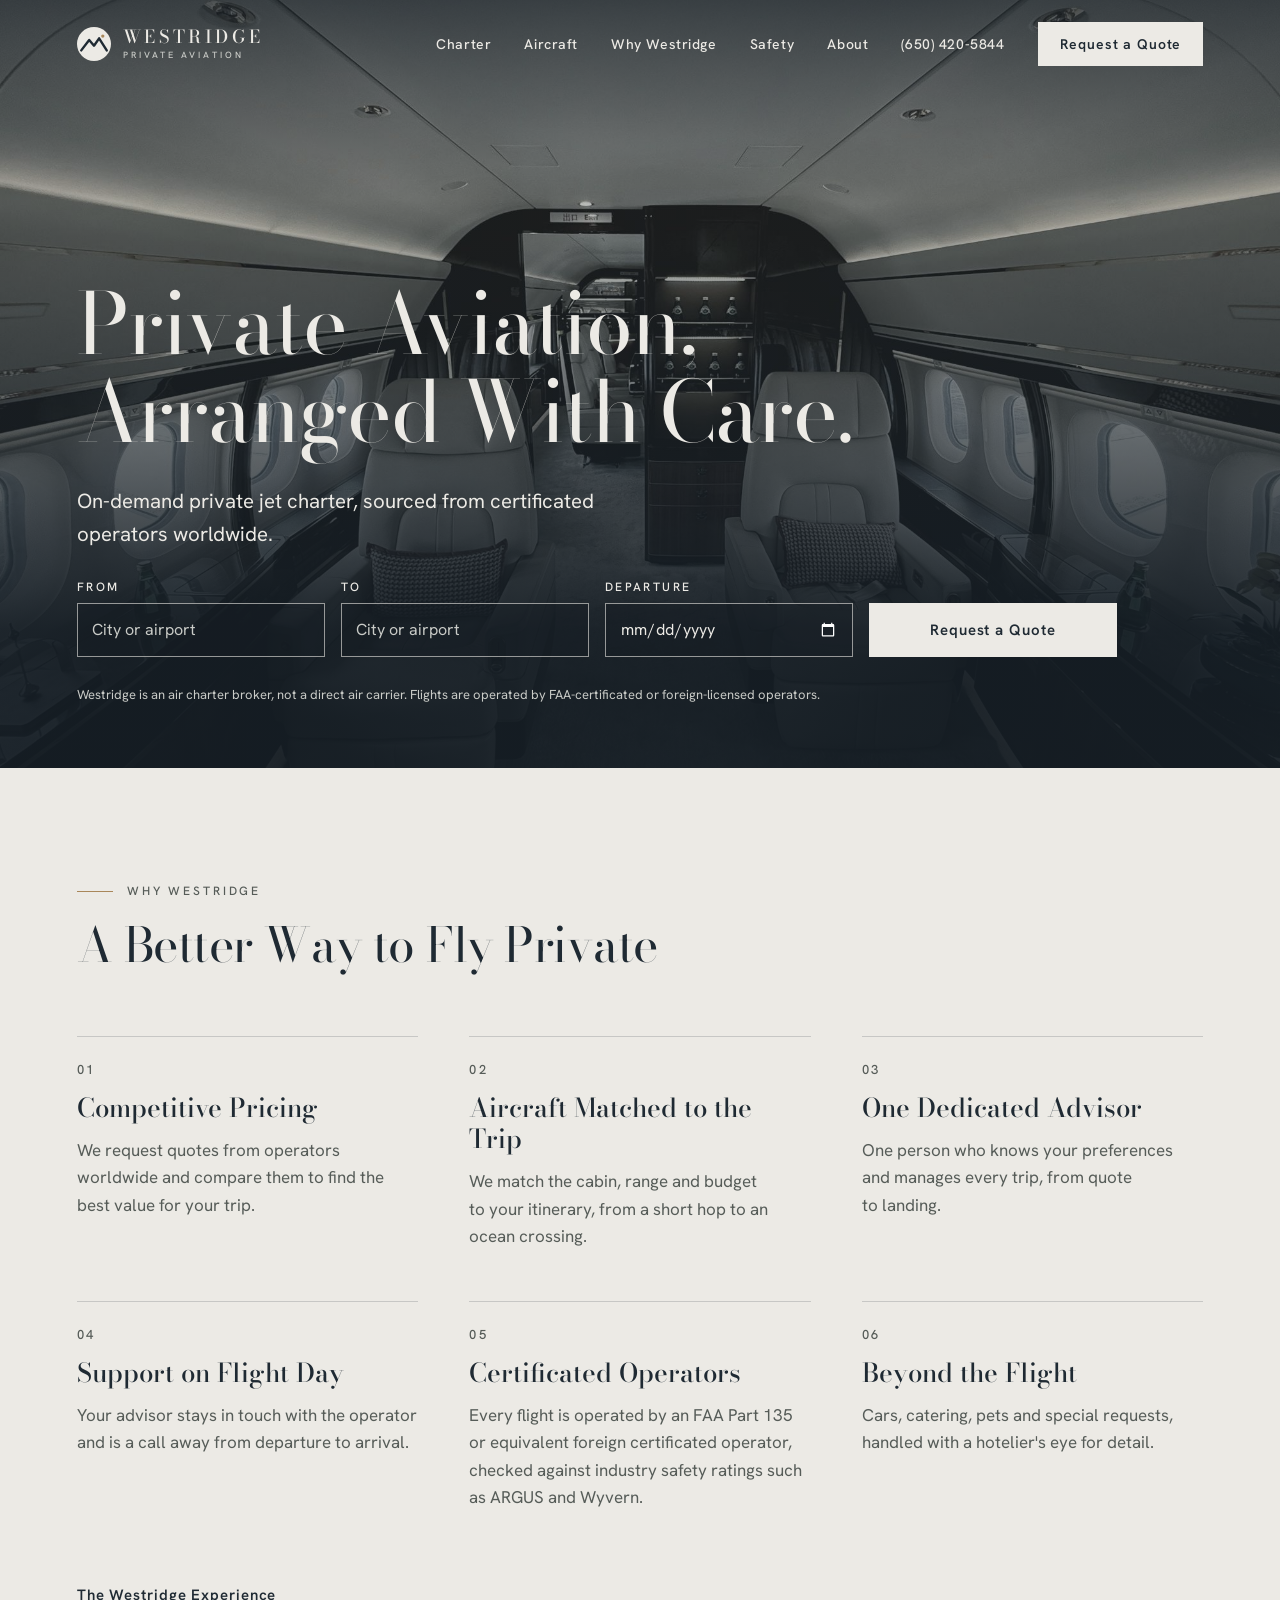
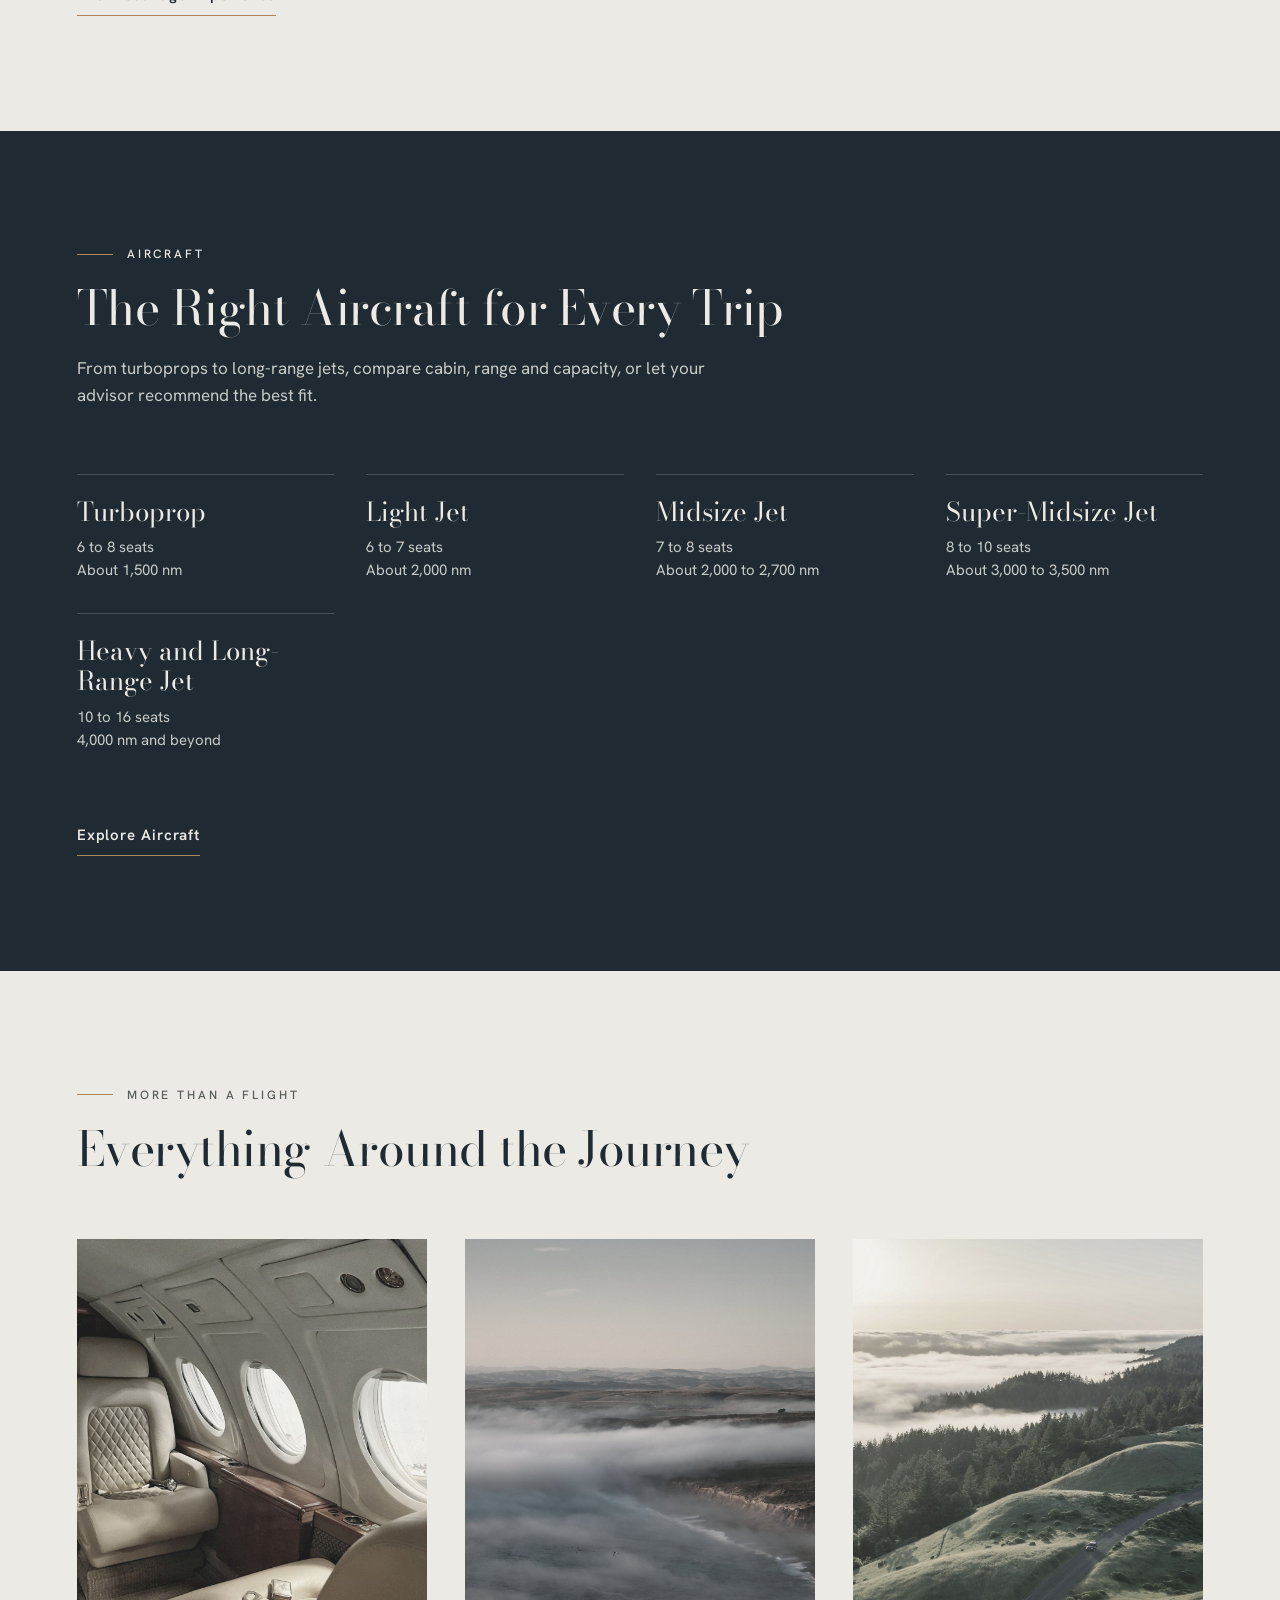
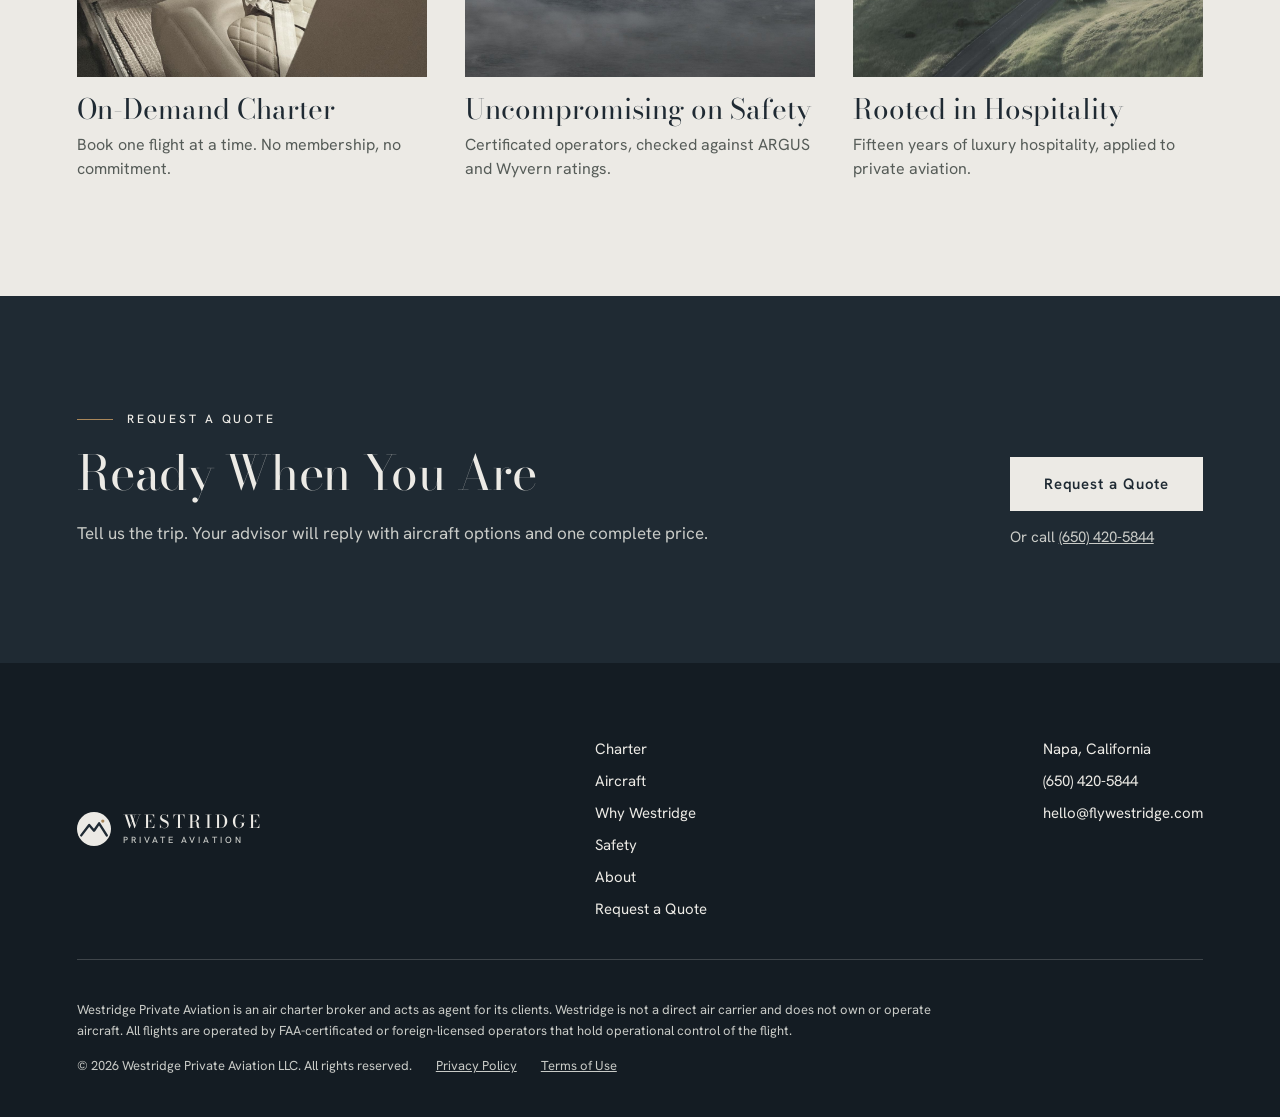
==== commit 5b1c7c26: "Worldwide updates" ====
--- a/index.html
+++ b/index.html
@@ -4,7 +4,7 @@
 <meta charset="utf-8">
 <meta name="viewport" content="width=device-width, initial-scale=1">
 <title>Westridge Private Aviation | Private Jet Charter</title>
-<meta name="description" content="Private aviation, arranged with care. On-demand private jet charter from the Bay Area and the West Coast, arranged by one dedicated advisor.">
+<meta name="description" content="Private aviation, arranged with care. On-demand private jet charter, sourced from certificated operators worldwide.">
 <link rel="icon" href="assets/favicon.svg" type="image/svg+xml">
 <link rel="preconnect" href="https://fonts.googleapis.com">
 <link rel="preconnect" href="https://fonts.gstatic.com" crossorigin>
@@ -28,14 +28,14 @@
 <div style="position: absolute; left: 0; top: 0; width: 100%; height: 100%; background: linear-gradient(180deg, rgba(20,28,35,0.72) 0%, rgba(20,28,35,0.25) 26%, rgba(20,28,35,0.5) 46%, rgba(20,28,35,0.94) 82%)"></div>
 <div style="position: relative; padding: 140px clamp(24px, 6cqw, 96px) clamp(40px, 5cqw, 64px)"><div style="max-width: 1200px; margin: 0 auto; display: flex; flex-direction: column; align-items: flex-start; gap: clamp(20px, 2.2cqw, 28px)">
 <h1 style="margin: 0; font-family: 'Bodoni Moda', Didot, 'Times New Roman', serif; font-weight: 400; font-size: clamp(38px, 6.6cqw, 96px); line-height: 1.05; letter-spacing: -0.012em; color: #ECEAE5; text-wrap: balance">Private Aviation, Arranged With Care.</h1>
-<p style="margin: 0; max-width: 640px; font-size: clamp(18px, 1.6cqw, 21px); line-height: 1.6; color: #ECEAE5; text-wrap: pretty">On-demand private jet charter from the Bay Area and the West Coast, arranged to anywhere you need to be.</p>
+<p style="margin: 0; max-width: 640px; font-size: clamp(18px, 1.6cqw, 21px); line-height: 1.6; color: #ECEAE5; text-wrap: pretty">On-demand private jet charter, sourced from certificated operators worldwide.</p>
 <div style="width: 100%; max-width: 1040px; display: grid; grid-template-columns: repeat(auto-fit, minmax(min(200px, 100%), 1fr)); gap: 16px; align-items: end"><div style="display: flex; flex-direction: column; gap: 8px"><label for="q-from" style="font-size: 12px; font-weight: 500; letter-spacing: 0.2em; text-transform: uppercase; color: #ECEAE5">From</label><input class="w-dark" id="q-from" type="text" placeholder="City or airport" style="box-sizing: border-box; width: 100%; height: 54px; padding: 0 14px; border: 1px solid rgba(236,234,229,0.6); border-radius: 0; background: rgba(20,28,35,0.45); font-family: 'Hanken Grotesk', 'Helvetica Neue', Arial, sans-serif; font-size: 16px; color: #ECEAE5; color-scheme: dark"></div><div style="display: flex; flex-direction: column; gap: 8px"><label for="q-to" style="font-size: 12px; font-weight: 500; letter-spacing: 0.2em; text-transform: uppercase; color: #ECEAE5">To</label><input class="w-dark" id="q-to" type="text" placeholder="City or airport" style="box-sizing: border-box; width: 100%; height: 54px; padding: 0 14px; border: 1px solid rgba(236,234,229,0.6); border-radius: 0; background: rgba(20,28,35,0.45); font-family: 'Hanken Grotesk', 'Helvetica Neue', Arial, sans-serif; font-size: 16px; color: #ECEAE5; color-scheme: dark"></div><div style="display: flex; flex-direction: column; gap: 8px"><label for="q-date" style="font-size: 12px; font-weight: 500; letter-spacing: 0.2em; text-transform: uppercase; color: #ECEAE5">Departure</label><input class="w-dark" id="q-date" type="date"  style="box-sizing: border-box; width: 100%; height: 54px; padding: 0 14px; border: 1px solid rgba(236,234,229,0.6); border-radius: 0; background: rgba(20,28,35,0.45); font-family: 'Hanken Grotesk', 'Helvetica Neue', Arial, sans-serif; font-size: 16px; color: #ECEAE5; color-scheme: dark"></div><a id="q-go" href="request-a-quote.html" style="display: flex; align-items: center; justify-content: center; box-sizing: border-box; height: 54px; padding: 0 24px; background: #ECEAE5; color: #1F2A33; font-size: 15px; font-weight: 600; letter-spacing: 0.06em; text-decoration: none">Request a Quote</a></div>
-<p style="margin: 0; max-width: 760px; font-size: 13px; line-height: 1.5; color: #C9CBC7">Westridge is an air charter broker, not a direct air carrier. Flights are operated by FAA-certificated Part 135 carriers.</p>
+<p style="margin: 0; max-width: 760px; font-size: 13px; line-height: 1.5; color: #C9CBC7">Westridge is an air charter broker, not a direct air carrier. Flights are operated by FAA-certificated or foreign-licensed operators.</p>
 </div></div>
 </section>
-<section style="background: #ECEAE5; padding: clamp(64px, 9cqw, 128px) clamp(24px, 6cqw, 96px) clamp(64px, 9cqw, 128px)"><div style="max-width: 1200px; margin: 0 auto; display: flex; flex-direction: column; gap: clamp(36px, 5cqw, 64px)"><div style="display: flex; flex-direction: column; gap: 20px"><div style="display: flex; align-items: center; gap: 14px"><div style="width: 36px; height: 1px; background: #A9875A; flex: none"></div><div style="font-size: 12px; font-weight: 500; letter-spacing: 0.24em; text-transform: uppercase; color: #565C58">Why Westridge</div></div><h2 style="margin: 0; font-family: 'Bodoni Moda', Didot, 'Times New Roman', serif; font-weight: 400; font-size: clamp(30px, 4cqw, 48px); line-height: 1.1; letter-spacing: -0.01em; color: #1F2A33; text-wrap: balance">A Better Way to Fly Private</h2></div><div style="display: grid; grid-template-columns: repeat(auto-fit, minmax(min(300px, 100%), 1fr)); gap: clamp(32px, 4cqw, 56px)"><div style="display: flex; flex-direction: column; gap: 14px; padding-top: 24px; border-top: 1px solid rgba(31,42,51,0.18)"><div style="font-size: 13px; font-weight: 500; letter-spacing: 0.18em; color: #565C58">01</div><h3 style="margin: 0; font-family: 'Bodoni Moda', Didot, 'Times New Roman', serif; font-weight: 500; font-size: 26px; line-height: 1.2; color: #1F2A33">Competitive Pricing</h3><p style="margin: 0; max-width: 460px; font-size: 17px; line-height: 1.6; color: #565C58; text-wrap: pretty">We compare aircraft from multiple operators to find the best value for every trip.</p></div><div style="display: flex; flex-direction: column; gap: 14px; padding-top: 24px; border-top: 1px solid rgba(31,42,51,0.18)"><div style="font-size: 13px; font-weight: 500; letter-spacing: 0.18em; color: #565C58">02</div><h3 style="margin: 0; font-family: 'Bodoni Moda', Didot, 'Times New Roman', serif; font-weight: 500; font-size: 26px; line-height: 1.2; color: #1F2A33">Nothing Hidden</h3><p style="margin: 0; max-width: 460px; font-size: 17px; line-height: 1.6; color: #565C58; text-wrap: pretty">Every quote names the aircraft, the operator and the full price before you commit.</p></div><div style="display: flex; flex-direction: column; gap: 14px; padding-top: 24px; border-top: 1px solid rgba(31,42,51,0.18)"><div style="font-size: 13px; font-weight: 500; letter-spacing: 0.18em; color: #565C58">03</div><h3 style="margin: 0; font-family: 'Bodoni Moda', Didot, 'Times New Roman', serif; font-weight: 500; font-size: 26px; line-height: 1.2; color: #1F2A33">One Dedicated Advisor</h3><p style="margin: 0; max-width: 460px; font-size: 17px; line-height: 1.6; color: #565C58; text-wrap: pretty">One person who knows your preferences and manages every trip, from quote to landing.</p></div><div style="display: flex; flex-direction: column; gap: 14px; padding-top: 24px; border-top: 1px solid rgba(31,42,51,0.18)"><div style="font-size: 13px; font-weight: 500; letter-spacing: 0.18em; color: #565C58">04</div><h3 style="margin: 0; font-family: 'Bodoni Moda', Didot, 'Times New Roman', serif; font-weight: 500; font-size: 26px; line-height: 1.2; color: #1F2A33">On Call on Flight Day</h3><p style="margin: 0; max-width: 460px; font-size: 17px; line-height: 1.6; color: #565C58; text-wrap: pretty">Your advisor is reachable from the moment you leave for the airport until you land.</p></div><div style="display: flex; flex-direction: column; gap: 14px; padding-top: 24px; border-top: 1px solid rgba(31,42,51,0.18)"><div style="font-size: 13px; font-weight: 500; letter-spacing: 0.18em; color: #565C58">05</div><h3 style="margin: 0; font-family: 'Bodoni Moda', Didot, 'Times New Roman', serif; font-weight: 500; font-size: 26px; line-height: 1.2; color: #1F2A33">Safety-Rated Operators</h3><p style="margin: 0; max-width: 460px; font-size: 17px; line-height: 1.6; color: #565C58; text-wrap: pretty">We arrange flights only with certificated Part 135 operators that meet ARGUS or Wyvern safety standards.</p></div><div style="display: flex; flex-direction: column; gap: 14px; padding-top: 24px; border-top: 1px solid rgba(31,42,51,0.18)"><div style="font-size: 13px; font-weight: 500; letter-spacing: 0.18em; color: #565C58">06</div><h3 style="margin: 0; font-family: 'Bodoni Moda', Didot, 'Times New Roman', serif; font-weight: 500; font-size: 26px; line-height: 1.2; color: #1F2A33">Beyond the Flight</h3><p style="margin: 0; max-width: 460px; font-size: 17px; line-height: 1.6; color: #565C58; text-wrap: pretty">Cars, catering, pets and special requests, handled with a hotelier's eye for detail.</p></div></div><div><a href="why-westridge.html" style="display: inline-flex; align-items: center; font-size: 15px; font-weight: 600; letter-spacing: 0.06em; color: #1F2A33; text-decoration: none; padding: 10px 0; border-bottom: 1px solid #A9875A">The Westridge Experience</a></div></div></section>
+<section style="background: #ECEAE5; padding: clamp(64px, 9cqw, 128px) clamp(24px, 6cqw, 96px) clamp(64px, 9cqw, 128px)"><div style="max-width: 1200px; margin: 0 auto; display: flex; flex-direction: column; gap: clamp(36px, 5cqw, 64px)"><div style="display: flex; flex-direction: column; gap: 20px"><div style="display: flex; align-items: center; gap: 14px"><div style="width: 36px; height: 1px; background: #A9875A; flex: none"></div><div style="font-size: 12px; font-weight: 500; letter-spacing: 0.24em; text-transform: uppercase; color: #565C58">Why Westridge</div></div><h2 style="margin: 0; font-family: 'Bodoni Moda', Didot, 'Times New Roman', serif; font-weight: 400; font-size: clamp(30px, 4cqw, 48px); line-height: 1.1; letter-spacing: -0.01em; color: #1F2A33; text-wrap: balance">A Better Way to Fly Private</h2></div><div style="display: grid; grid-template-columns: repeat(auto-fit, minmax(min(300px, 100%), 1fr)); gap: clamp(32px, 4cqw, 56px)"><div style="display: flex; flex-direction: column; gap: 14px; padding-top: 24px; border-top: 1px solid rgba(31,42,51,0.18)"><div style="font-size: 13px; font-weight: 500; letter-spacing: 0.18em; color: #565C58">01</div><h3 style="margin: 0; font-family: 'Bodoni Moda', Didot, 'Times New Roman', serif; font-weight: 500; font-size: 26px; line-height: 1.2; color: #1F2A33">Competitive Pricing</h3><p style="margin: 0; max-width: 460px; font-size: 17px; line-height: 1.6; color: #565C58; text-wrap: pretty">We request quotes from operators worldwide and compare them to find the best value for your trip.</p></div><div style="display: flex; flex-direction: column; gap: 14px; padding-top: 24px; border-top: 1px solid rgba(31,42,51,0.18)"><div style="font-size: 13px; font-weight: 500; letter-spacing: 0.18em; color: #565C58">02</div><h3 style="margin: 0; font-family: 'Bodoni Moda', Didot, 'Times New Roman', serif; font-weight: 500; font-size: 26px; line-height: 1.2; color: #1F2A33">Aircraft Matched to the Trip</h3><p style="margin: 0; max-width: 460px; font-size: 17px; line-height: 1.6; color: #565C58; text-wrap: pretty">We match the cabin, range and budget to your itinerary, from a short hop to an ocean crossing.</p></div><div style="display: flex; flex-direction: column; gap: 14px; padding-top: 24px; border-top: 1px solid rgba(31,42,51,0.18)"><div style="font-size: 13px; font-weight: 500; letter-spacing: 0.18em; color: #565C58">03</div><h3 style="margin: 0; font-family: 'Bodoni Moda', Didot, 'Times New Roman', serif; font-weight: 500; font-size: 26px; line-height: 1.2; color: #1F2A33">One Dedicated Advisor</h3><p style="margin: 0; max-width: 460px; font-size: 17px; line-height: 1.6; color: #565C58; text-wrap: pretty">One person who knows your preferences and manages every trip, from quote to landing.</p></div><div style="display: flex; flex-direction: column; gap: 14px; padding-top: 24px; border-top: 1px solid rgba(31,42,51,0.18)"><div style="font-size: 13px; font-weight: 500; letter-spacing: 0.18em; color: #565C58">04</div><h3 style="margin: 0; font-family: 'Bodoni Moda', Didot, 'Times New Roman', serif; font-weight: 500; font-size: 26px; line-height: 1.2; color: #1F2A33">Support on Flight Day</h3><p style="margin: 0; max-width: 460px; font-size: 17px; line-height: 1.6; color: #565C58; text-wrap: pretty">Your advisor stays in touch with the operator and is a call away from departure to arrival.</p></div><div style="display: flex; flex-direction: column; gap: 14px; padding-top: 24px; border-top: 1px solid rgba(31,42,51,0.18)"><div style="font-size: 13px; font-weight: 500; letter-spacing: 0.18em; color: #565C58">05</div><h3 style="margin: 0; font-family: 'Bodoni Moda', Didot, 'Times New Roman', serif; font-weight: 500; font-size: 26px; line-height: 1.2; color: #1F2A33">Certificated Operators</h3><p style="margin: 0; max-width: 460px; font-size: 17px; line-height: 1.6; color: #565C58; text-wrap: pretty">Every flight is operated by an FAA Part 135 or equivalent foreign certificated operator, checked against industry safety ratings such as ARGUS and Wyvern.</p></div><div style="display: flex; flex-direction: column; gap: 14px; padding-top: 24px; border-top: 1px solid rgba(31,42,51,0.18)"><div style="font-size: 13px; font-weight: 500; letter-spacing: 0.18em; color: #565C58">06</div><h3 style="margin: 0; font-family: 'Bodoni Moda', Didot, 'Times New Roman', serif; font-weight: 500; font-size: 26px; line-height: 1.2; color: #1F2A33">Beyond the Flight</h3><p style="margin: 0; max-width: 460px; font-size: 17px; line-height: 1.6; color: #565C58; text-wrap: pretty">Cars, catering, pets and special requests, handled with a hotelier's eye for detail.</p></div></div><div><a href="why-westridge.html" style="display: inline-flex; align-items: center; font-size: 15px; font-weight: 600; letter-spacing: 0.06em; color: #1F2A33; text-decoration: none; padding: 10px 0; border-bottom: 1px solid #A9875A">The Westridge Experience</a></div></div></section>
 <section style="background: #1F2A33; padding: clamp(64px, 9cqw, 128px) clamp(24px, 6cqw, 96px) clamp(64px, 9cqw, 128px)"><div style="max-width: 1200px; margin: 0 auto; display: flex; flex-direction: column; gap: clamp(36px, 5cqw, 64px)"><div style="display: flex; flex-direction: column; gap: 20px"><div style="display: flex; align-items: center; gap: 14px"><div style="width: 36px; height: 1px; background: #A9875A; flex: none"></div><div style="font-size: 12px; font-weight: 500; letter-spacing: 0.24em; text-transform: uppercase; color: #ECEAE5">Aircraft</div></div><h2 style="margin: 0; font-family: 'Bodoni Moda', Didot, 'Times New Roman', serif; font-weight: 400; font-size: clamp(30px, 4cqw, 48px); line-height: 1.1; letter-spacing: -0.01em; color: #ECEAE5; text-wrap: balance">The Right Aircraft for Every Trip</h2><p style="margin: 0; max-width: 640px; font-size: 17px; line-height: 1.6; color: #C9CBC7; text-wrap: pretty">From turboprops to long-range jets, compare cabin, range and capacity, or let your advisor recommend the best fit.</p></div><div style="display: grid; grid-template-columns: repeat(auto-fit, minmax(min(200px, 100%), 1fr)); gap: 32px"><a href="aircraft.html" style="display: flex; flex-direction: column; gap: 10px; padding-top: 22px; border-top: 1px solid rgba(236,234,229,0.2); text-decoration: none"><div style="font-family: 'Bodoni Moda', Didot, 'Times New Roman', serif; font-size: 26px; line-height: 1.15; color: #ECEAE5">Turboprop</div><div style="font-size: 15px; line-height: 1.5; color: #C9CBC7">6 to 8 seats<br>About 1,500 nm</div></a><a href="aircraft.html" style="display: flex; flex-direction: column; gap: 10px; padding-top: 22px; border-top: 1px solid rgba(236,234,229,0.2); text-decoration: none"><div style="font-family: 'Bodoni Moda', Didot, 'Times New Roman', serif; font-size: 26px; line-height: 1.15; color: #ECEAE5">Light Jet</div><div style="font-size: 15px; line-height: 1.5; color: #C9CBC7">6 to 7 seats<br>About 2,000 nm</div></a><a href="aircraft.html" style="display: flex; flex-direction: column; gap: 10px; padding-top: 22px; border-top: 1px solid rgba(236,234,229,0.2); text-decoration: none"><div style="font-family: 'Bodoni Moda', Didot, 'Times New Roman', serif; font-size: 26px; line-height: 1.15; color: #ECEAE5">Midsize Jet</div><div style="font-size: 15px; line-height: 1.5; color: #C9CBC7">7 to 8 seats<br>About 2,000 to 2,700 nm</div></a><a href="aircraft.html" style="display: flex; flex-direction: column; gap: 10px; padding-top: 22px; border-top: 1px solid rgba(236,234,229,0.2); text-decoration: none"><div style="font-family: 'Bodoni Moda', Didot, 'Times New Roman', serif; font-size: 26px; line-height: 1.15; color: #ECEAE5">Super-Midsize Jet</div><div style="font-size: 15px; line-height: 1.5; color: #C9CBC7">8 to 10 seats<br>About 3,000 to 3,500 nm</div></a><a href="aircraft.html" style="display: flex; flex-direction: column; gap: 10px; padding-top: 22px; border-top: 1px solid rgba(236,234,229,0.2); text-decoration: none"><div style="font-family: 'Bodoni Moda', Didot, 'Times New Roman', serif; font-size: 26px; line-height: 1.15; color: #ECEAE5">Heavy and Long-Range Jet</div><div style="font-size: 15px; line-height: 1.5; color: #C9CBC7">10 to 16 seats<br>4,000 nm and beyond</div></a></div><div><a href="aircraft.html" style="display: inline-flex; align-items: center; font-size: 15px; font-weight: 600; letter-spacing: 0.06em; color: #ECEAE5; text-decoration: none; padding: 10px 0; border-bottom: 1px solid #A9875A">Explore Aircraft</a></div></div></section>
-<section style="background: #ECEAE5; padding: clamp(64px, 9cqw, 128px) clamp(24px, 6cqw, 96px) clamp(64px, 9cqw, 128px)"><div style="max-width: 1200px; margin: 0 auto; display: flex; flex-direction: column; gap: clamp(36px, 5cqw, 64px)"><div style="display: flex; flex-direction: column; gap: 20px"><div style="display: flex; align-items: center; gap: 14px"><div style="width: 36px; height: 1px; background: #A9875A; flex: none"></div><div style="font-size: 12px; font-weight: 500; letter-spacing: 0.24em; text-transform: uppercase; color: #565C58">More Than a Flight</div></div><h2 style="margin: 0; font-family: 'Bodoni Moda', Didot, 'Times New Roman', serif; font-weight: 400; font-size: clamp(30px, 4cqw, 48px); line-height: 1.1; letter-spacing: -0.01em; color: #1F2A33; text-wrap: balance">Everything Around the Journey</h2></div><div style="display: grid; grid-template-columns: repeat(auto-fit, minmax(min(300px, 100%), 1fr)); gap: clamp(40px, 5cqw, 64px) clamp(24px, 3cqw, 40px)"><a href="on-demand-charter.html" style="display: flex; flex-direction: column; gap: 16px; text-decoration: none"><img loading="lazy" decoding="async" src="assets/img/j-quilt.jpg" alt="Quilted leather seats beside the windows of a private jet" style="display: block; width: 100%; aspect-ratio: 4 / 5;  object-fit: cover; object-position: 50% 60%"><div style="display: flex; flex-direction: column; gap: 8px"><div style="font-family: 'Bodoni Moda', Didot, 'Times New Roman', serif; font-size: 28px; line-height: 1.15; color: #1F2A33">On-Demand Charter</div><div style="font-size: 16px; line-height: 1.5; color: #565C58">Book one flight at a time. No membership, no commitment.</div></div></a><a href="safety.html" style="display: flex; flex-direction: column; gap: 16px; text-decoration: none"><img loading="lazy" decoding="async" src="assets/img/a-ridge.jpg" alt="Fog moving over a coastline at dusk" style="display: block; width: 100%; aspect-ratio: 4 / 5;  object-fit: cover; object-position: 60% 55%"><div style="display: flex; flex-direction: column; gap: 8px"><div style="font-family: 'Bodoni Moda', Didot, 'Times New Roman', serif; font-size: 28px; line-height: 1.15; color: #1F2A33">Uncompromising on Safety</div><div style="font-size: 16px; line-height: 1.5; color: #565C58">Certificated Part 135 operators that meet ARGUS or Wyvern standards.</div></div></a><a href="about.html" style="display: flex; flex-direction: column; gap: 16px; text-decoration: none"><img loading="lazy" decoding="async" src="assets/img/a-hills.jpg" alt="A road over green hills above the fog" style="display: block; width: 100%; aspect-ratio: 4 / 5;  object-fit: cover; object-position: 60% 50%"><div style="display: flex; flex-direction: column; gap: 8px"><div style="font-family: 'Bodoni Moda', Didot, 'Times New Roman', serif; font-size: 28px; line-height: 1.15; color: #1F2A33">Rooted in Hospitality</div><div style="font-size: 16px; line-height: 1.5; color: #565C58">Fifteen years of luxury hospitality, applied to private aviation.</div></div></a></div></div></section>
+<section style="background: #ECEAE5; padding: clamp(64px, 9cqw, 128px) clamp(24px, 6cqw, 96px) clamp(64px, 9cqw, 128px)"><div style="max-width: 1200px; margin: 0 auto; display: flex; flex-direction: column; gap: clamp(36px, 5cqw, 64px)"><div style="display: flex; flex-direction: column; gap: 20px"><div style="display: flex; align-items: center; gap: 14px"><div style="width: 36px; height: 1px; background: #A9875A; flex: none"></div><div style="font-size: 12px; font-weight: 500; letter-spacing: 0.24em; text-transform: uppercase; color: #565C58">More Than a Flight</div></div><h2 style="margin: 0; font-family: 'Bodoni Moda', Didot, 'Times New Roman', serif; font-weight: 400; font-size: clamp(30px, 4cqw, 48px); line-height: 1.1; letter-spacing: -0.01em; color: #1F2A33; text-wrap: balance">Everything Around the Journey</h2></div><div style="display: grid; grid-template-columns: repeat(auto-fit, minmax(min(300px, 100%), 1fr)); gap: clamp(40px, 5cqw, 64px) clamp(24px, 3cqw, 40px)"><a href="on-demand-charter.html" style="display: flex; flex-direction: column; gap: 16px; text-decoration: none"><img loading="lazy" decoding="async" src="assets/img/j-quilt.jpg" alt="Quilted leather seats beside the windows of a private jet" style="display: block; width: 100%; aspect-ratio: 4 / 5;  object-fit: cover; object-position: 50% 60%"><div style="display: flex; flex-direction: column; gap: 8px"><div style="font-family: 'Bodoni Moda', Didot, 'Times New Roman', serif; font-size: 28px; line-height: 1.15; color: #1F2A33">On-Demand Charter</div><div style="font-size: 16px; line-height: 1.5; color: #565C58">Book one flight at a time. No membership, no commitment.</div></div></a><a href="safety.html" style="display: flex; flex-direction: column; gap: 16px; text-decoration: none"><img loading="lazy" decoding="async" src="assets/img/a-ridge.jpg" alt="Fog moving over a coastline at dusk" style="display: block; width: 100%; aspect-ratio: 4 / 5;  object-fit: cover; object-position: 60% 55%"><div style="display: flex; flex-direction: column; gap: 8px"><div style="font-family: 'Bodoni Moda', Didot, 'Times New Roman', serif; font-size: 28px; line-height: 1.15; color: #1F2A33">Uncompromising on Safety</div><div style="font-size: 16px; line-height: 1.5; color: #565C58">Certificated operators, checked against ARGUS and Wyvern ratings.</div></div></a><a href="about.html" style="display: flex; flex-direction: column; gap: 16px; text-decoration: none"><img loading="lazy" decoding="async" src="assets/img/a-hills.jpg" alt="A road over green hills above the fog" style="display: block; width: 100%; aspect-ratio: 4 / 5;  object-fit: cover; object-position: 60% 50%"><div style="display: flex; flex-direction: column; gap: 8px"><div style="font-family: 'Bodoni Moda', Didot, 'Times New Roman', serif; font-size: 28px; line-height: 1.15; color: #1F2A33">Rooted in Hospitality</div><div style="font-size: 16px; line-height: 1.5; color: #565C58">Fifteen years of luxury hospitality, applied to private aviation.</div></div></a></div></div></section>
 <section style="background: #1F2A33; padding: clamp(64px, 9cqw, 120px) clamp(24px, 6cqw, 96px)">
 <div style="max-width: 1200px; margin: 0 auto; display: flex; flex-wrap: wrap; align-items: flex-end; justify-content: space-between; gap: 36px">
 <div style="display: flex; flex-direction: column; gap: 20px; flex: 1 1 420px; min-width: 0"><div style="display: flex; align-items: center; gap: 14px"><div style="width: 36px; height: 1px; background: #A9875A; flex: none"></div><div style="font-size: 12px; font-weight: 500; letter-spacing: 0.24em; text-transform: uppercase; color: #ECEAE5">Request a Quote</div></div><h2 style="margin: 0; font-family: 'Bodoni Moda', Didot, 'Times New Roman', serif; font-weight: 400; font-size: clamp(30px, 4cqw, 48px); line-height: 1.1; letter-spacing: -0.01em; color: #ECEAE5; text-wrap: balance">Ready When You Are</h2><p style="margin: 0; max-width: 640px; font-size: 17px; line-height: 1.6; color: #C9CBC7; text-wrap: pretty">Tell us the trip. Your advisor will reply with aircraft options and one complete price.</p></div>
@@ -50,7 +50,7 @@
 </div>
 <div style="height: 1px; background: rgba(236,234,229,0.2)"></div>
 <div style="display: flex; flex-direction: column; gap: 14px; font-size: 13px; line-height: 1.6; color: #C9CBC7; max-width: 860px">
-<p style="margin: 0">Westridge Private Aviation LLC is an air charter broker, not a direct air carrier. We act as agent for the charterer in arranging flights. All flights are operated by FAA-certificated Part 135 direct air carriers, which exercise full operational control at all times. Westridge does not own or operate aircraft.</p>
+<p style="margin: 0">Westridge Private Aviation is an air charter broker and acts as agent for its clients. Westridge is not a direct air carrier and does not own or operate aircraft. All flights are operated by FAA-certificated or foreign-licensed operators that hold operational control of the flight.</p>
 <div style="display: flex; flex-wrap: wrap; gap: 8px 24px"><span>© 2026 Westridge Private Aviation LLC. All rights reserved.</span><a href="privacy.html" style="color: #C9CBC7">Privacy Policy</a><a href="terms.html" style="color: #C9CBC7">Terms of Use</a></div>
 </div>
 </div>
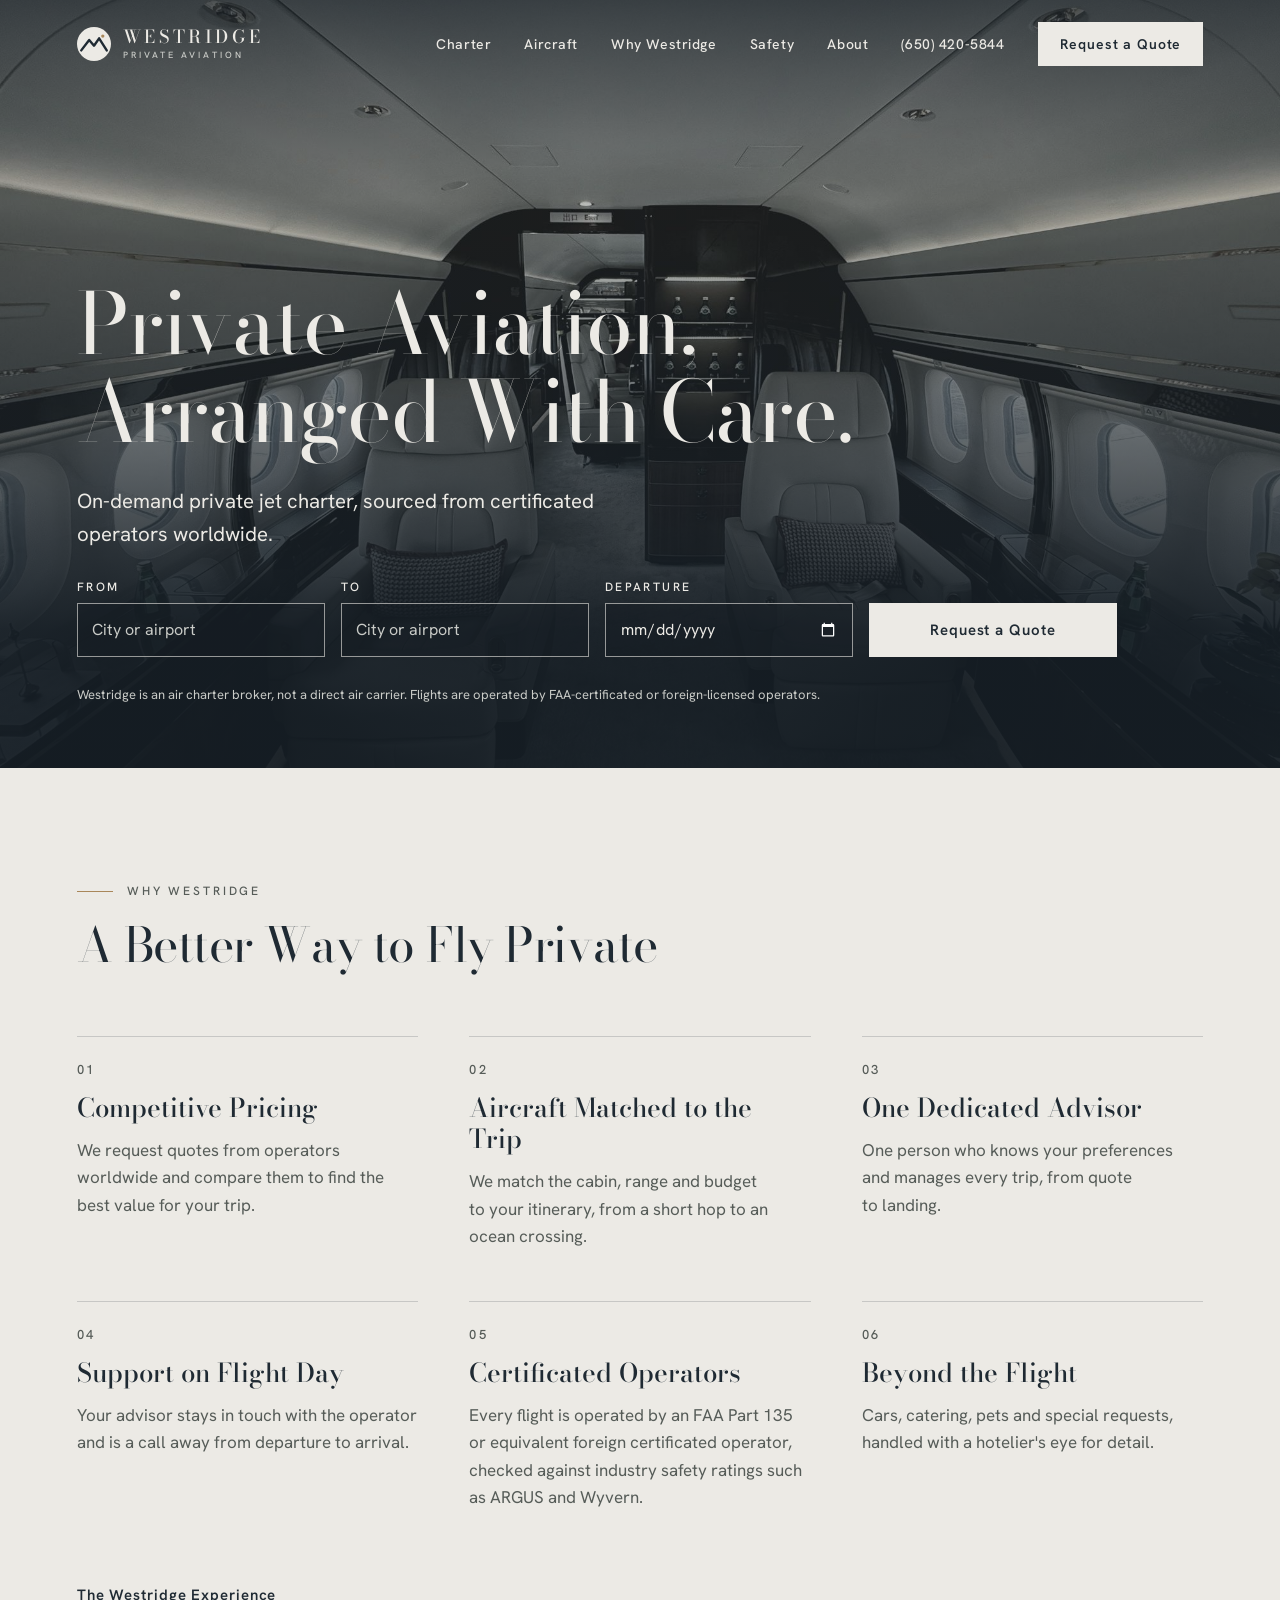
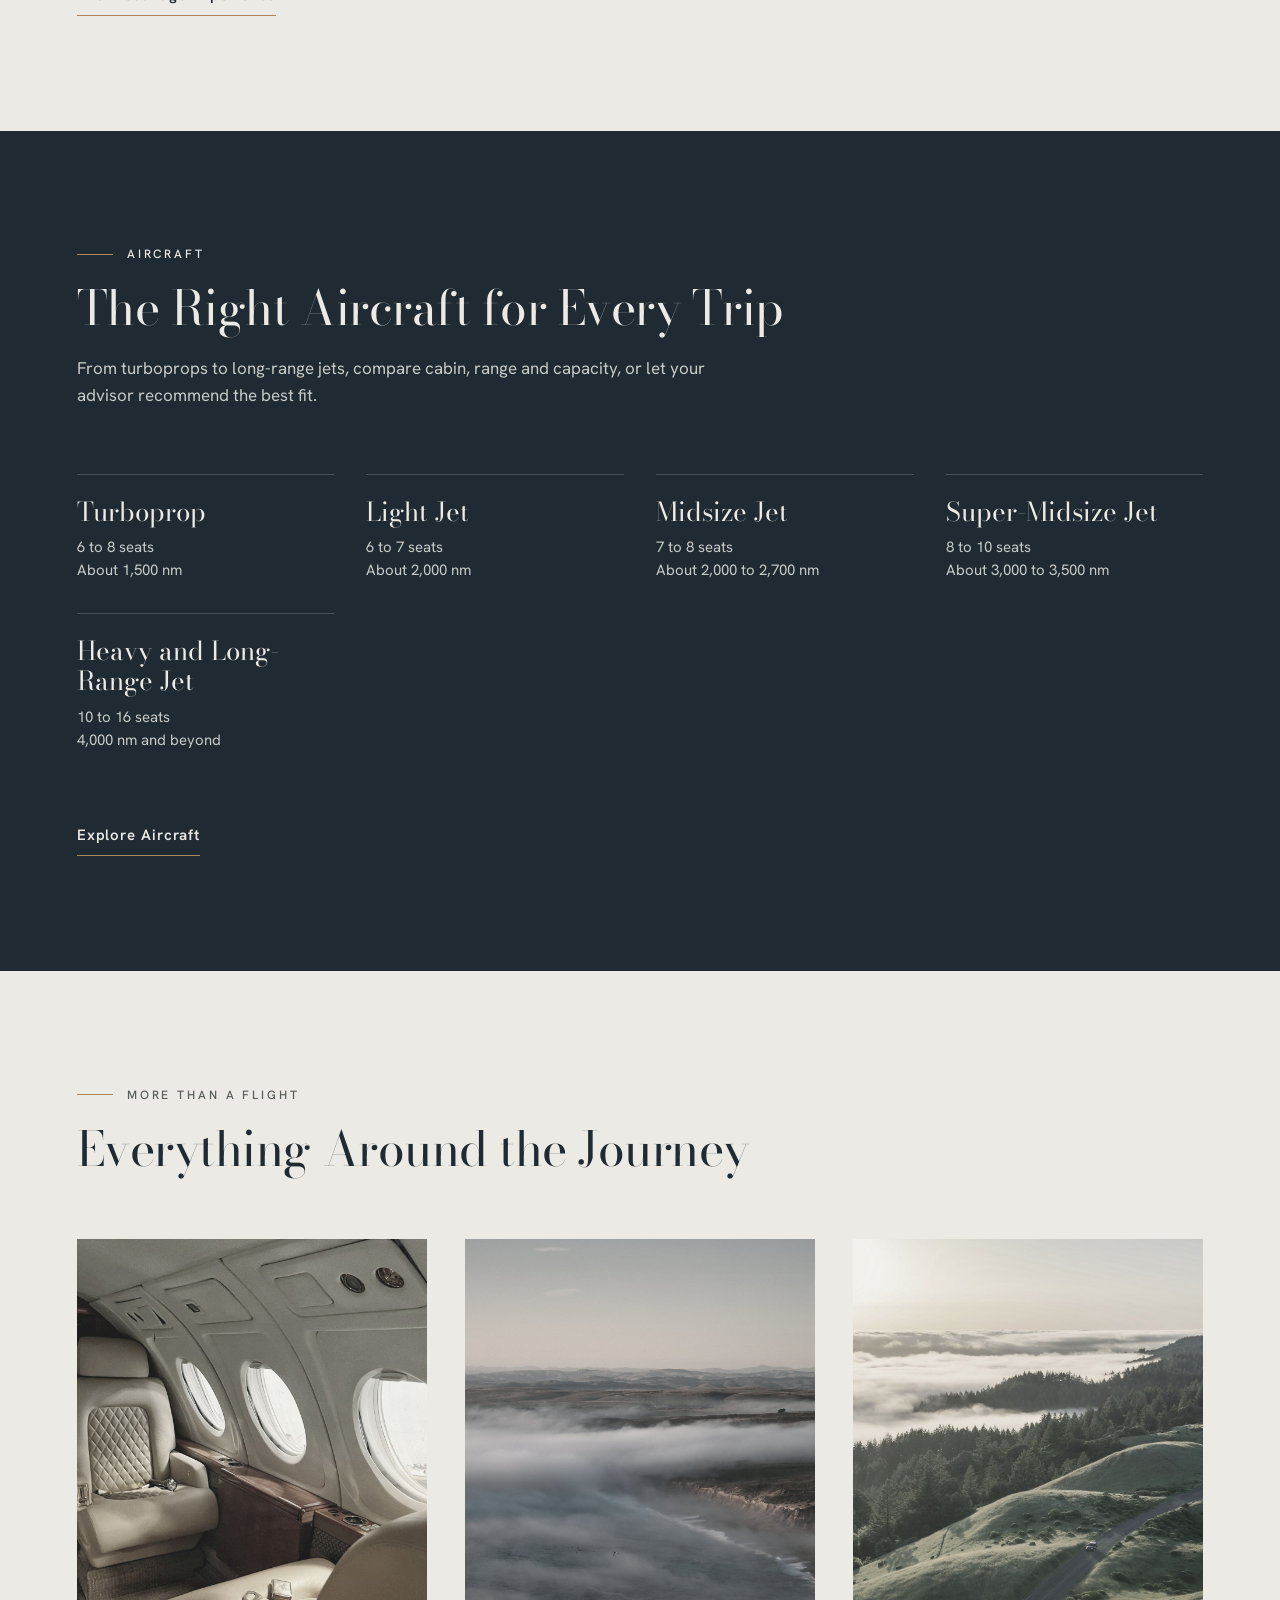
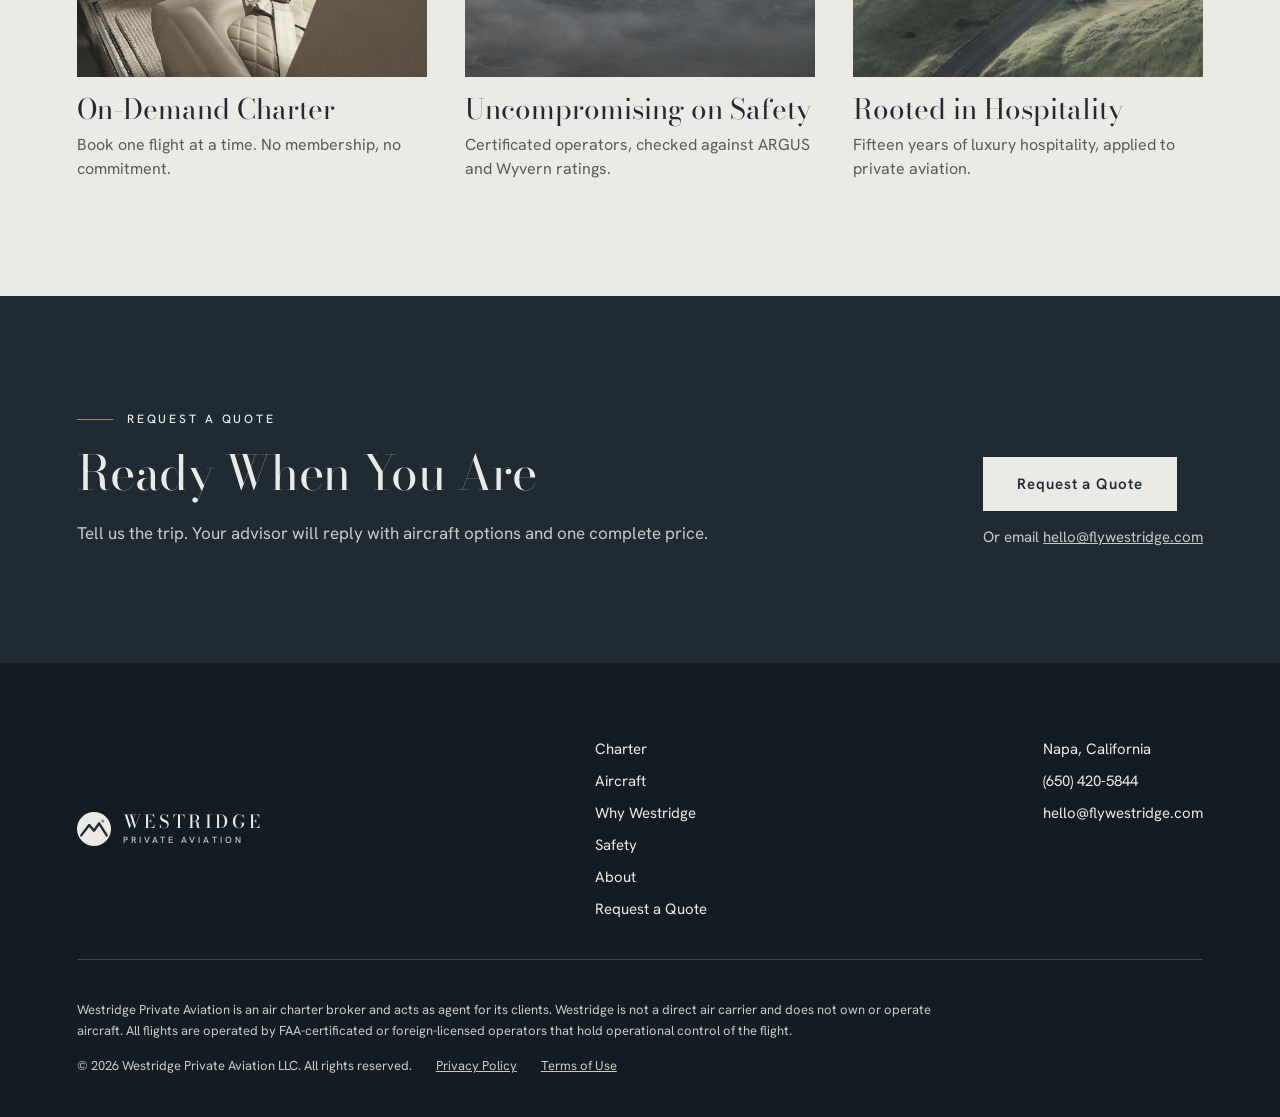
==== commit df3bc26e: "Bad Dates" ====
--- a/index.html
+++ b/index.html
@@ -39,7 +39,7 @@
 <section style="background: #1F2A33; padding: clamp(64px, 9cqw, 120px) clamp(24px, 6cqw, 96px)">
 <div style="max-width: 1200px; margin: 0 auto; display: flex; flex-wrap: wrap; align-items: flex-end; justify-content: space-between; gap: 36px">
 <div style="display: flex; flex-direction: column; gap: 20px; flex: 1 1 420px; min-width: 0"><div style="display: flex; align-items: center; gap: 14px"><div style="width: 36px; height: 1px; background: #A9875A; flex: none"></div><div style="font-size: 12px; font-weight: 500; letter-spacing: 0.24em; text-transform: uppercase; color: #ECEAE5">Request a Quote</div></div><h2 style="margin: 0; font-family: 'Bodoni Moda', Didot, 'Times New Roman', serif; font-weight: 400; font-size: clamp(30px, 4cqw, 48px); line-height: 1.1; letter-spacing: -0.01em; color: #ECEAE5; text-wrap: balance">Ready When You Are</h2><p style="margin: 0; max-width: 640px; font-size: 17px; line-height: 1.6; color: #C9CBC7; text-wrap: pretty">Tell us the trip. Your advisor will reply with aircraft options and one complete price.</p></div>
-<div style="display: flex; flex-direction: column; gap: 16px; align-items: flex-start"><a href="request-a-quote.html" style="display: inline-flex; align-items: center; justify-content: center; box-sizing: border-box; min-height: 54px; padding: 0 34px; background: #ECEAE5; color: #1F2A33; font-family: 'Hanken Grotesk', 'Helvetica Neue', Arial, sans-serif; font-size: 15px; font-weight: 600; letter-spacing: 0.06em; text-decoration: none; ">Request a Quote</a><div style="font-size: 15px; color: #C9CBC7">Or call <a href="tel:+16504205844" style="color: #C9CBC7">(650) 420-5844</a></div></div>
+<div style="display: flex; flex-direction: column; gap: 16px; align-items: flex-start"><a href="request-a-quote.html" style="display: inline-flex; align-items: center; justify-content: center; box-sizing: border-box; min-height: 54px; padding: 0 34px; background: #ECEAE5; color: #1F2A33; font-family: 'Hanken Grotesk', 'Helvetica Neue', Arial, sans-serif; font-size: 15px; font-weight: 600; letter-spacing: 0.06em; text-decoration: none; ">Request a Quote</a><div style="font-size: 15px; color: #C9CBC7">Or email <a href="mailto:hello@flywestridge.com" style="color: #C9CBC7">hello@flywestridge.com</a></div></div>
 </div>
 </section><footer style="background: #141C23; padding: clamp(48px, 6cqw, 80px) clamp(24px, 6cqw, 96px) 40px; font-family: 'Hanken Grotesk', 'Helvetica Neue', Arial, sans-serif">
 <div style="max-width: 1200px; margin: 0 auto; display: flex; flex-direction: column; gap: 40px">
